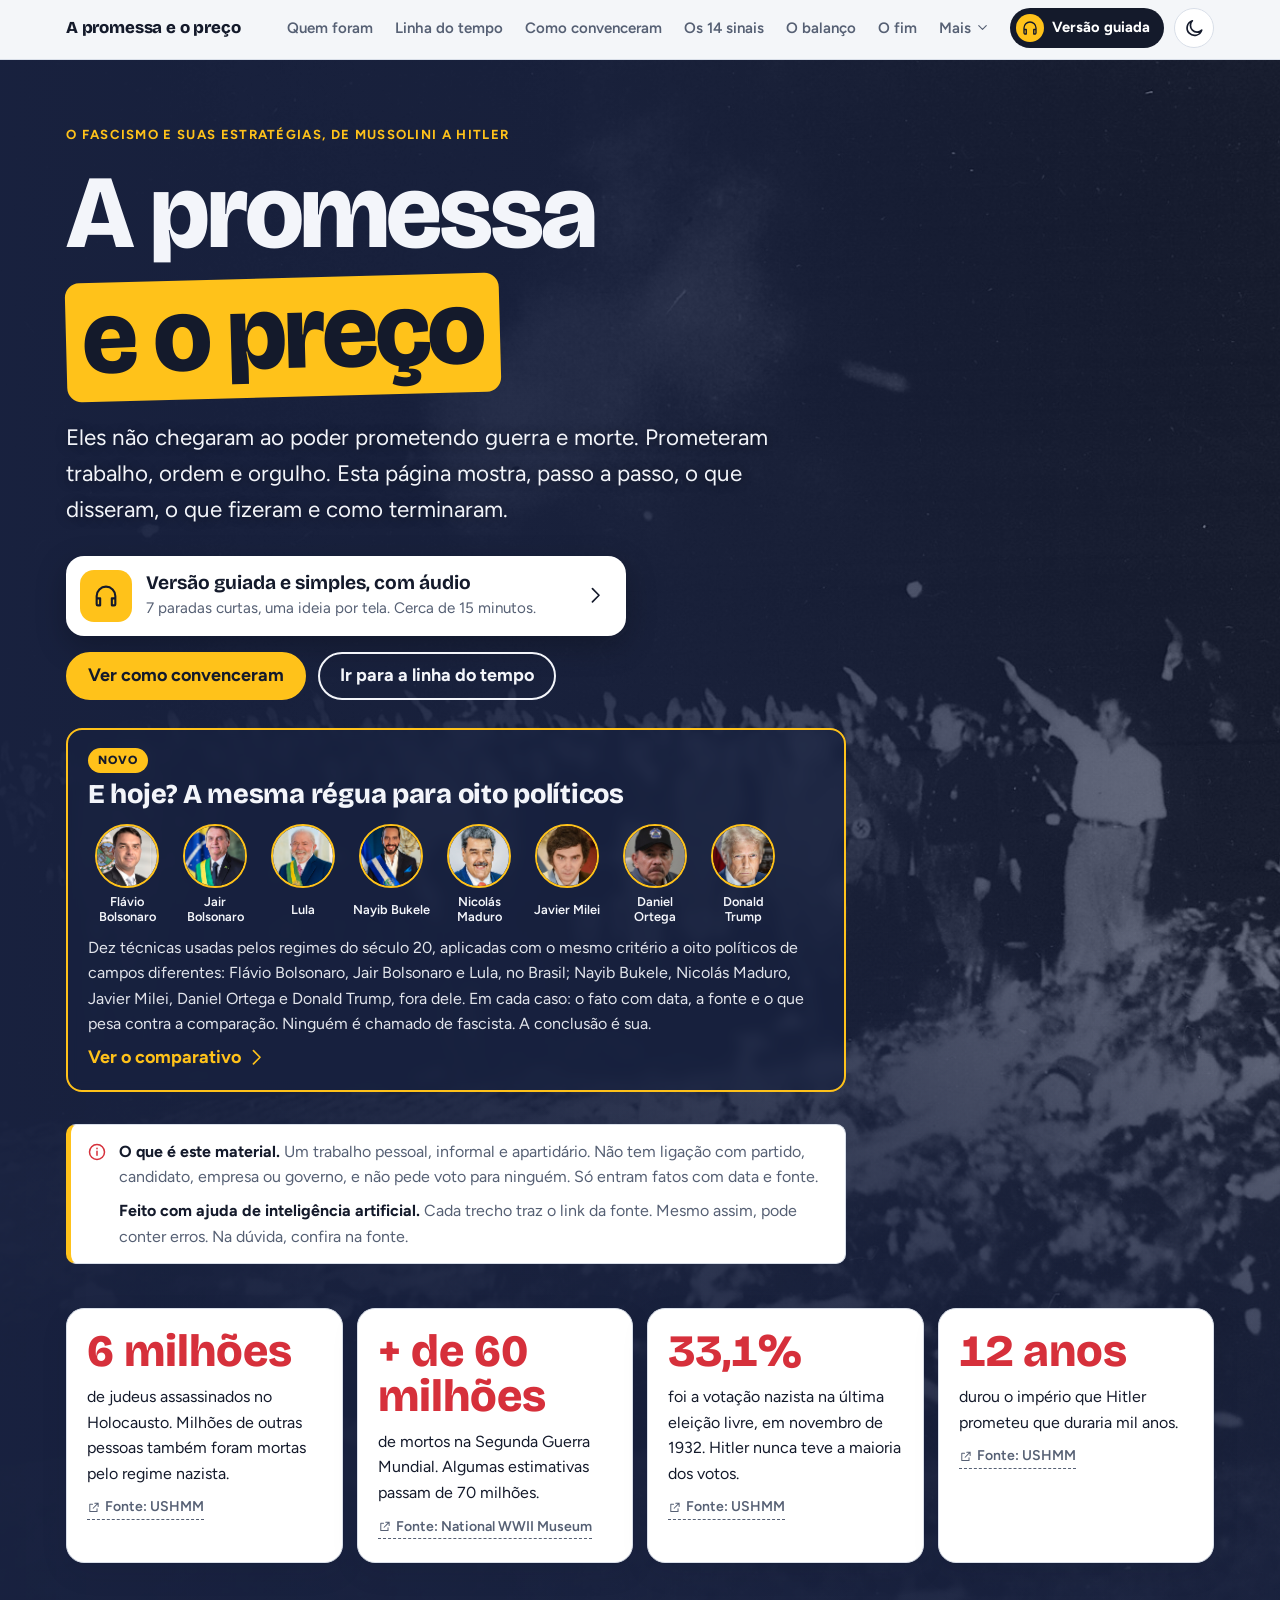
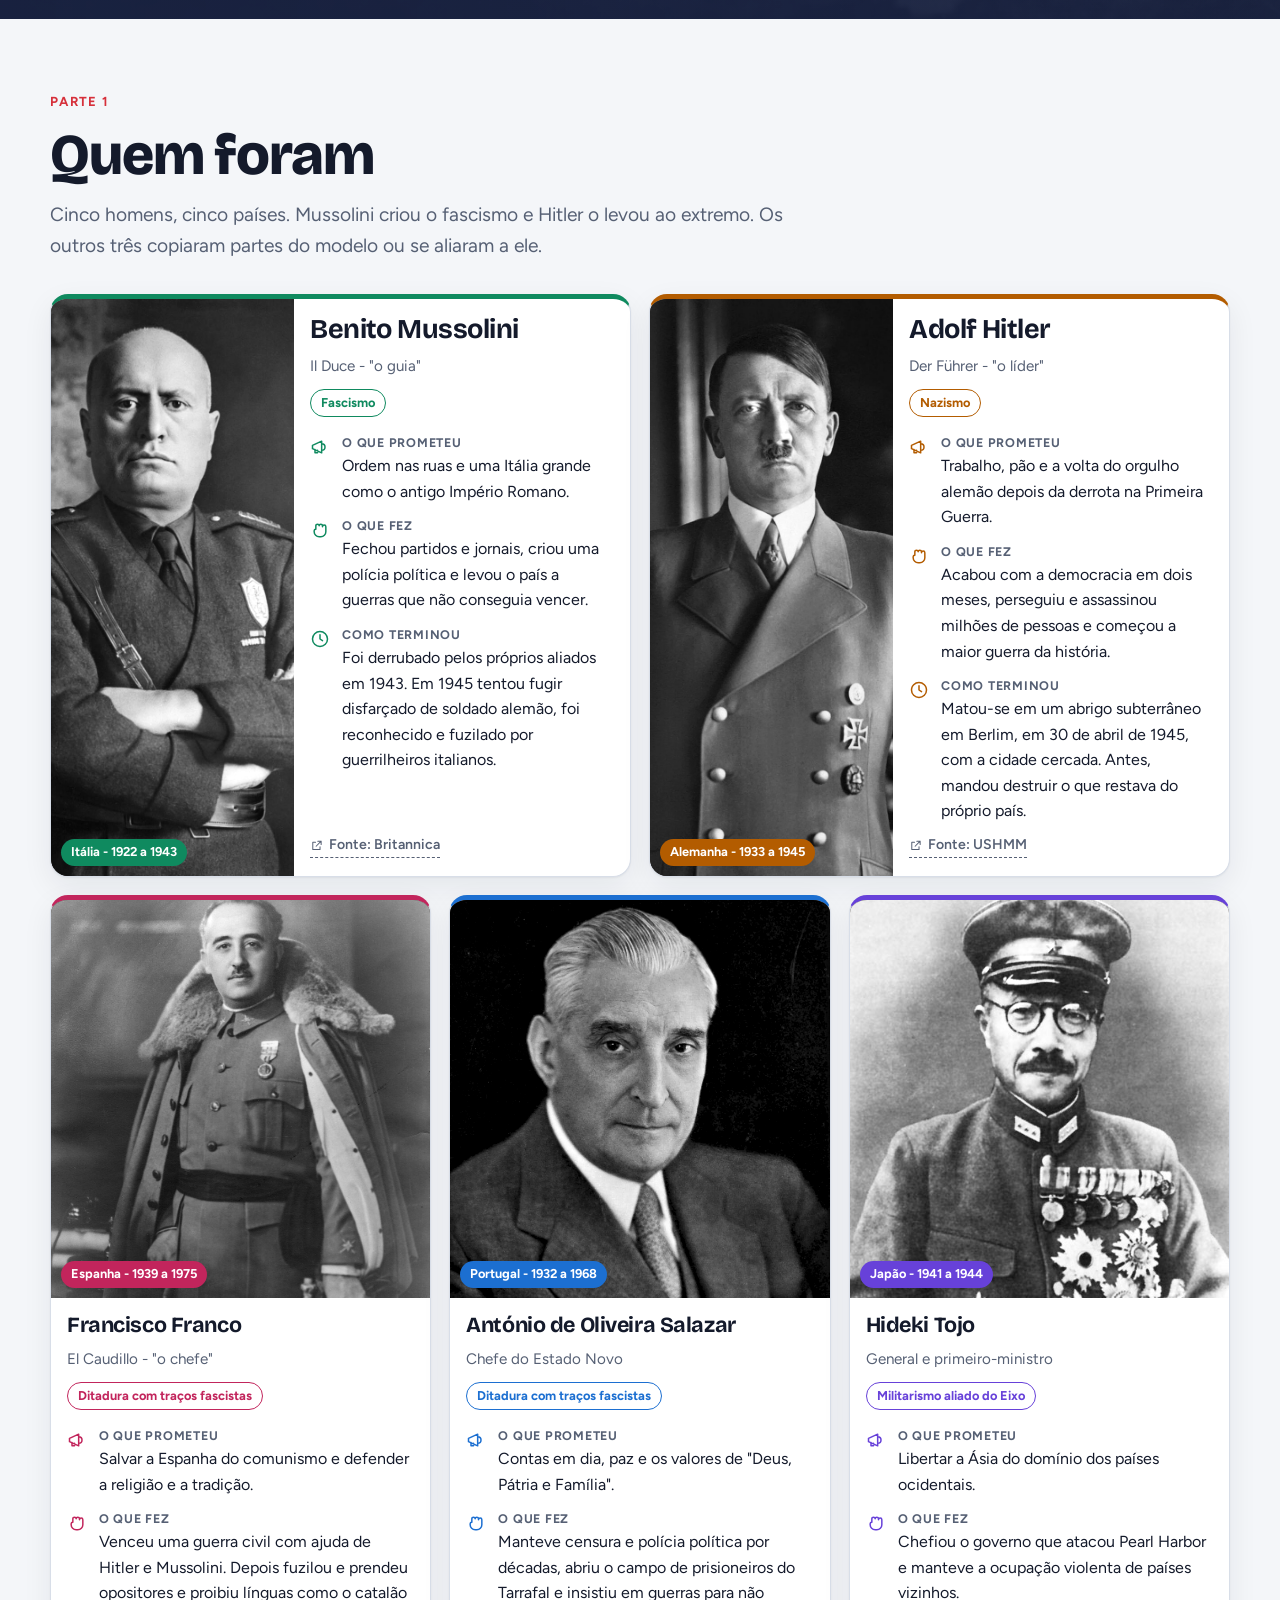
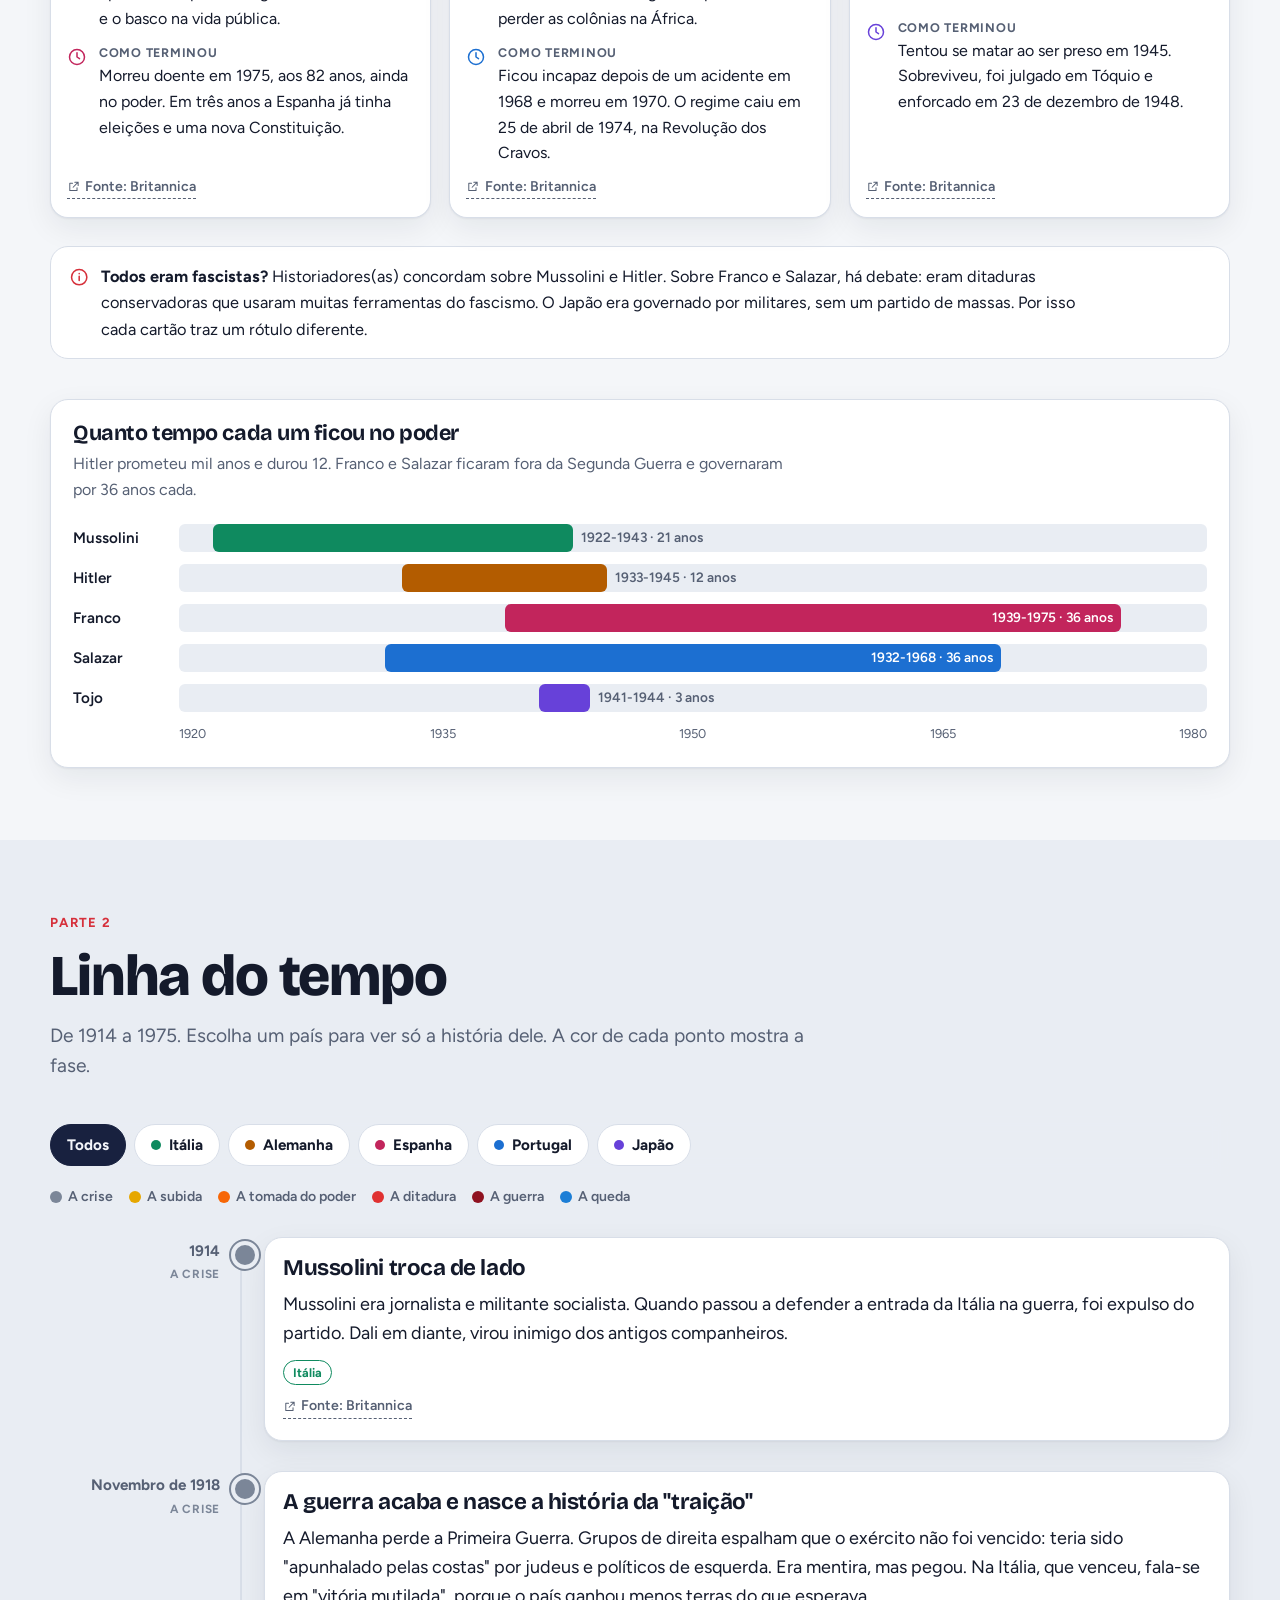
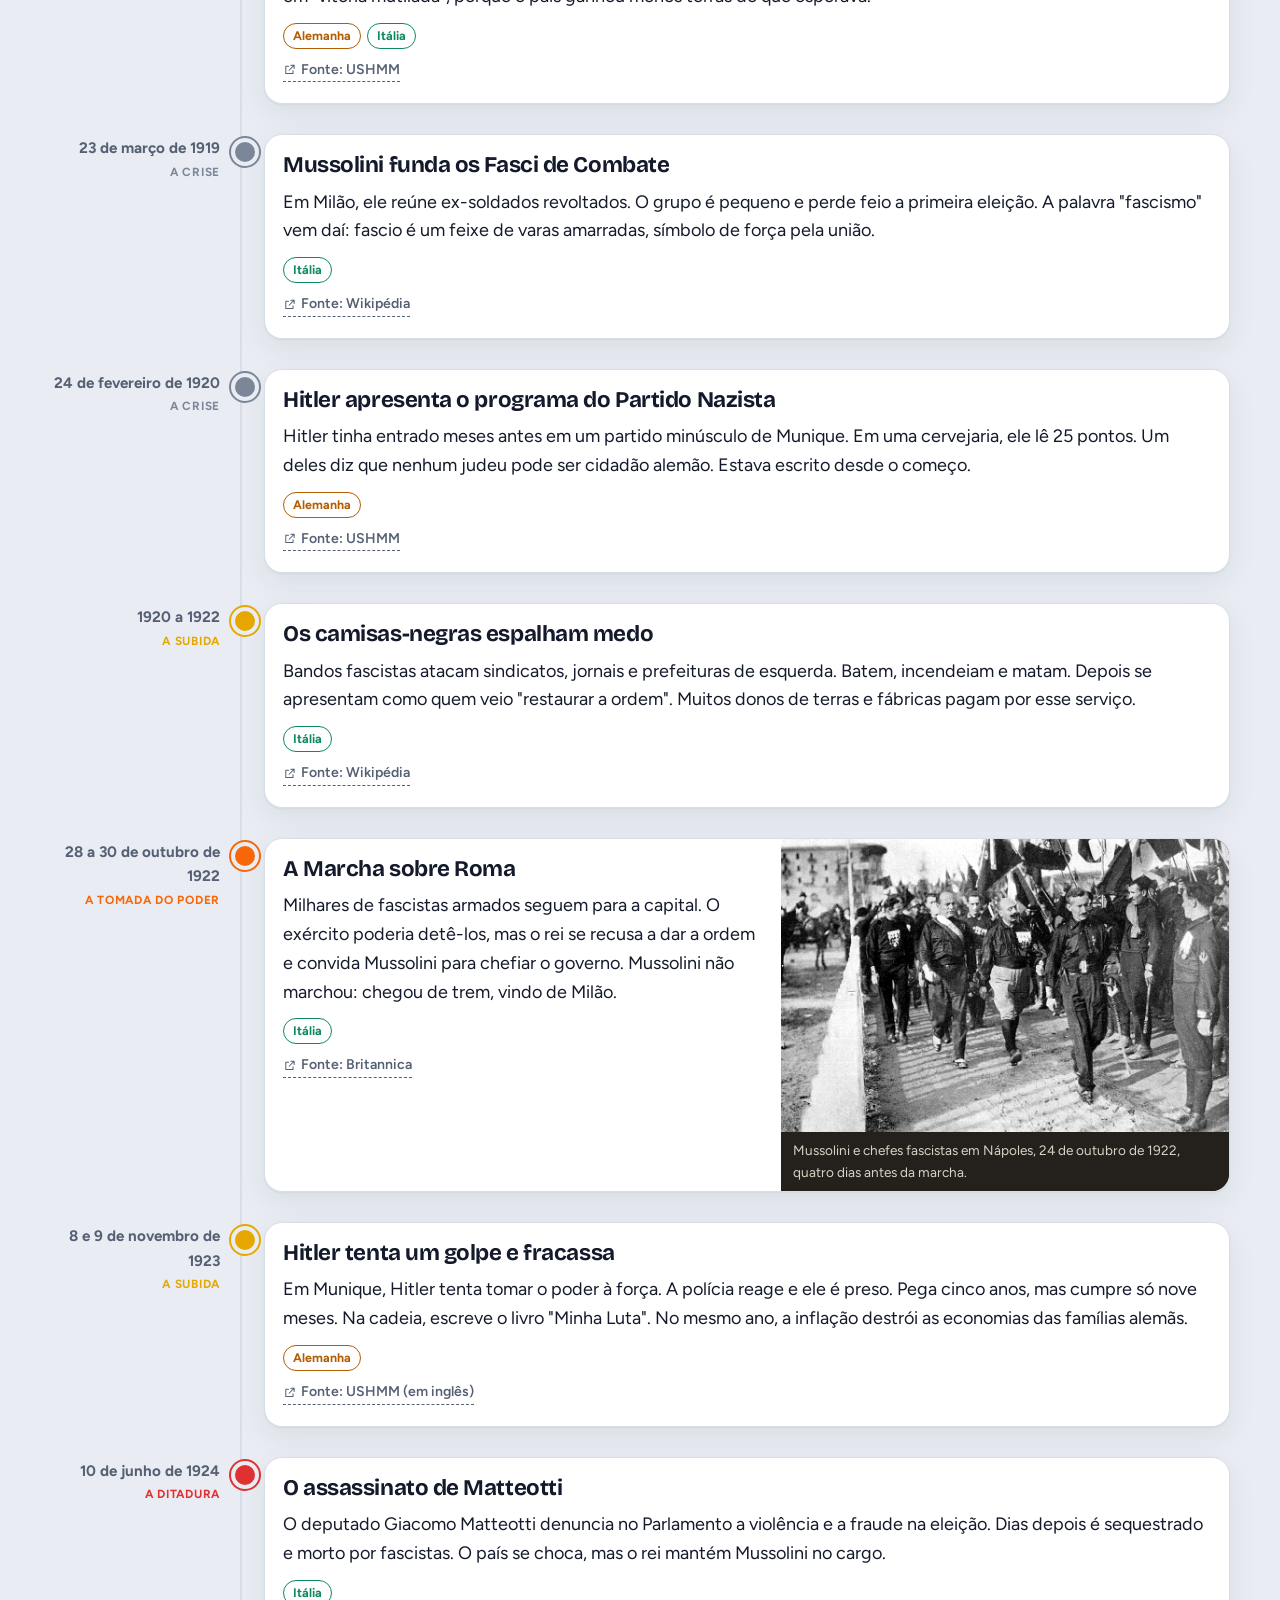
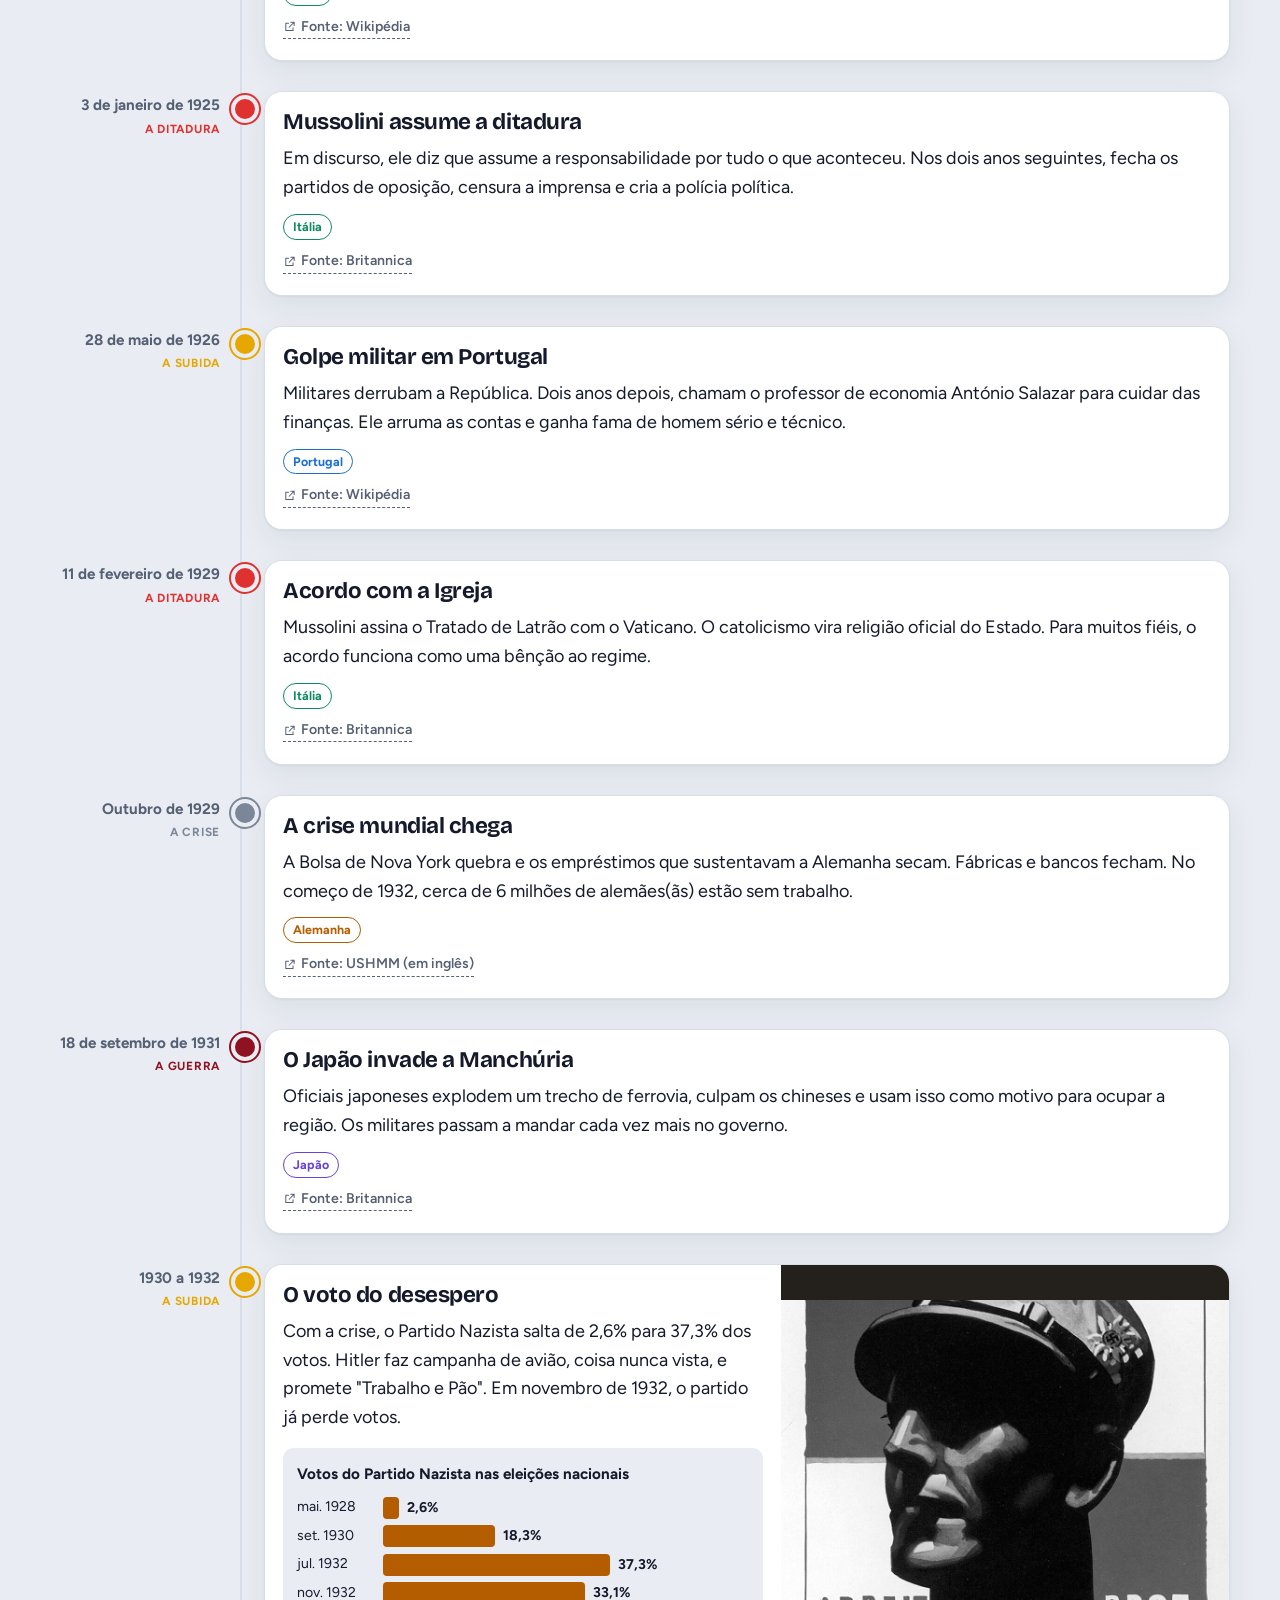
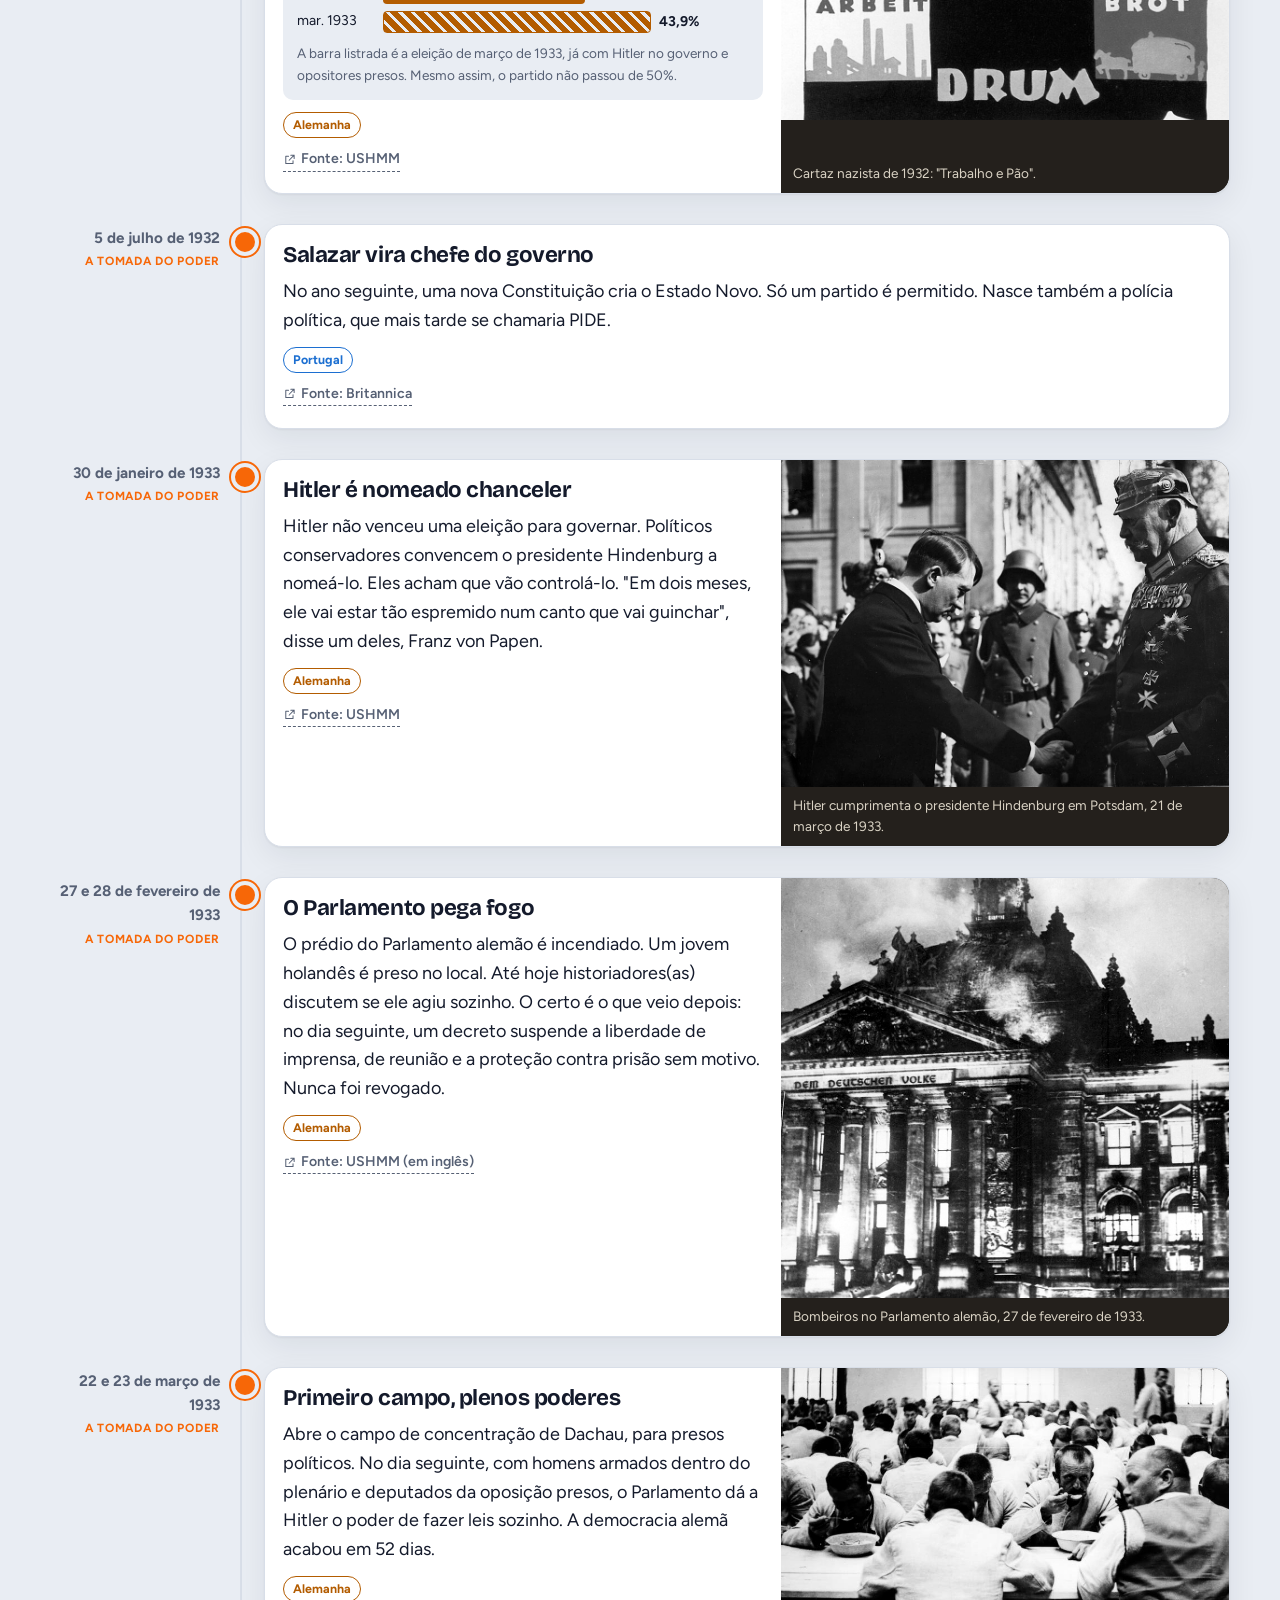
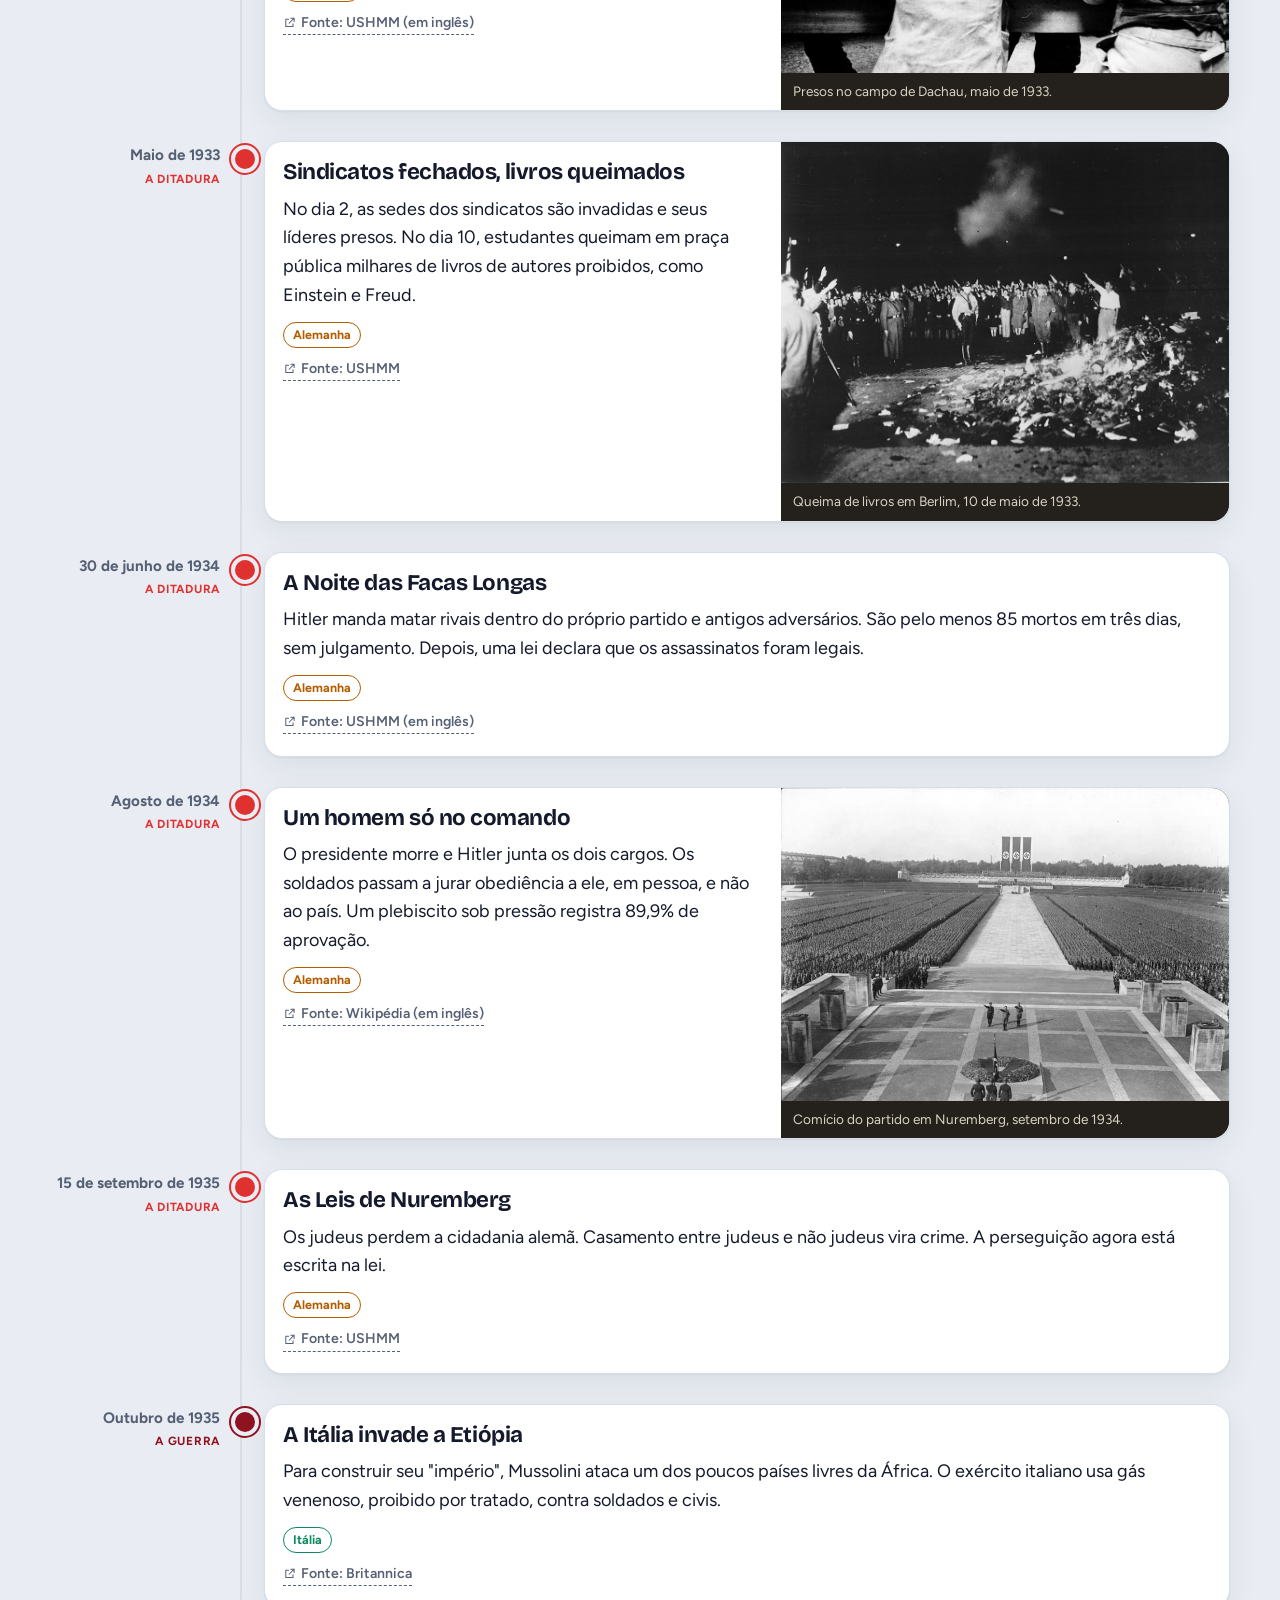
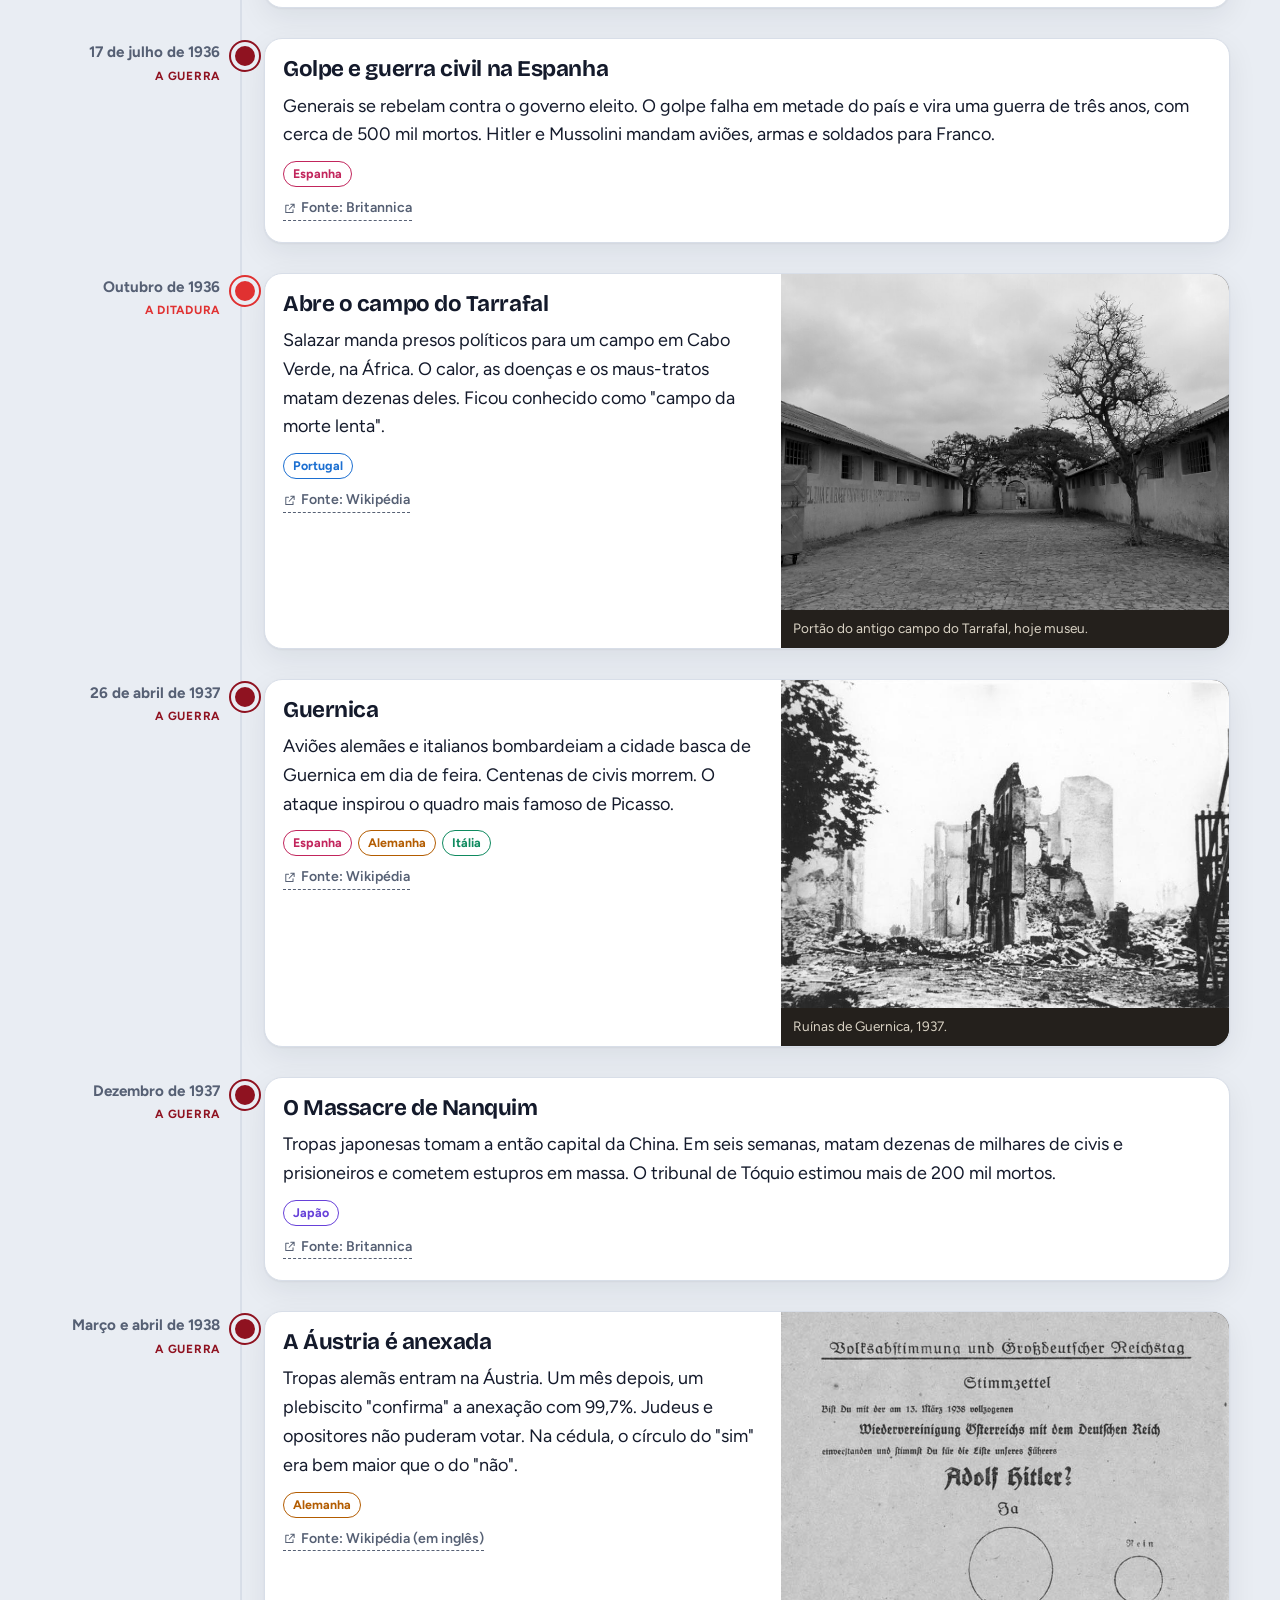
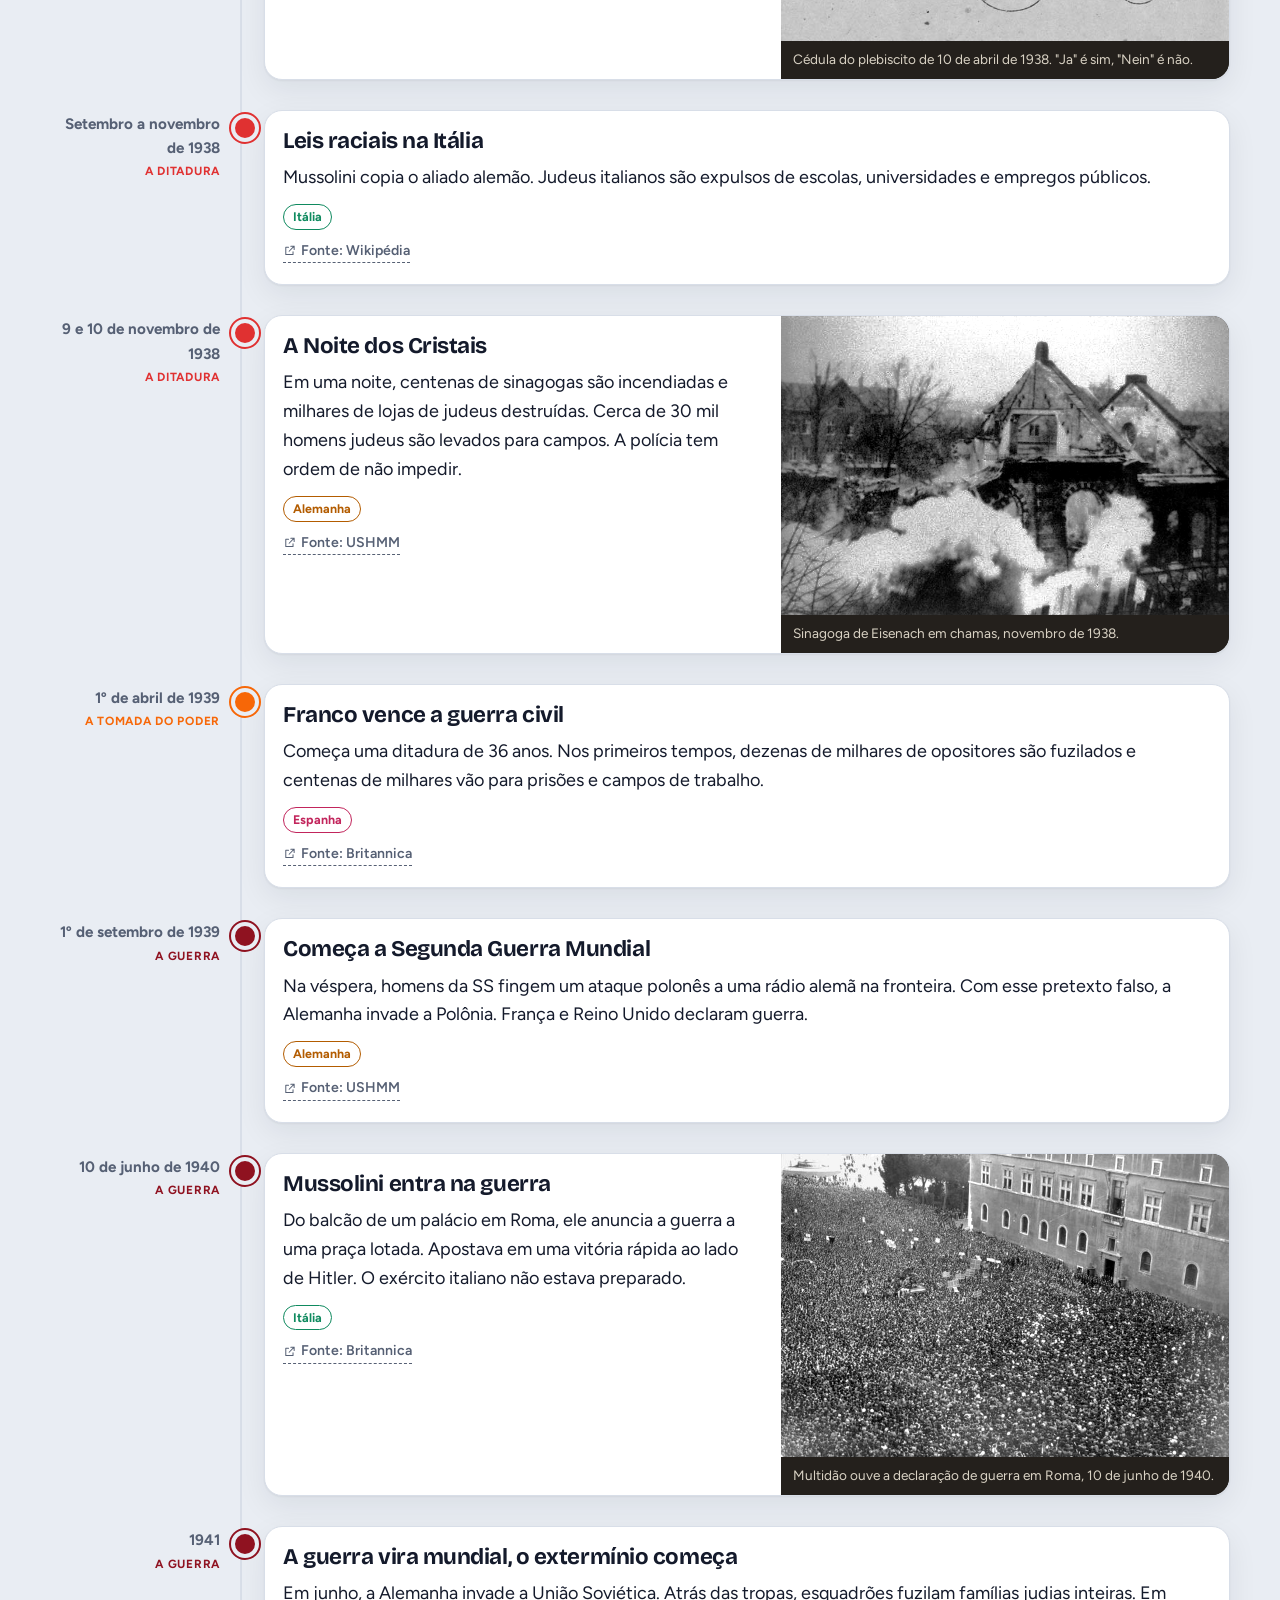
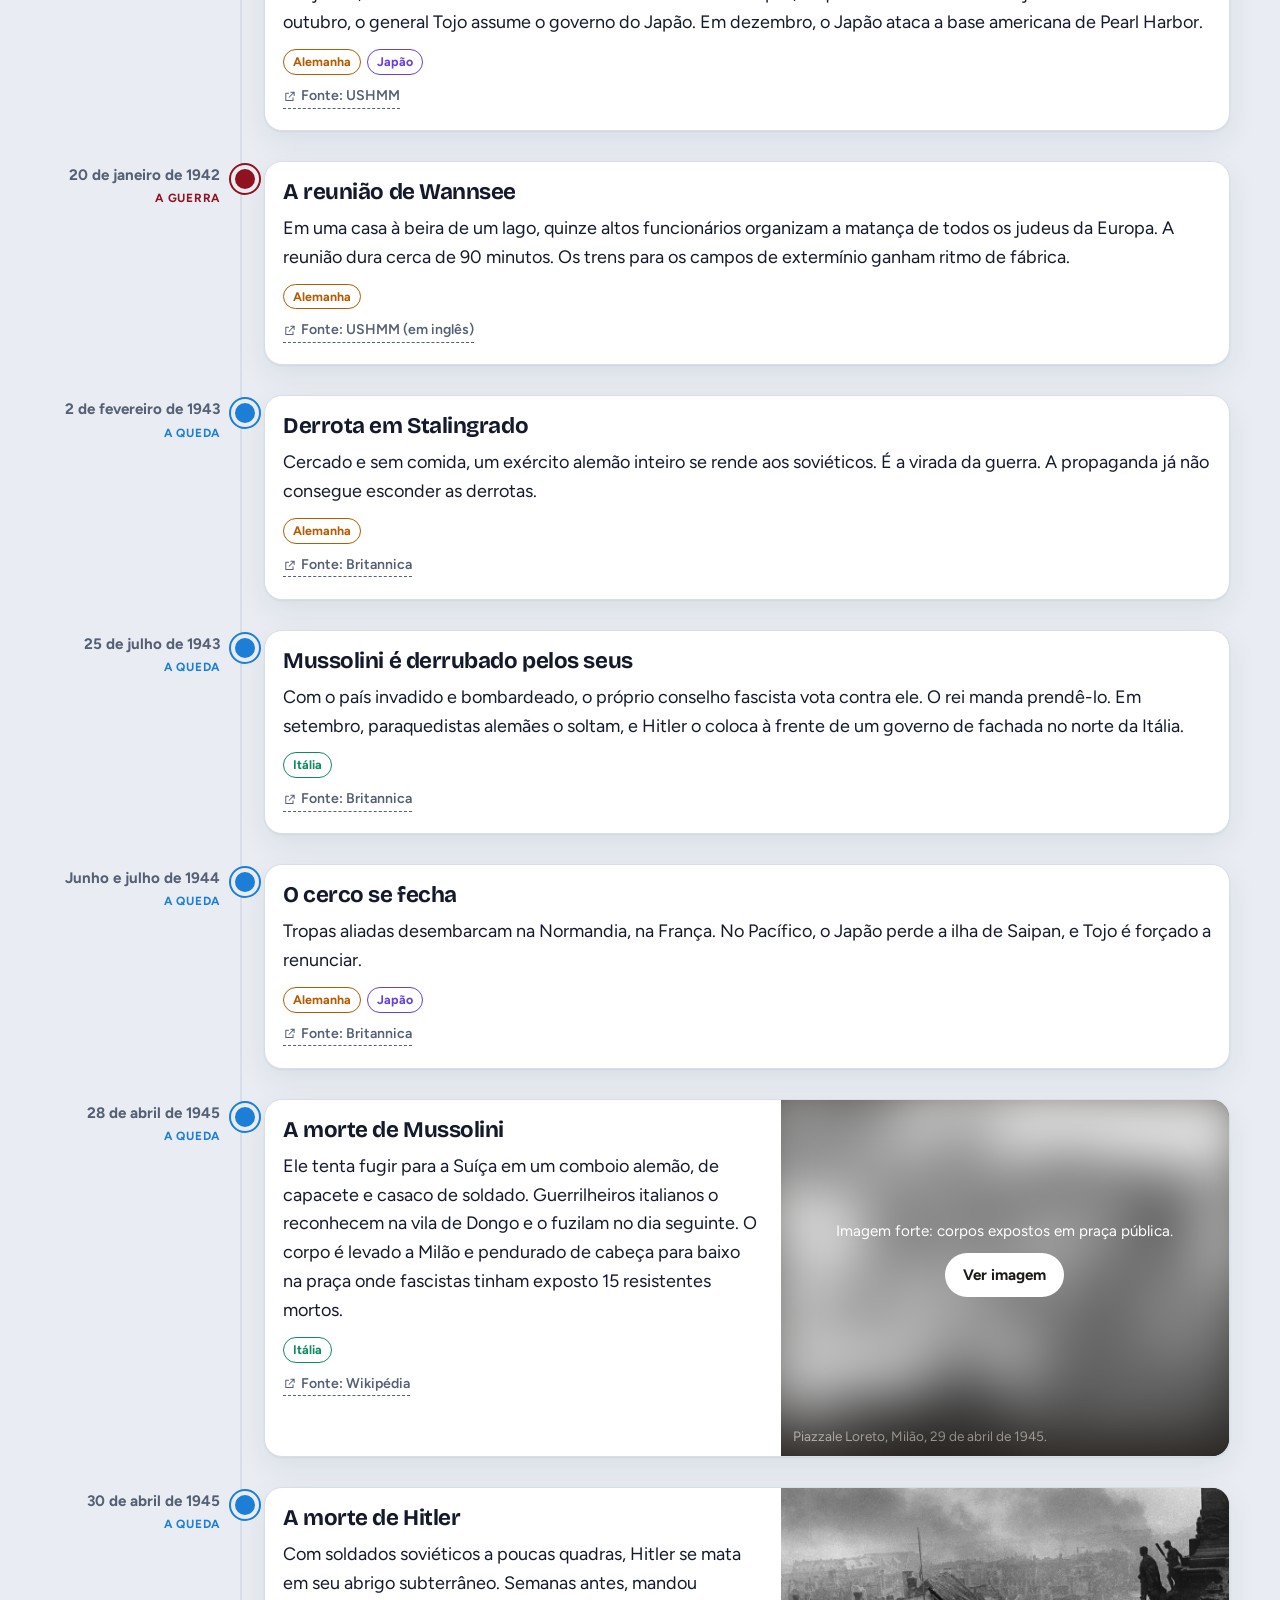
==== index.html @ 8c1db2a9 "Criterios em lista tambem no contraponto; Flavio e Queiroz com dados do Coaf Co-Authored-By: Claude " ====
<!doctype html>
<html lang="pt-BR">
<head>
<meta charset="utf-8">
<meta name="viewport" content="width=device-width, initial-scale=1">
<title>A promessa e o preço - O fascismo e suas estratégias</title>
<meta name="description" content="Como Mussolini, Hitler e outros ditadores convenceram milhões de pessoas, o que fizeram no poder e como terminaram. Linha do tempo com fontes, em linguagem simples.">
<meta property="og:type" content="website">
<meta property="og:locale" content="pt_BR">
<meta property="og:url" content="https://fascismo.vercel.app/">
<meta property="og:title" content="A promessa e o preço - O fascismo e suas estratégias">
<meta property="og:description" content="Como Mussolini, Hitler e outros ditadores convenceram milhões de pessoas, o que fizeram no poder e como terminaram. Linha do tempo com fontes, em linguagem simples.">
<meta property="og:image" content="https://fascismo.vercel.app/assets/og-capa.jpg">
<meta property="og:image:width" content="1200">
<meta property="og:image:height" content="630">
<meta property="og:image:alt" content="Capa com o título A promessa e o preço sobre foto da queima de livros de 1933">
<meta name="twitter:card" content="summary_large_image">
<link rel="icon" href="favicon.ico" sizes="any">
<link rel="icon" type="image/png" sizes="32x32" href="assets/icones/favicon-32.png">
<link rel="icon" type="image/png" sizes="192x192" href="assets/icones/favicon-192.png">
<link rel="apple-touch-icon" href="assets/icones/apple-touch-icon.png">
<meta name="theme-color" content="#18213f">
<link rel="preconnect" href="https://fonts.googleapis.com">
<link rel="preconnect" href="https://fonts.gstatic.com" crossorigin>
<link href="https://fonts.googleapis.com/css2?family=Bricolage+Grotesque:opsz,wght@12..96,500;12..96,700;12..96,800&family=Figtree:wght@400;500;600;700&display=swap" rel="stylesheet">
<link rel="stylesheet" href="css/estilo.css?v=20261015p">
</head>
<body>
<a class="pular" href="#conteudo">Pular para o conteúdo</a>

<header class="topo" id="topo">
  <div class="topo-in">
    <a class="marca" href="#inicio">A promessa e o preço</a>
    <nav class="menu" aria-label="Seções da página">
      <ul class="menu-lista" id="menu-lista">
        <li><a href="#quem">Quem foram</a></li>
        <li><a href="#linha">Linha do tempo</a></li>
        <li><a href="#como">Como convenceram</a></li>
        <li><a href="#sinais">Os 14 sinais</a></li>
        <li><a href="#balanco">O balanço</a></li>
        <li><a href="#fim">O fim</a></li>
        <li><a href="hoje.html">E hoje?</a></li>
        <li><a href="#fontes">Fontes</a></li>
      </ul>
      <div class="menu-mais" id="menu-mais" hidden>
        <button class="menu-mais-btn" id="menu-mais-btn" type="button" aria-expanded="false" aria-controls="menu-mais-lista">Mais <svg class="ic" viewBox="0 0 24 24" aria-hidden="true"><path d="M6 9l6 6 6-6"/></svg></button>
        <ul class="menu-mais-lista" id="menu-mais-lista" hidden></ul>
      </div>
    </nav>
    <a class="menu-guia" href="jornada.html" aria-label="Versão guiada e simples, com áudio"><svg class="ic" viewBox="0 0 24 24" aria-hidden="true"><path d="M4 14v-2a8 8 0 0 1 16 0v2 M4 14h3v6H5a1 1 0 0 1-1-1z M20 14h-3v6h2a1 1 0 0 0 1-1z"/></svg><span class="t-longo">Versão guiada</span><span class="t-curto">Guiada</span></a>
    <button class="menu-abrir" id="menu-abrir" type="button" aria-expanded="false" aria-controls="gaveta"><svg class="ic" viewBox="0 0 24 24" aria-hidden="true"><path d="M4 7h16 M4 12h16 M4 17h16"/></svg><span>Menu</span></button>
    <button class="tema" id="btn-tema" type="button" aria-label="Trocar entre tema claro e escuro"></button>
  </div>
  <div class="progresso" aria-hidden="true"><span id="barra"></span></div>
</header>

<div class="gaveta" id="gaveta">
  <div class="gaveta-fundo" id="gaveta-fundo"></div>
  <nav class="gaveta-painel" aria-label="Menu">
    <div class="gaveta-cab">
      <b>Menu</b>
      <button class="gaveta-fechar" id="gaveta-fechar" type="button" aria-label="Fechar o menu"><svg class="ic" viewBox="0 0 24 24" aria-hidden="true"><path d="M6 6l12 12 M18 6L6 18"/></svg></button>
    </div>
    <a class="gaveta-guia" href="jornada.html"><span class="guia-ic"><svg class="ic" viewBox="0 0 24 24" aria-hidden="true"><path d="M4 14v-2a8 8 0 0 1 16 0v2 M4 14h3v6H5a1 1 0 0 1-1-1z M20 14h-3v6h2a1 1 0 0 0 1-1z"/></svg></span><span><b>Versão guiada e simples</b><small>7 paradas, uma ideia por tela, com áudio</small></span></a>
    <p class="gaveta-tit">Nesta página</p>
    <ol class="gaveta-lista" id="gaveta-lista"></ol>
    <p class="gaveta-tit">Outras páginas</p>
    <ul class="gaveta-outras">
      <li><a href="hoje.html">E hoje? A mesma régua para oito políticos</a></li>
      <li><a href="jornada.html">Versão guiada</a></li>
    </ul>
    <button class="gaveta-tema" id="gaveta-tema" type="button">Trocar tema claro ou escuro</button>
  </nav>
</div>

<main id="conteudo">

<section class="hero" id="inicio">
  <div class="hero-in">
    <p class="olho">O fascismo e suas estratégias, de Mussolini a Hitler</p>
    <h1>A promessa <span>e o preço</span></h1>
    <p class="lead">Eles não chegaram ao poder prometendo guerra e morte. Prometeram trabalho, ordem e orgulho. Esta página mostra, passo a passo, o que disseram, o que fizeram e como terminaram.</p>
    <a class="guia-btn" href="jornada.html">
      <span class="guia-ic"><svg class="ic" viewBox="0 0 24 24" aria-hidden="true"><path d="M4 14v-2a8 8 0 0 1 16 0v2 M4 14h3v6H5a1 1 0 0 1-1-1z M20 14h-3v6h2a1 1 0 0 0 1-1z"/></svg></span>
      <span class="guia-txt"><b>Versão guiada e simples, com áudio</b><small>7 paradas curtas, uma ideia por tela. Cerca de 15 minutos.</small></span>
      <svg class="ic guia-seta" viewBox="0 0 24 24" aria-hidden="true"><path d="M9 5l7 7-7 7"/></svg>
    </a>
    <div class="hero-acoes">
      <a class="btn btn-cheio" href="#como">Ver como convenceram</a>
      <a class="btn" href="#linha">Ir para a linha do tempo</a>
    </div>
<a class="hoje-card" href="hoje.html">
      <span class="hoje-selo">Novo</span>
      <span class="hoje-tit">E hoje? A mesma régua para oito políticos</span>
      <span class="hoje-rostos">
        <span class="rosto"><img src="assets/p-flavio.jpg" alt="" loading="lazy"><span>Flávio Bolsonaro</span></span>
        <span class="rosto"><img src="assets/p-jair.jpg" alt="" loading="lazy"><span>Jair Bolsonaro</span></span>
        <span class="rosto"><img src="assets/p-lula.jpg" alt="" loading="lazy"><span>Lula</span></span>
        <span class="rosto"><img src="assets/p-bukele.jpg" alt="" loading="lazy"><span>Nayib Bukele</span></span>
        <span class="rosto"><img src="assets/p-maduro.jpg" alt="" loading="lazy"><span>Nicolás Maduro</span></span>
        <span class="rosto"><img src="assets/p-milei.jpg" alt="" loading="lazy"><span>Javier Milei</span></span>
        <span class="rosto"><img src="assets/p-ortega.jpg" alt="" loading="lazy"><span>Daniel Ortega</span></span>
        <span class="rosto"><img src="assets/p-trump.jpg" alt="" loading="lazy"><span>Donald Trump</span></span>
      </span>
      <span class="hoje-txt">Dez técnicas usadas pelos regimes do século 20, aplicadas com o mesmo critério a oito políticos de campos diferentes: Flávio Bolsonaro, Jair Bolsonaro e Lula, no Brasil; Nayib Bukele, Nicolás Maduro, Javier Milei, Daniel Ortega e Donald Trump, fora dele. Em cada caso: o fato com data, a fonte e o que pesa contra a comparação. Ninguém é chamado de fascista. A conclusão é sua.</span>
      <span class="hoje-ir">Ver o comparativo <svg class="ic" viewBox="0 0 24 24" aria-hidden="true"><path d="M9 5l7 7-7 7"/></svg></span>
    </a>
    <aside class="aviso" aria-label="O que é este material">
      <span class="aviso-ic" data-ic="info"></span>
      <div>
        <p><strong>O que é este material.</strong> Um trabalho pessoal, informal e apartidário. Não tem ligação com partido, candidato, empresa ou governo, e não pede voto para ninguém. Só entram fatos com data e fonte.</p>
        <p><strong>Feito com ajuda de inteligência artificial.</strong> Cada trecho traz o link da fonte. Mesmo assim, pode conter erros. Na dúvida, confira na fonte.</p>
      </div>
    </aside>
  </div>
  <div class="numeros" id="numeros"></div>
</section>

<section class="sec" id="quem">
  <div class="sec-cab">
    <p class="olho">Parte 1</p>
    <h2>Quem foram</h2>
    <p class="sec-lead">Cinco homens, cinco países. Mussolini criou o fascismo e Hitler o levou ao extremo. Os outros três copiaram partes do modelo ou se aliaram a ele.</p>
  </div>
  <div class="lideres" id="lideres"></div>

  <div class="nota">
    <span data-ic="info"></span>
    <p><strong>Todos eram fascistas?</strong> Historiadores(as) concordam sobre Mussolini e Hitler. Sobre Franco e Salazar, há debate: eram ditaduras conservadoras que usaram muitas ferramentas do fascismo. O Japão era governado por militares, sem um partido de massas. Por isso cada cartão traz um rótulo diferente.</p>
  </div>

  <figure class="grafico">
    <figcaption>
      <h3>Quanto tempo cada um ficou no poder</h3>
      <p>Hitler prometeu mil anos e durou 12. Franco e Salazar ficaram fora da Segunda Guerra e governaram por 36 anos cada.</p>
    </figcaption>
    <div class="regua" id="regua"></div>
  </figure>
</section>

<section class="sec sec-alt" id="linha">
  <div class="sec-cab">
    <p class="olho">Parte 2</p>
    <h2>Linha do tempo</h2>
    <p class="sec-lead">De 1914 a 1975. Escolha um país para ver só a história dele. A cor de cada ponto mostra a fase.</p>
  </div>
  <div class="filtros" id="filtros" role="group" aria-label="Filtrar por país"></div>
  <ul class="legenda" id="legenda" aria-label="Fases"></ul>
  <ol class="tl" id="tl"></ol>
</section>

<section class="sec" id="como">
  <div class="sec-cab">
    <p class="olho">Parte 3 - seção especial</p>
    <h2>Como convenceram</h2>
    <p class="sec-lead">Catorze técnicas usadas para ganhar apoio. Em cada cartão: uma frase real da época, o que acontecia na prática e a que sinal de alerta ela corresponde.</p>
  </div>
  <div class="dupla" aria-hidden="true">
    <span class="chave chave-diz">O que diziam</span>
    <span class="chave chave-faz">O que faziam</span>
  </div>
  <div class="tecnicas" id="tecnicas"></div>
</section>

<section class="sec sec-alt" id="sinais">
  <div class="sec-cab">
    <p class="olho">Parte 4</p>
    <h2>Os 14 sinais de alerta</h2>
    <p class="sec-lead">Em 2003, o escritor americano Laurence W. Britt comparou sete ditaduras e listou 14 pontos que todas tinham em comum. A lista ficou famosa no mundo todo.</p>
  </div>
  <div class="nota">
    <span data-ic="info"></span>
    <p><strong>Quem é Britt.</strong> Na internet ele aparece como "Dr. Britt, cientista político". Isso é falso: ele é um empresário aposentado que escreveu o artigo para uma revista. A lista não é um estudo acadêmico, mas resume bem o que historiadores(as) descrevem. Aqui, cada sinal vem com um exemplo documentado.</p>
  </div>
  <div class="sinais" id="lista-sinais"></div>

  <div class="sub-cab">
    <h3>Outros estudos que chegam a conclusões parecidas</h3>
  </div>
  <div class="estudos" id="estudos"></div>
</section>

<section class="sec" id="balanco">
  <div class="sec-cab">
    <p class="olho">Parte 5</p>
    <h2>O balanço</h2>
    <p class="sec-lead">O que cada regime prometeu, o que entregou e quanto custou em vidas. Escolha um regime.</p>
  </div>
  <div class="nota">
    <span data-ic="info"></span>
    <p><strong>Sobre os números.</strong> Mortes em guerras e ditaduras são estimadas por historiadores(as), e as estimativas variam. Onde há divergência, a página mostra a faixa, do menor ao maior valor. Os números servem para dar a dimensão, e não para comparar o sofrimento de um povo com o de outro.</p>
  </div>
  <div class="bal-abas" id="bal-abas" role="group" aria-label="Regimes"></div>
  <div class="bal" id="bal"></div>
</section>

<section class="sec sec-alt" id="fim">
  <div class="sec-cab">
    <p class="olho">Parte 6</p>
    <h2>Como cada um terminou</h2>
    <p class="sec-lead">A propaganda mostrava líderes fortes e invencíveis. Os registros do fim mostram outra coisa.</p>
  </div>
  <div class="fins" id="fins"></div>
  <div class="resumo">
    <h3>O que as cinco histórias têm em comum</h3>
    <ol>
      <li><strong>Ninguém chegou sozinho.</strong> Reis, presidentes, generais e empresários abriram a porta, achando que controlariam o líder.</li>
      <li><strong>Começou com um grupo, terminou com todos.</strong> Primeiro perderam direitos os opositores e as minorias. Depois, qualquer pessoa que discordasse.</li>
      <li><strong>A conta veio para o povo.</strong> A promessa era ordem e grandeza. O resultado foi guerra, prisão, censura e pobreza.</li>
    </ol>
  </div>
</section>

<section class="sec" id="fontes">
  <div class="sec-cab">
    <p class="olho">Para conferir</p>
    <h2>Fontes</h2>
    <p class="sec-lead">Cada fato da página tem um link ao lado. Abaixo, as fontes principais e os créditos das fotos.</p>
  </div>
  <div class="fontes-grade">
    <div>
      <h3>Estudos e acervos</h3>
      <ul class="lista-fontes" id="lista-fontes"></ul>
    </div>
    <div>
      <h3>Fotos</h3>
      <p class="pequeno">Todas as fotos são reais, de época ou de museus, e vêm do Wikimedia Commons.</p>
      <ul class="lista-creditos" id="lista-creditos"></ul>
    </div>
  </div>
  <aside class="aviso aviso-final">
    <span class="aviso-ic" data-ic="info"></span>
    <div>
      <p><strong>Sobre este material.</strong> É um trabalho pessoal, informal e apartidário, sem ligação com partido, candidato, empresa ou governo. Busca ser imparcial: usa só fatos com data e fonte e avisa onde historiadores(as) discordam.</p>
      <p>A pesquisa, os textos e a página foram produzidos com ajuda de inteligência artificial e revisados contra as fontes listadas. Se encontrar um erro, confie na fonte original.</p>
    </div>
  </aside>
</section>

</main>

<footer class="rodape">
  <p>A promessa e o preço. Material pessoal, informal e apartidário, sem ligação com partido, candidato, empresa ou governo.</p>
  <a href="#inicio">Voltar ao topo</a>
</footer>

<dialog class="luz" id="luz" aria-label="Imagem ampliada">
  <button class="luz-x" id="luz-x" type="button" aria-label="Fechar">×</button>
  <img id="luz-img" alt="">
  <p id="luz-leg"></p>
</dialog>

<script src="js/creditos.js?v=20261015p"></script>
<script src="js/dados.js?v=20261015p"></script>
<script src="js/balanco.js?v=20261015p"></script>
<script src="js/app.js?v=20261015p"></script>
<script src="js/menu.js?v=20261015p"></script>
</body>
</html>
---- css/estilo.css ----
:root {
  --bg: #f4f6f9;
  --bg-alt: #e9edf3;
  --surface: #ffffff;
  --ink: #141a2b;
  --muted: #566074;
  --line: #d8dee8;
  --accent: #d6303b;
  --accent-ink: #fff;
  --sol: #ffc21a;
  --hero-bg: #18213f;
  --hero-ink: #f3f5fa;
  --diz: #8a5a00;
  --diz-bg: #fff1c2;
  --faz: #b3202a;
  --faz-bg: #ffe1e1;
  --c-it: #0f8a5f;
  --c-de: #b35c00;
  --c-es: #c2255c;
  --c-pt: #1c6fd1;
  --c-jp: #6741d9;
  --f-crise: #7b8698;
  --f-subida: #e6a700;
  --f-poder: #f76707;
  --f-ditadura: #e03131;
  --f-guerra: #8f1220;
  --f-queda: #1c7ed6;
  --sombra: 0 1px 2px rgba(20, 26, 43, .05), 0 10px 30px rgba(20, 26, 43, .07);
  --raio: 18px;
  --serif: 'Bricolage Grotesque', 'Figtree', system-ui, sans-serif;
  --sans: 'Figtree', system-ui, -apple-system, 'Segoe UI', Roboto, sans-serif;
}

@media (prefers-color-scheme: dark) {
  :root:not([data-theme="light"]) {
    --bg: #0f131b; --bg-alt: #151a25; --surface: #1b2230; --ink: #eef1f6; --muted: #9aa5b5;
    --line: #2c3546; --accent: #ff7a7a; --accent-ink: #12161c; --sol: #ffc93c; --hero-bg: #171f3a; --hero-ink: #f3f5fa;
    --diz: #ffd24d; --diz-bg: #33290a; --faz: #ff8f8f; --faz-bg: #3a1a1d;
    --c-it: #4fd1a1; --c-de: #ffb84d; --c-es: #f783ac; --c-pt: #74b0ff; --c-jp: #b197fc;
    --f-crise: #9aa5b5; --f-subida: #ffc93c; --f-poder: #ff922b; --f-ditadura: #ff6b6b; --f-guerra: #e03131; --f-queda: #4dabf7;
    --sombra: 0 1px 2px rgba(0, 0, 0, .35), 0 10px 30px rgba(0, 0, 0, .3);
  }
}
:root[data-theme="dark"] {
  --bg: #0f131b; --bg-alt: #151a25; --surface: #1b2230; --ink: #eef1f6; --muted: #9aa5b5;
  --line: #2c3546; --accent: #ff7a7a; --accent-ink: #12161c; --sol: #ffc93c; --hero-bg: #171f3a; --hero-ink: #f3f5fa;
  --diz: #ffd24d; --diz-bg: #33290a; --faz: #ff8f8f; --faz-bg: #3a1a1d;
  --c-it: #4fd1a1; --c-de: #ffb84d; --c-es: #f783ac; --c-pt: #74b0ff; --c-jp: #b197fc;
  --f-crise: #9aa5b5; --f-subida: #ffc93c; --f-poder: #ff922b; --f-ditadura: #ff6b6b; --f-guerra: #e03131; --f-queda: #4dabf7;
  --sombra: 0 1px 2px rgba(0, 0, 0, .35), 0 10px 30px rgba(0, 0, 0, .3);
}

* { box-sizing: border-box; }
html { scroll-behavior: smooth; scroll-padding-top: 76px; -webkit-text-size-adjust: 100%; }
body {
  margin: 0; background: var(--bg); color: var(--ink);
  font-family: var(--sans); font-size: 1.125rem; line-height: 1.6;
  overflow-x: hidden;
}
img { max-width: 100%; display: block; }
a { color: var(--accent); text-underline-offset: 3px; }
h1, h2, h3 { font-family: var(--serif); line-height: 1.08; margin: 0; text-wrap: balance; letter-spacing: -.02em; }
p { margin: 0; }
button { font: inherit; color: inherit; cursor: pointer; }
:focus-visible { outline: 3px solid var(--accent); outline-offset: 3px; border-radius: 4px; }
svg.ic { width: 1.25em; height: 1.25em; fill: none; stroke: currentColor; stroke-width: 1.8; stroke-linecap: round; stroke-linejoin: round; flex: none; }

.pular { position: absolute; left: -999px; top: 0; background: var(--accent); color: var(--accent-ink); padding: 10px 14px; z-index: 100; }
.pular:focus { left: 8px; top: 8px; }

/* Topo */
.topo { position: sticky; top: 0; z-index: 50; background: color-mix(in srgb, var(--bg) 88%, transparent); backdrop-filter: blur(10px); border-bottom: 1px solid var(--line); }
.topo-in { max-width: 1180px; margin: 0 auto; padding: 0 16px; display: flex; align-items: center; gap: 12px; height: 56px; }
.marca { font-family: var(--serif); font-weight: 800; letter-spacing: -.01em; font-size: 1.05rem; color: var(--ink); text-decoration: none; white-space: nowrap; }
.tema { border: 1px solid var(--line); background: var(--surface); width: 40px; height: 40px; border-radius: 50%; display: grid; place-items: center; flex: none; }
.progresso { height: 3px; background: transparent; }
.progresso span { display: block; height: 100%; width: 0; background: linear-gradient(90deg, var(--sol), var(--accent)); }

/* Hero */
.hero { padding: 64px 16px 56px; max-width: 1180px; margin: 0 auto; position: relative; color: var(--hero-ink); }
.hero::before { content: ''; position: absolute; top: 0; bottom: 0; left: 50%; width: 100vw; transform: translateX(-50%); z-index: -2; background: var(--hero-bg) url('../assets/topo.jpg') 50% 62% / cover no-repeat; filter: grayscale(1) contrast(1.1); }
.hero::after { content: ''; position: absolute; top: 0; bottom: 0; left: 50%; width: 100vw; transform: translateX(-50%); z-index: -1; background: linear-gradient(90deg, color-mix(in srgb, var(--hero-bg) 97%, transparent) 0%, color-mix(in srgb, var(--hero-bg) 90%, transparent) 42%, color-mix(in srgb, var(--hero-bg) 58%, transparent) 100%), linear-gradient(0deg, color-mix(in srgb, var(--hero-bg) 85%, transparent), transparent 45%); }
@media (max-width: 760px) { .hero::after { background: color-mix(in srgb, var(--hero-bg) 88%, transparent); } }
.hero .lead { text-shadow: 0 1px 12px rgba(0, 0, 0, .45); }
.aviso div { display: grid; gap: 8px; }
.topo-cred { font-size: .78rem; opacity: .7; margin-top: 14px; }
.hero .olho { color: var(--sol); }
.hero .btn { border-color: currentColor; color: inherit; }
.hero .btn-cheio { border-color: var(--sol); color: #141a2b; }
.hero-in { max-width: 780px; }
.olho { font-size: .82rem; font-weight: 700; letter-spacing: .1em; text-transform: uppercase; color: var(--accent); margin-bottom: 12px; }
h1 { font-size: clamp(3rem, 11vw, 6.5rem); font-weight: 800; letter-spacing: -.03em; }
h1 span { display: inline-block; margin-top: .08em; padding: 0 .16em .06em; background: var(--sol); color: #141a2b; border-radius: .14em; transform: rotate(-1.5deg); }
.lead { font-size: clamp(1.15rem, 2.4vw, 1.4rem); margin-top: 24px; max-width: 34em; }
.hero-acoes { display: flex; flex-wrap: wrap; gap: 12px; margin-top: 28px; }
.btn { display: inline-flex; align-items: center; min-height: 48px; padding: 0 20px; border-radius: 999px; border: 2px solid var(--ink); color: var(--ink); font-weight: 700; text-decoration: none; transition: transform .2s, background .2s; }
.btn:hover { transform: translateY(-2px); }
.btn-cheio { background: var(--sol); border-color: var(--sol); color: #141a2b; }
.aviso { display: flex; gap: 12px; margin-top: 32px; padding: 14px 16px; background: var(--surface); border: 1px solid var(--line); border-left: 5px solid var(--sol); border-radius: 10px; font-size: 1rem; color: var(--muted); }
.aviso strong { color: var(--ink); }
.aviso-ic { color: var(--accent); margin-top: 3px; }
.aviso-final { margin-top: 40px; }

.numeros { display: grid; grid-template-columns: repeat(auto-fit, minmax(230px, 1fr)); gap: 14px; margin-top: 44px; }
.num { color: var(--ink); background: var(--surface); border: 1px solid var(--line); border-radius: var(--raio); padding: 20px; box-shadow: var(--sombra); }
.num b { display: block; font-family: var(--serif); font-size: clamp(2rem, 5vw, 2.8rem); font-weight: 800; line-height: 1; color: var(--accent); font-variant-numeric: tabular-nums; }
.num p { margin-top: 10px; font-size: 1rem; }
.fonte { display: inline-flex; align-items: center; gap: 5px; margin-top: 10px; font-size: .88rem; font-weight: 600; color: var(--muted); text-decoration: none; border-bottom: 1px dashed currentColor; }
.fonte:hover { color: var(--accent); }
.fonte svg { width: .95em; height: .95em; }

/* Secoes */
.sec { padding: 72px 16px; }
.sec > * { max-width: 1180px; margin-left: auto; margin-right: auto; }
.sec-alt { background: var(--bg-alt); }
.sec-cab { margin-bottom: 32px; }
.sec-cab h2 { font-size: clamp(2.2rem, 6vw, 3.6rem); font-weight: 800; letter-spacing: -.02em; }
.sec-lead { margin-top: 14px; max-width: 40em; font-size: 1.2rem; color: var(--muted); }
.sub-cab { margin-top: 56px; margin-bottom: 20px; }
.sub-cab h3 { font-size: 1.6rem; }
.pequeno { font-size: .95rem; color: var(--muted); }

.nota { display: flex; gap: 12px; margin-top: 28px; margin-bottom: 28px; padding: 16px 18px; background: var(--surface); border: 1px solid var(--line); border-radius: var(--raio); font-size: 1.02rem; }
.nota p { max-width: 62em; }
.nota svg { color: var(--accent); margin-top: 4px; }

/* Lideres */
.lideres { display: grid; grid-template-columns: repeat(auto-fit, minmax(250px, 1fr)); gap: 18px; }
@media (min-width: 980px) {
  .lideres { grid-template-columns: repeat(6, 1fr); }
  .lider { grid-column: span 2; }
  .lider:nth-child(-n+2) { grid-column: span 3; flex-direction: row; }
  .lider:nth-child(-n+2) .lider-foto { width: 42%; aspect-ratio: auto; flex: none; }
  .lider:nth-child(-n+2) h3 { font-size: 1.7rem; }
}
.lider { background: var(--surface); border: 1px solid var(--line); border-radius: var(--raio); overflow: hidden; box-shadow: var(--sombra); display: flex; flex-direction: column; border-top: 5px solid var(--cor); }
.lider-foto { position: relative; aspect-ratio: 4 / 4.2; overflow: hidden; background: #2a2622; border: 0; padding: 0; width: 100%; }
.lider-foto img { width: 100%; height: 100%; object-fit: cover; object-position: 50% 18%; filter: grayscale(1) contrast(1.05); transition: transform .6s ease; }
.lider:hover .lider-foto img { transform: scale(1.04); }
.lider-pais { position: absolute; left: 10px; bottom: 10px; background: var(--cor); color: #fff; font-size: .8rem; font-weight: 700; padding: 3px 10px; border-radius: 999px; }
:root[data-theme="dark"] .lider-pais { color: #12161c; }
.lider-txt { padding: 16px 16px 18px; display: flex; flex-direction: column; gap: 10px; flex: 1; }
.lider h3 { font-size: 1.35rem; }
.lider-ap { font-size: .95rem; color: var(--muted); }
.rotulo { align-self: flex-start; font-size: .8rem; font-weight: 700; padding: 3px 10px; border-radius: 999px; border: 1.5px solid var(--cor); color: var(--cor); }
.tres { list-style: none; margin: 6px 0 0; padding: 0; display: grid; gap: 12px; font-size: 1rem; }
.tres li { display: grid; grid-template-columns: 22px 1fr; gap: 10px; }
.tres svg { margin-top: 4px; color: var(--cor); }
.tres b { display: block; font-size: .78rem; letter-spacing: .06em; text-transform: uppercase; color: var(--muted); }
.lider .fonte { align-self: flex-start; margin-top: auto; }

/* Regua */
.grafico { margin: 40px auto 0; padding: 22px; background: var(--surface); border: 1px solid var(--line); border-radius: var(--raio); box-shadow: var(--sombra); }
.grafico h3 { font-size: 1.35rem; }
.grafico figcaption p { margin-top: 6px; color: var(--muted); font-size: 1rem; max-width: 46em; }
.regua { margin-top: 22px; display: grid; gap: 12px; }
.regua-l { display: grid; grid-template-columns: 96px 1fr; align-items: center; gap: 10px; font-size: .95rem; font-weight: 600; }
.regua-t { position: relative; height: 28px; background: var(--bg-alt); border-radius: 6px; }
.regua-b { position: absolute; top: 0; bottom: 0; left: var(--l); width: var(--w); background: var(--cor); border-radius: 6px; transform-origin: left; display: flex; align-items: center; }
.regua-b span { position: absolute; left: calc(100% + 8px); white-space: nowrap; font-size: .85rem; color: var(--muted); font-weight: 600; }
.regua-b.dentro span { left: auto; right: 8px; color: #fff; }
:root[data-theme="dark"] .regua-b.dentro span { color: #14110e; }
.regua-eixo { display: grid; grid-template-columns: 96px 1fr; gap: 10px; font-size: .8rem; color: var(--muted); }
.regua-eixo div { display: flex; justify-content: space-between; }

/* Linha do tempo */
.filtros { display: flex; flex-wrap: wrap; gap: 8px; position: sticky; top: 60px; z-index: 20; padding: 10px 0; background: color-mix(in srgb, var(--bg-alt) 92%, transparent); backdrop-filter: blur(8px); }
.chip { min-height: 42px; padding: 0 16px; border-radius: 999px; border: 1.5px solid var(--line); background: var(--surface); font-weight: 700; font-size: .95rem; display: inline-flex; align-items: center; gap: 8px; transition: background .2s, border-color .2s, color .2s; }
.chip i { width: 10px; height: 10px; border-radius: 50%; background: var(--cor, var(--muted)); }
.chip[aria-pressed="true"] { background: var(--hero-bg); color: var(--hero-ink); border-color: var(--hero-bg); }
.legenda { list-style: none; display: flex; flex-wrap: wrap; gap: 6px 16px; padding: 0; margin: 10px auto 28px; font-size: .88rem; color: var(--muted); font-weight: 600; }
.legenda li { display: inline-flex; align-items: center; gap: 6px; }
.legenda i { width: 12px; height: 12px; border-radius: 50%; }

.tl { list-style: none; margin: 0 auto; padding: 0; position: relative; }
.tl::before { content: ''; position: absolute; left: 9px; top: 6px; bottom: 6px; width: 2px; background: var(--line); }
.ev { position: relative; padding: 0 0 30px 36px; }
.ev[hidden] { display: none; }
.ev::before { content: ''; position: absolute; left: 0; top: 4px; width: 20px; height: 20px; border-radius: 50%; background: var(--fase); border: 4px solid var(--bg-alt); box-shadow: 0 0 0 2px var(--fase); }
.ev-data { font-weight: 700; font-size: .95rem; color: var(--muted); display: flex; flex-wrap: wrap; align-items: center; gap: 8px; }
.ev-fase { font-size: .74rem; text-transform: uppercase; letter-spacing: .06em; color: var(--fase); }
.ev-card { margin-top: 8px; background: var(--surface); border: 1px solid var(--line); border-radius: var(--raio); box-shadow: var(--sombra); overflow: hidden; display: grid; }
.ev-txt { padding: 18px; }
.ev h3 { font-size: 1.4rem; }
.ev-txt > p { margin-top: 10px; }
.tags { display: flex; flex-wrap: wrap; gap: 6px; margin-top: 12px; }
.tag { font-size: .78rem; font-weight: 700; padding: 2px 9px; border-radius: 999px; border: 1.5px solid var(--cor); color: var(--cor); }
.ev-img { margin: 0; position: relative; background: #24201c; }
.ev-img button { display: block; width: 100%; border: 0; padding: 0; background: none; }
.ev-img img { width: 100%; max-height: 380px; object-fit: cover; filter: grayscale(1) contrast(1.05); }
.ev-img figcaption { font-size: .85rem; color: #d9d2c4; padding: 8px 12px; background: #24201c; }
.ev-img.sensivel img { filter: blur(26px) grayscale(1); transform: scale(1.1); }
.ev-img.sensivel.visto img { filter: grayscale(.9); transform: none; }
.ev-img { overflow: hidden; }
.ver { position: absolute; inset: 0 0 auto 0; height: calc(100% - 40px); display: grid; place-content: center; justify-items: center; gap: 10px; text-align: center; padding: 16px; color: #fff; font-size: .95rem; }
.ver button { width: auto; min-height: 44px; padding: 0 18px; border-radius: 999px; background: #fff; color: #1c1a17; font-weight: 700; }
.visto .ver { display: none; }

@media (min-width: 860px) {
  .tl::before { left: 190px; }
  .ev { display: grid; grid-template-columns: 170px 1fr; gap: 0 44px; padding-left: 0; }
  .ev::before { left: 181px; }
  .ev-data { flex-direction: column; align-items: flex-end; text-align: right; gap: 2px; padding-top: 2px; }
  .ev-card { margin-top: 0; }
  .ev-card.com-img { grid-template-columns: 1.15fr 1fr; }
  .ev-card.com-img .ev-img { order: 2; display: flex; flex-direction: column; }
  .ev-card.com-img .ev-img > button { flex: 1; }
  .ev-card.com-img .ev-img img { height: 100%; max-height: 420px; }
}

/* Grafico de votos */
.votos { margin-top: 16px; padding: 14px; background: var(--bg-alt); border-radius: 10px; }
.votos h4 { margin: 0 0 10px; font-size: .95rem; font-family: var(--sans); }
.voto { display: grid; grid-template-columns: 78px 1fr; gap: 8px; align-items: center; font-size: .88rem; margin-top: 6px; }
.voto-t { height: 22px; position: relative; }
.voto-b { height: 100%; width: var(--w); background: var(--c-de); border-radius: 4px; transform-origin: left; }
.voto-b.ult { background: repeating-linear-gradient(45deg, var(--c-de) 0 6px, transparent 6px 9px); border: 1.5px solid var(--c-de); }
.voto-t span { position: absolute; left: calc(var(--w) + 8px); top: 0; line-height: 22px; font-weight: 700; white-space: nowrap; }
.voto-t small { font-weight: 400; color: var(--muted); }
.votos > p { font-size: .85rem; color: var(--muted); margin-top: 10px; }

/* Tecnicas */
.dupla { display: flex; gap: 10px; flex-wrap: wrap; margin-bottom: 22px; }
.chave { font-size: .85rem; font-weight: 700; padding: 4px 12px; border-radius: 6px; }
.chave-diz { background: var(--diz-bg); color: var(--diz); }
.chave-faz { background: var(--faz-bg); color: var(--faz); }
.tecnicas { display: grid; grid-template-columns: repeat(auto-fill, minmax(min(100%, 340px), 1fr)); gap: 18px; counter-reset: tec; }
.tec { background: var(--surface); border: 1px solid var(--line); border-radius: var(--raio); box-shadow: var(--sombra); padding: 20px; display: flex; flex-direction: column; gap: 14px; counter-increment: tec; transition: transform .25s ease; }
.tec:hover { transform: translateY(-3px); }
.tec-cab { display: flex; gap: 12px; align-items: flex-start; }
.tec-ic { width: 48px; height: 48px; border-radius: 14px; background: var(--hero-bg); display: grid; place-items: center; color: var(--sol); flex: none; }
.tec-ic svg { width: 26px; height: 26px; }
.tec h3 { font-size: 1.25rem; }
.tec h3::before { content: counter(tec) '. '; color: var(--muted); font-weight: 500; }
.bloco { padding: 12px 14px; border-radius: 10px; font-size: 1rem; }
.bloco b { display: block; font-size: .74rem; letter-spacing: .07em; text-transform: uppercase; margin-bottom: 4px; }
.diz { background: var(--diz-bg); border-left: 4px solid var(--sol); font-weight: 600; font-size: 1.05rem; }
.diz b { color: var(--diz); font-family: var(--sans); }
.faz { background: var(--faz-bg); border-left: 4px solid var(--accent); }
.faz b { color: var(--faz); }
.tec-img { margin: 0; border-radius: 10px; overflow: hidden; }
.tec-img img { width: 100%; aspect-ratio: 16 / 9; object-fit: cover; filter: grayscale(.9); }
.tec-img figcaption { font-size: .82rem; color: var(--muted); padding-top: 6px; }
.tec-pe { margin-top: auto; display: grid; gap: 8px; font-size: .9rem; color: var(--muted); }
.liga { display: flex; flex-wrap: wrap; gap: 6px; align-items: center; }
.liga a { display: inline-flex; align-items: center; min-height: 32px; padding: 0 10px; border-radius: 999px; background: var(--bg-alt); color: var(--ink); font-weight: 700; font-size: .82rem; text-decoration: none; border: 1px solid var(--line); }
.liga a:hover { border-color: var(--accent); color: var(--accent); }

/* Sinais */
.sinais { display: grid; grid-template-columns: repeat(auto-fill, minmax(min(100%, 420px), 1fr)); gap: 12px; align-items: start; }
.sinal { background: var(--surface); border: 1px solid var(--line); border-radius: var(--raio); overflow: hidden; scroll-margin-top: 130px; }
.sinal.alvo { box-shadow: 0 0 0 3px var(--accent); }
.sinal summary { list-style: none; display: grid; grid-template-columns: 44px 1fr 24px; gap: 12px; align-items: center; padding: 14px 16px; cursor: pointer; min-height: 64px; }
.sinal summary::-webkit-details-marker { display: none; }
.sinal-n { font-family: var(--serif); font-weight: 800; font-size: 1.25rem; color: #141a2b; background: var(--sol); width: 40px; height: 40px; border-radius: 12px; display: grid; place-items: center; line-height: 1; }
.sinal h3 { font-size: 1.15rem; font-family: var(--sans); font-weight: 700; line-height: 1.25; }
.sinal summary > svg { transition: transform .25s; color: var(--muted); }
.sinal[open] summary > svg { transform: rotate(180deg); }
.sinal-corpo { padding: 0 16px 18px; display: grid; gap: 12px; font-size: 1.02rem; }
.exemplo { padding: 12px 14px; border-radius: 10px; background: var(--bg-alt); font-size: .98rem; }
.exemplo b { display: block; font-size: .74rem; letter-spacing: .07em; text-transform: uppercase; color: var(--muted); margin-bottom: 4px; }

.estudos { display: grid; grid-template-columns: repeat(auto-fit, minmax(240px, 1fr)); gap: 16px; }
.estudo { background: var(--surface); border: 1px solid var(--line); border-radius: var(--raio); padding: 18px; display: flex; flex-direction: column; gap: 8px; }
.estudo h4 { margin: 0; font-family: var(--serif); font-size: 1.25rem; }
.estudo em { font-size: .92rem; color: var(--muted); }
.estudo p { font-size: 1rem; }
.estudo .fonte { align-self: flex-start; margin-top: auto; }

/* Balanco */
.btn-jornada { border-style: dashed; }
.bal-abas { display: flex; gap: 8px; flex-wrap: wrap; margin-bottom: 18px; }
.bal { display: grid; gap: 18px; }
.bal-topo { display: grid; gap: 6px; padding: 26px; border-radius: var(--raio); background: var(--hero-bg); color: var(--hero-ink); border-left: 8px solid var(--sol); }
.bal-topo b { color: var(--sol); }
.bal-topo h3 { font-size: 1.5rem; }
.bal-topo small { font-size: .9rem; opacity: .75; font-weight: 600; }
.bal-topo b { font-family: var(--serif); font-weight: 800; font-size: clamp(2.4rem, 8vw, 4rem); line-height: 1; margin-top: 8px; }
.bal-grade { display: grid; gap: 18px; }
@media (min-width: 900px) { .bal-grade { grid-template-columns: 1fr 1fr; } }
.bal-bloco { background: var(--surface); border: 1px solid var(--line); border-radius: var(--raio); padding: 20px; box-shadow: var(--sombra); display: grid; gap: 14px; align-content: start; }
.bal-bloco h4 { margin: 0; font-family: var(--serif); font-size: 1.25rem; display: flex; align-items: center; gap: 10px; }
.bal-bloco h4 svg { color: var(--accent); }
.bal-lista { list-style: none; margin: 0; padding: 0; display: grid; gap: 12px; }
.bal-lista li { display: grid; gap: 2px; padding-left: 14px; border-left: 4px solid var(--cor); }
.bal-lista b { font-family: var(--serif); font-size: 1.45rem; font-weight: 800; line-height: 1.1; }
.bal .fonte { margin-top: 4px; justify-self: start; }
.alvos { list-style: none; margin: 0; padding: 0; display: grid; gap: 0; }
.alvos li { display: grid; grid-template-columns: 1fr auto; gap: 10px; align-items: baseline; padding: 9px 0; border-bottom: 1px dashed var(--line); font-size: 1rem; }
.alvos b { text-align: right; font-size: .95rem; color: var(--accent); max-width: 11em; }
.pe-li { display: grid; gap: 8px; padding: 14px; border-radius: 12px; background: var(--bg-alt); }
.pe-p { font-family: var(--serif); font-size: 1.15rem; font-weight: 700; }
.selo { justify-self: start; display: inline-flex; align-items: center; gap: 6px; font-size: .78rem; font-weight: 700; letter-spacing: .05em; text-transform: uppercase; padding: 3px 10px; border-radius: 999px; }
.selo-nao { background: var(--faz-bg); color: var(--faz); }
.selo-parcial { background: var(--diz-bg); color: var(--diz); }
.selo-sim { background: color-mix(in srgb, var(--c-it) 20%, var(--surface)); color: var(--c-it); }
.ind { display: grid; grid-template-columns: 40px 1fr; gap: 12px; font-size: 1rem; }
.ind > span { width: 40px; height: 40px; border-radius: 10px; background: var(--bg-alt); display: grid; place-items: center; color: var(--accent); }
.ind small { display: block; font-size: .74rem; font-weight: 700; letter-spacing: .07em; text-transform: uppercase; color: var(--muted); }

/* Fim */
.fins { display: grid; gap: 12px; }
.fim { display: grid; grid-template-columns: 64px 1fr; gap: 14px; align-items: start; background: var(--surface); border: 1px solid var(--line); border-left: 5px solid var(--cor); border-radius: var(--raio); padding: 16px; box-shadow: var(--sombra); }
.fim img { width: 64px; height: 64px; border-radius: 50%; object-fit: cover; object-position: 50% 15%; filter: grayscale(1); }
.fim h3 { font-size: 1.2rem; }
.fim-data { font-weight: 700; color: var(--cor); font-size: .95rem; margin-top: 2px; }
.fim p.fim-x { margin-top: 6px; font-size: 1.02rem; }
@media (min-width: 760px) { .fim { grid-template-columns: 64px 240px 1fr; align-items: center; } .fim p.fim-x { margin-top: 0; } }
.resumo { margin-top: 36px; padding: 28px; background: var(--hero-bg); color: var(--hero-ink); border-radius: var(--raio); }
.resumo li::marker { color: var(--sol); }
.resumo h3 { font-size: 1.6rem; }
.resumo ol { margin: 16px 0 0; padding-left: 1.3em; display: grid; gap: 12px; }
.resumo li::marker { font-family: var(--serif); font-weight: 800; }

/* Fontes */
.fontes-grade { display: grid; gap: 32px; }
@media (min-width: 860px) { .fontes-grade { grid-template-columns: 1fr 1fr; } }
.fontes-grade h3 { font-size: 1.3rem; margin-bottom: 12px; }
.lista-fontes, .lista-creditos { list-style: none; padding: 0; margin: 0; display: grid; gap: 10px; font-size: .98rem; }
.lista-creditos { font-size: .9rem; gap: 6px; margin-top: 10px; }
.lista-creditos li, .lista-fontes li { overflow-wrap: anywhere; }
.lista-creditos span { color: var(--muted); }

.rodape { padding: 28px 16px 40px; display: flex; flex-wrap: wrap; gap: 12px; justify-content: space-between; max-width: 1180px; margin: 0 auto; font-size: .92rem; color: var(--muted); }

/* Lightbox */
.luz { border: 0; padding: 0; background: #14110e; color: #e9e2d4; max-width: min(96vw, 1100px); border-radius: 12px; }
.luz::backdrop { background: rgba(0, 0, 0, .8); }
.luz img { max-height: 80vh; width: auto; max-width: 100%; margin: 0 auto; }
.luz p { padding: 12px 16px; font-size: .92rem; }
.luz-x { position: absolute; right: 8px; top: 8px; width: 44px; height: 44px; border-radius: 50%; border: 0; background: rgba(0, 0, 0, .6); color: #fff; font-size: 1.6rem; line-height: 1; }

/* Animacoes */
.js .rev { opacity: 0; transform: translateY(22px); transition: opacity .7s ease, transform .7s cubic-bezier(.2, .7, .2, 1); transition-delay: var(--d, 0ms); }
.rev.on { opacity: 1; transform: none; }
.js .cresce { transform: scaleX(0); transition: transform 1s cubic-bezier(.2, .7, .2, 1); transition-delay: var(--d, 0ms); }
.on .cresce, .cresce.on { transform: scaleX(1); }

@media (prefers-reduced-motion: reduce) {
  html { scroll-behavior: auto; }
  .rev, .cresce { opacity: 1 !important; transform: none !important; transition: none !important; }
  * { transition-duration: .01ms !important; }
}

@media (max-width: 560px) {
  body { font-size: 1.0625rem; }
  .marca { font-size: .95rem; }
  .sec { padding: 52px 16px; }
  .regua-l, .regua-eixo { grid-template-columns: 74px 1fr; }
  .filtros { top: 58px; flex-wrap: nowrap; overflow-x: auto; margin: 0 -16px; padding: 10px 16px; scrollbar-width: none; }
  .filtros::-webkit-scrollbar { display: none; }
  .chip { flex: none; }
}

@media print {
  .topo, .filtros, .hero-acoes, .luz { display: none; }
  .rev, .cresce { opacity: 1; transform: none; }
  .sinal-corpo { display: grid !important; }
}

/* E hoje? */
.regua-nota { display: grid; gap: 14px; grid-template-columns: repeat(auto-fit, minmax(240px, 1fr)); margin-bottom: 28px; }
.regua-nota div { background: var(--surface); border: 1px solid var(--line); border-radius: var(--raio); padding: 18px; display: grid; gap: 6px; align-content: start; }
.regua-nota b { font-family: var(--serif); font-size: 1.15rem; }
.leg-st { display: flex; flex-wrap: wrap; gap: 8px 18px; margin: 0 auto 22px; padding: 0; list-style: none; font-size: .92rem; font-weight: 600; }
.st { display: inline-flex; align-items: center; gap: 7px; font-size: .78rem; font-weight: 700; letter-spacing: .04em; text-transform: uppercase; padding: 4px 11px; border-radius: 999px; justify-self: start; }
.st i { width: 10px; height: 10px; border-radius: 50%; background: currentColor; }
.st-ha { background: var(--faz-bg); color: var(--faz); }
.st-parte { background: var(--diz-bg); color: var(--diz); }
.st-nao { background: var(--bg-alt); color: var(--muted); }
.quadro { width: 100%; border-collapse: separate; border-spacing: 0; background: var(--surface); border: 1px solid var(--line); border-radius: var(--raio); overflow: hidden; font-size: .95rem; margin-bottom: 36px; }
.quadro th, .quadro td { padding: 12px 14px; text-align: left; border-bottom: 1px solid var(--line); vertical-align: middle; }
.quadro tr:last-child td, .quadro tr:last-child th { border-bottom: 0; }
.quadro thead th { background: var(--hero-bg); color: var(--hero-ink); font-family: var(--serif); font-size: 1rem; }
.quadro tbody th { font-weight: 600; }
.quadro tbody th a { color: inherit; text-decoration: none; border-bottom: 1px dashed currentColor; }
.quadro-rol { position: relative; overflow-x: auto; margin-left: auto; margin-right: auto; }
.crit { background: var(--surface); border: 1px solid var(--line); border-radius: var(--raio); box-shadow: var(--sombra); margin-bottom: 20px; overflow: hidden; scroll-margin-top: 80px; }
.crit-cab { display: grid; grid-template-columns: 48px 1fr; gap: 14px; align-items: center; padding: 20px; background: var(--hero-bg); color: var(--hero-ink); }
.crit-cab .tec-ic { background: var(--sol); color: #141a2b; }
.crit-cab h3 { font-size: 1.4rem; }
.crit-cab p { grid-column: 1 / -1; font-size: 1rem; opacity: .9; }
.crit-cab p b { color: var(--sol); font-size: .76rem; letter-spacing: .07em; text-transform: uppercase; display: block; }
.crit-col { display: grid; }
@media (min-width: 900px) { .crit-col { grid-template-columns: repeat(3, 1fr); } .crit-p + .crit-p { border-left: 1px solid var(--line); border-top: 0; } }
.crit-p { padding: 18px 20px; display: grid; gap: 10px; align-content: start; border-top: 1px solid var(--line); }
.crit-p h4 { margin: 0; font-family: var(--serif); font-size: 1.15rem; display: flex; align-items: center; gap: 10px; }
.sig { width: 34px; height: 34px; border-radius: 10px; background: var(--bg-alt); display: grid; place-items: center; font-size: .78rem; font-weight: 800; color: var(--muted); flex: none; }
.crit-p p { font-size: 1rem; }
.mas { padding: 10px 12px; border-radius: 10px; background: var(--bg-alt); font-size: .95rem; }
.mas b { display: block; font-size: .72rem; letter-spacing: .07em; text-transform: uppercase; color: var(--muted); }
.crit-p .fonte { margin-top: 0; justify-self: start; }

.st-parte i { background: linear-gradient(90deg, currentColor 50%, transparent 50%); box-shadow: inset 0 0 0 2px currentColor; }
.st-nao i { background: transparent; box-shadow: inset 0 0 0 2px currentColor; }
/* Oito colunas: no quadro o selo mostra so o simbolo (a legenda fica acima; o texto segue para leitor de tela) */
.quadro td { text-align: center; }
.quadro .st { padding: 7px; }
.quadro .st i { width: 14px; height: 14px; }
.quadro .st-t { position: absolute; width: 1px; height: 1px; overflow: hidden; clip-path: inset(50%); white-space: nowrap; }
.quadro th, .quadro td { padding: 12px 10px; }
@media (max-width: 760px) {
  .quadro { font-size: .88rem; }
  .quadro th, .quadro td { padding: 10px 8px; }
  .quadro td { text-align: center; }
  .quadro .st { padding: 7px; }
  .quadro .st i { width: 14px; height: 14px; }
  .quadro .st-t { position: absolute; width: 1px; height: 1px; overflow: hidden; clip-path: inset(50%); white-space: nowrap; }
  .quadro thead th { font-size: .82rem; }
}

.volta { grid-template-columns: repeat(auto-fit, minmax(min(100%, 420px), 1fr)); }
.volta div { gap: 12px; }
.volta .mas b { margin-bottom: 2px; }
.volta .fonte { justify-self: start; margin-top: 0; }

.volta-foto { margin: 0; border-radius: 12px; overflow: hidden; background: #111; }
.volta-foto img { width: 100%; height: auto; aspect-ratio: 458 / 417; object-fit: cover; filter: grayscale(1) contrast(1.05); }
.volta-foto figcaption { font-size: .82rem; color: var(--muted); padding: 8px 10px; background: var(--bg-alt); }
.volta-foto a { color: inherit; }

.hoje-card { display: grid; gap: 6px; margin-top: 28px; max-width: 780px; padding: 18px 20px; border-radius: 16px; text-decoration: none; color: var(--hero-ink); background: color-mix(in srgb, var(--hero-bg) 70%, transparent); border: 2px solid var(--sol); backdrop-filter: blur(6px); transition: transform .2s, background .2s; }
.hoje-card:hover { transform: translateY(-2px); background: color-mix(in srgb, var(--hero-bg) 85%, transparent); }
.hoje-selo { justify-self: start; font-size: .74rem; font-weight: 800; letter-spacing: .08em; text-transform: uppercase; background: var(--sol); color: #141a2b; padding: 3px 10px; border-radius: 999px; }
.hoje-tit { font-family: var(--serif); font-weight: 800; font-size: clamp(1.3rem, 3.4vw, 1.7rem); line-height: 1.15; letter-spacing: -.01em; }
.hoje-txt { font-size: 1rem; opacity: .92; }
.hoje-ir { display: inline-flex; align-items: center; gap: 4px; font-weight: 700; color: var(--sol); }
.volta { align-items: start; }

/* Versao guiada em destaque */
.guia-btn { display: grid; grid-template-columns: 52px 1fr 24px; gap: 14px; align-items: center; margin-top: 28px; max-width: 560px; padding: 14px 18px 14px 14px; border-radius: 18px; background: #fff; color: #141a2b; text-decoration: none; box-shadow: 0 10px 30px rgba(0, 0, 0, .25); transition: transform .2s; }
.guia-btn:hover { transform: translateY(-2px); }
.guia-ic { width: 52px; height: 52px; border-radius: 14px; background: var(--sol); display: grid; place-items: center; }
.guia-ic svg { width: 28px; height: 28px; }
.guia-txt b { display: block; font-family: var(--serif); font-size: 1.2rem; line-height: 1.2; }
.guia-txt small { display: block; font-size: .95rem; color: #566074; margin-top: 2px; }
.guia-seta { color: #141a2b; }
.hero .hero-acoes { margin-top: 16px; }

/* Rostos no destaque do E hoje? */
.hoje-rostos { display: flex; flex-wrap: wrap; gap: 14px 10px; margin: 8px 0 4px; }
.rosto { display: grid; justify-items: center; gap: 6px; width: 78px; text-align: center; font-size: .8rem; font-weight: 600; line-height: 1.2; }
.rosto img { width: 64px; height: 64px; border-radius: 50%; object-fit: cover; object-position: 50% 20%; border: 2px solid var(--sol); background: #222; }

/* Nome do sinal no mouse over */
.liga a { position: relative; }
.liga a::after { content: attr(data-nome); position: absolute; bottom: calc(100% + 8px); left: 50%; transform: translate(-50%, 4px); background: var(--hero-bg); color: var(--hero-ink); padding: 6px 10px; border-radius: 8px; font-size: .8rem; font-weight: 600; white-space: nowrap; opacity: 0; pointer-events: none; transition: opacity .15s, transform .15s; z-index: 5; box-shadow: 0 6px 18px rgba(0, 0, 0, .25); }
.liga a:hover::after, .liga a:focus-visible::after { opacity: 1; transform: translate(-50%, 0); }
/* Fechado, o balao nao existe: assim nao alarga a pagina no celular */
.liga a:not(:hover):not(:focus-visible)::after { display: none; }

/* Quatro colunas no comparativo */
.crit-col { gap: 1px; background: var(--line); }
.crit-p, .crit-p + .crit-p { border: 0; background: var(--surface); }
@media (min-width: 760px) { .crit-col { display: flex; flex-wrap: wrap; } .crit-col > .crit-p { flex: 1 1 300px; } }
img.sig { width: 38px; height: 38px; border-radius: 50%; object-fit: cover; object-position: 50% 20%; padding: 0; }
.th-p { display: inline-flex; flex-direction: column; align-items: center; gap: 4px; text-align: center; }
.th-p img { width: 30px; height: 30px; border-radius: 50%; object-fit: cover; object-position: 50% 20%; border: 1.5px solid var(--sol); }

/* ===== Menu do topo ===== */
:root { --guia-bg: #141a2b; --guia-ink: #fff; }
:root[data-theme="dark"] { --guia-bg: #fff; --guia-ink: #141a2b; }
.topo-in { gap: 10px; }
.menu { flex: 1; min-width: 0; display: flex; align-items: center; justify-content: flex-end; gap: 2px; }
.menu-lista, .menu-mais-lista { list-style: none; margin: 0; padding: 0; }
.menu-lista { display: flex; gap: 2px; min-width: 0; overflow: hidden; white-space: nowrap; }
.menu-lista a, .menu-mais-btn { position: relative; display: inline-flex; align-items: center; gap: 4px; min-height: 40px; padding: 0 10px; border-radius: 8px; color: var(--muted); text-decoration: none; font-size: .94rem; font-weight: 600; white-space: nowrap; border: 0; background: none; transition: background .2s, color .2s; }
.menu-lista a:hover, .menu-mais-btn:hover { color: var(--ink); background: var(--bg-alt); }
.menu-lista a[aria-current], .menu-mais-btn.tem-atual { color: var(--ink); }
.menu-lista a[aria-current]::after, .menu-mais-btn.tem-atual::after { content: ''; position: absolute; left: 10px; right: 10px; bottom: 3px; height: 3px; border-radius: 3px; background: var(--sol); }
.menu-mais { position: relative; flex: none; }
.menu-mais-btn svg { width: 1em; height: 1em; transition: transform .2s; }
.menu-mais-btn[aria-expanded="true"] svg { transform: rotate(180deg); }
.menu-mais-lista { position: absolute; right: 0; top: calc(100% + 8px); min-width: 220px; padding: 6px; background: var(--surface); border: 1px solid var(--line); border-radius: 12px; box-shadow: var(--sombra); z-index: 60; }
.menu-mais-lista a { display: flex; align-items: center; min-height: 44px; padding: 0 12px; border-radius: 8px; color: var(--ink); text-decoration: none; font-weight: 600; font-size: .95rem; border-left: 3px solid transparent; }
.menu-mais-lista a:hover { background: var(--bg-alt); }
.menu-mais-lista a[aria-current] { border-left-color: var(--sol); background: var(--bg-alt); }

.menu-guia { flex: none; display: inline-flex; align-items: center; gap: 8px; min-height: 40px; padding: 0 14px 0 6px; border-radius: 999px; background: var(--guia-bg); color: var(--guia-ink); text-decoration: none; font-weight: 700; font-size: .92rem; white-space: nowrap; transition: transform .2s; }
.menu-guia:hover { transform: translateY(-1px); }
.menu-guia svg { width: 28px; height: 28px; padding: 5px; border-radius: 50%; background: var(--sol); color: #141a2b; }
.menu-guia .t-curto { display: none; }

.menu-abrir { display: none; flex: none; align-items: center; gap: 6px; min-height: 40px; padding: 0 12px; border-radius: 999px; border: 1px solid var(--line); background: var(--surface); color: var(--ink); font-weight: 700; font-size: .92rem; }

@media (max-width: 760px) {
  .menu { display: none; }
  .menu-abrir { display: inline-flex; margin-left: auto; }
  .menu-guia .t-longo { display: none; }
  .menu-guia .t-curto { display: inline; }
}
@media (max-width: 420px) {
  .topo-in > .tema { display: none; }
  .marca { font-size: .92rem; }
}

/* Gaveta */
.gaveta { position: fixed; inset: 0; z-index: 90; visibility: hidden; overflow: hidden; }
.gaveta.aberta { visibility: visible; }
.gaveta-fundo { position: absolute; inset: 0; background: rgba(8, 10, 18, .55); opacity: 0; transition: opacity .25s; }
.gaveta.aberta .gaveta-fundo { opacity: 1; }
.gaveta-painel { position: absolute; top: 0; right: 0; bottom: 0; width: min(100%, 380px); background: var(--surface); padding: 14px 16px 24px; overflow-y: auto; display: flex; flex-direction: column; gap: 10px; transform: translateX(100%); transition: transform .3s cubic-bezier(.2, .7, .2, 1); box-shadow: -10px 0 30px rgba(0, 0, 0, .25); }
.gaveta.aberta .gaveta-painel { transform: none; }
.gaveta-cab { display: flex; align-items: center; justify-content: space-between; }
.gaveta-cab b { font-family: var(--serif); font-size: 1.3rem; }
.gaveta-fechar { width: 44px; height: 44px; border-radius: 50%; border: 1px solid var(--line); background: var(--bg-alt); display: grid; place-items: center; }
.gaveta-guia { display: grid; grid-template-columns: 48px 1fr; gap: 12px; align-items: center; padding: 12px; border-radius: 16px; background: var(--guia-bg); color: var(--guia-ink); text-decoration: none; }
.gaveta-guia b { display: block; font-family: var(--serif); font-size: 1.05rem; }
.gaveta-guia small { opacity: .8; font-size: .85rem; }
.gaveta-guia .guia-ic { width: 48px; height: 48px; border-radius: 12px; background: var(--sol); color: #141a2b; display: grid; place-items: center; }
.gaveta-tit { margin-top: 8px; font-size: .75rem; font-weight: 700; letter-spacing: .08em; text-transform: uppercase; color: var(--muted); }
.gaveta-lista, .gaveta-outras { list-style: none; margin: 0; padding: 0; display: grid; gap: 2px; counter-reset: g; }
.gaveta-lista a, .gaveta-outras a { display: flex; align-items: center; gap: 12px; min-height: 48px; padding: 0 12px; border-radius: 10px; color: var(--ink); text-decoration: none; font-weight: 600; font-size: 1.02rem; border-left: 3px solid transparent; }
.gaveta-lista a::before { counter-increment: g; content: counter(g); width: 26px; height: 26px; border-radius: 8px; background: var(--bg-alt); display: grid; place-items: center; font-size: .8rem; color: var(--muted); flex: none; }
.gaveta-lista a:hover, .gaveta-outras a:hover { background: var(--bg-alt); }
.gaveta-lista a[aria-current] { border-left-color: var(--sol); background: var(--bg-alt); }
.gaveta-lista a[aria-current]::before { background: var(--sol); color: #141a2b; }
.gaveta-tema { margin-top: auto; min-height: 48px; border-radius: 12px; border: 1px solid var(--line); background: var(--bg-alt); font-weight: 600; }
@media (prefers-reduced-motion: reduce) { .gaveta-painel, .gaveta-fundo { transition: none; } }
@media (max-width: 420px) {
  .topo-in { padding: 0 12px; gap: 8px; }
  .marca { font-size: .86rem; }
}
@media (max-width: 400px) {
  .menu-guia { padding: 0 6px; }
  .menu-guia .t-curto { display: none; }
}

.crit-regra { margin-top: 10px; padding: 10px 12px; border-radius: 10px; background: rgba(255, 255, 255, .07); border-left: 3px solid var(--sol); font-size: .9rem !important; opacity: 1 !important; }
.peso { display: block; font-size: .8rem; font-weight: 700; color: var(--muted); }

/* Grupos do comparativo */
.grupo-tit { padding: 10px 20px; font-size: .78rem; font-weight: 800; letter-spacing: .1em; text-transform: uppercase; color: var(--muted); background: var(--bg-alt); }
@media (min-width: 1180px) { .crit-col { grid-template-columns: repeat(3, 1fr); } }
.quadro tr.grupos th { background: color-mix(in srgb, var(--hero-bg) 85%, #000); font-family: var(--sans); font-size: .74rem; letter-spacing: .1em; text-transform: uppercase; color: var(--sol); padding: 8px 14px; }
.quadro tr.grupos th + th + th { border-left: 2px solid var(--sol); }
.quadro thead tr:last-child th:nth-child(5), .quadro tbody td:nth-child(5) { border-left: 2px solid var(--line); }

/* Listas dentro dos cards de "Em volta" */
.volta-lista { margin: 0; padding-left: 1.1em; display: grid; gap: 10px; }
.volta-lista li { line-height: 1.5; }

/* Mapa "Quem se liga a quem" */
#conexoes { --r-familia: #c98500; --r-dinheiro: #12a37a; --r-poder: #2a78d6; --r-justica: #e8333a; --r-rompe: #8a8f9c; }
@media (prefers-color-scheme: dark) { :root:not([data-theme="light"]) #conexoes { --r-familia: #c08400; --r-dinheiro: #17a077; --r-poder: #4a90ee; --r-justica: #d9363e; } }
:root[data-theme="dark"] #conexoes { --r-familia: #c08400; --r-dinheiro: #17a077; --r-poder: #4a90ee; --r-justica: #d9363e; }
.rede-leg { list-style: none; padding: 0; margin-top: 0; margin-bottom: 14px; display: flex; flex-wrap: wrap; gap: 8px 18px; font-size: .9rem; font-weight: 600; }
.rede-leg li { display: inline-flex; align-items: center; gap: 8px; }
.rede-leg li::before { content: ''; width: 26px; height: 0; border-top: 3px solid var(--c); }
.rede-leg .r-rompe::before { border-top-style: dashed; }
.r-familia { --c: var(--r-familia); } .r-dinheiro { --c: var(--r-dinheiro); } .r-poder { --c: var(--r-poder); } .r-justica { --c: var(--r-justica); } .r-rompe { --c: var(--r-rompe); }
.rede-rol { overflow-x: auto; background: var(--surface); border: 1px solid var(--line); border-radius: var(--raio); position: relative; }
#rede-svg { display: block; width: 100%; min-width: 860px; height: auto; font-family: var(--sans); }
.r-l { stroke: var(--c); stroke-width: 2.2; opacity: .75; }
.r-l.r-rompe { stroke-dasharray: 7 6; }
.r-b circle { fill: var(--c); stroke: var(--surface); stroke-width: 2; }
.r-b text { fill: #fff; font-size: 11px; font-weight: 800; text-anchor: middle; }
.r-b.r-familia text { fill: #141a2b; }
.r-aro { fill: var(--surface); stroke: var(--sol); stroke-width: 3; }
.r-nome { fill: var(--ink); font-size: 13px; font-weight: 700; text-anchor: middle; paint-order: stroke; stroke: var(--surface); stroke-width: 4px; stroke-linejoin: round; }
.r-pilula { fill: var(--bg-alt); stroke: var(--line); }
.r-nome-p { font-size: 12.5px; font-weight: 600; stroke: none; }
#rede-svg.r-foco .r-l, #rede-svg.r-foco .r-b { opacity: .12; }
#rede-svg.r-foco .r-l.r-on { opacity: 1; stroke-width: 4; }
#rede-svg.r-foco .r-b.r-on { opacity: 1; }
.rede-lista { list-style: none; padding: 0; margin-top: 20px; margin-bottom: 0; display: grid; gap: 8px; }
@media (min-width: 900px) { .rede-lista { grid-template-columns: 1fr 1fr; gap: 8px 20px; } }
.rede-lista li { display: grid; grid-template-columns: 28px 1fr; gap: 10px; align-items: start; padding: 8px 10px; border-radius: 10px; border-left: 4px solid var(--c); background: var(--surface); line-height: 1.45; cursor: default; }
.rede-lista li:hover, .rede-lista li:focus { outline: 2px solid var(--c); outline-offset: 1px; }
.rede-lista em { font-style: normal; color: var(--muted); font-size: .85em; }
.r-num { width: 26px; height: 26px; border-radius: 50%; display: grid; place-items: center; background: var(--c); color: #fff; font-weight: 800; font-size: .8rem; }
.rede-lista .r-familia .r-num { color: #141a2b; }
.rede-baixar { margin-top: 12px; margin-bottom: 0; font-weight: 700; }
.rede-baixar a { color: inherit; }

/* Quadro no celular */
.quadro-m, .qm-dica { display: none; }
@media (max-width: 760px) {
  .quadro-rol { display: none; }
  .quadro-m { display: block; margin-bottom: 36px; }
  .qm-dica { display: block; font-size: .92rem; color: var(--muted); margin-top: 0; margin-bottom: 10px; }
  .qm-grade { display: grid; grid-template-columns: repeat(3, minmax(0, 1fr)) 8px repeat(5, minmax(0, 1fr)); align-items: center; }
  .qm-sep { align-self: stretch; border-left: 2px solid var(--sol); margin-left: 3px; }
  .qm-cab { position: sticky; top: 56px; z-index: 15; background: var(--hero-bg); color: var(--hero-ink); border-radius: var(--raio) var(--raio) 0 0; padding: 8px 4px 6px; box-shadow: 0 6px 14px rgba(0, 0, 0, .18); }
  .qm-gt { font-size: .68rem; font-weight: 800; letter-spacing: .08em; text-transform: uppercase; color: var(--sol); margin-bottom: 4px; text-align: center; }
  .qm-p { display: grid; justify-items: center; gap: 3px; background: none; border: 0; color: inherit; padding: 2px 0; font: inherit; font-size: .66rem; font-weight: 700; line-height: 1.1; cursor: pointer; min-width: 0; }
  .qm-p img { width: 32px; height: 32px; border-radius: 50%; object-fit: cover; object-position: 50% 20%; border: 2px solid transparent; }
  .qm-p span { max-width: 100%; overflow: hidden; text-overflow: ellipsis; white-space: nowrap; }
  .qm-p.on img { border-color: var(--sol); }
  .qm-p:focus-visible { outline: 2px solid var(--sol); outline-offset: 1px; border-radius: 8px; }
  .qm-lista { list-style: none; margin: 0; padding: 0; background: var(--surface); border: 1px solid var(--line); border-top: 0; border-radius: 0 0 var(--raio) var(--raio); }
  .qm-lista li { padding: 10px 4px 10px; border-top: 1px solid var(--line); }
  .qm-lista li:first-child { border-top: 0; }
  .qm-t { display: block; padding: 0 6px 8px; font-weight: 700; font-size: .98rem; color: var(--ink); text-decoration: none; line-height: 1.3; }
  .qm-t::after { content: ' ›'; color: var(--muted); }
  .qm-c { display: grid; place-items: center; min-height: 36px; text-decoration: none; border-radius: 8px; }
  .qm-c .st { padding: 6px; }
  .qm-c .st i { width: 16px; height: 16px; }
  .qm-c .st-t { position: absolute; width: 1px; height: 1px; overflow: hidden; clip-path: inset(50%); white-space: nowrap; }
  .qm-foco .qm-c { opacity: .25; }
  .qm-foco .qm-c.on { opacity: 1; background: color-mix(in srgb, var(--sol) 18%, transparent); }
  .qm-foco .qm-p:not(.on) { opacity: .55; }
}

/* "Em volta das campanhas" como indice: cada card abre e fecha */
.regua-nota.volta { grid-template-columns: repeat(auto-fill, minmax(300px, 1fr)); align-items: start; }
.volta-item { padding: 0; }
.volta-item[open] { grid-column: 1 / -1; }
.volta-item > summary { list-style: none; cursor: pointer; display: grid; grid-template-columns: 30px 1fr 22px; gap: 12px; align-items: center; padding: 14px 16px; min-height: 56px; font-weight: 700; font-size: 1.02rem; line-height: 1.3; }
.volta-item > summary::-webkit-details-marker { display: none; }
.volta-item > summary:focus-visible { outline: 2px solid var(--sol); outline-offset: 2px; border-radius: var(--raio); }
.volta-n { width: 28px; height: 28px; border-radius: 50%; display: grid; place-items: center; background: var(--hero-bg); color: var(--sol); font-size: .82rem; font-weight: 800; }
.volta-seta { width: 22px; height: 22px; transition: transform .2s; color: var(--muted); }
.volta-item[open] .volta-seta { transform: rotate(180deg); }
.volta-corpo { padding: 0 16px 16px; display: grid; gap: 10px; }
.volta-corpo > p { margin: 0; }
.volta-acoes { margin-top: 0; margin-bottom: 12px; }
.volta-todos { font: inherit; font-weight: 700; font-size: .92rem; padding: 8px 14px; border-radius: 999px; border: 1px solid var(--line); background: var(--surface); color: var(--ink); cursor: pointer; min-height: 40px; }
@media (prefers-reduced-motion: reduce) { .volta-seta { transition: none; } }
.volta-dica { color: var(--muted); font-size: .92rem; margin-left: 6px; }
.regua-nota .volta-item { background: var(--surface); border: 1px solid var(--line); border-radius: var(--raio); }
.regua-nota .volta-item .volta-corpo { background: none; border: 0; border-radius: 0; padding: 0 16px 16px; gap: 10px; }
@media (max-width: 640px) { .regua-nota.volta { grid-template-columns: 1fr; } }
.volta-mais { display: inline-flex; align-items: center; gap: 6px; justify-self: start; padding: 10px 14px; border-radius: 10px; background: var(--hero-bg); color: var(--sol); font-weight: 700; text-decoration: none; line-height: 1.3; }
.volta-mais::after { content: " ↗"; }
.volta-mais:focus-visible, .volta-mais:hover { outline: 2px solid var(--sol); outline-offset: 2px; }

/* Bloco de economia */
.eco-rol { overflow-x: auto; position: relative; }
.eco { width: 100%; border-collapse: separate; border-spacing: 0; background: var(--surface); border: 1px solid var(--line); border-radius: var(--raio); overflow: hidden; font-size: .98rem; }
.eco-cap { position: absolute; width: 1px; height: 1px; overflow: hidden; clip-path: inset(50%); white-space: nowrap; }
.eco th, .eco td { padding: 14px 16px; text-align: left; vertical-align: top; border-bottom: 1px solid var(--line); line-height: 1.55; }
.eco tr:last-child th, .eco tr:last-child td { border-bottom: 0; }
.eco thead th { background: var(--hero-bg); color: var(--hero-ink); font-family: var(--serif); }
.eco tbody th { font-weight: 700; width: 24%; }
.eco tbody th small { display: block; font-weight: 500; color: var(--muted); font-size: .82rem; margin-top: 2px; }
.eco td b { display: inline-block; margin-top: 4px; }
.eco-nota { margin-top: 18px; grid-template-columns: 1fr; }
.eco-fontes { display: flex; flex-wrap: wrap; gap: 6px 14px; margin-top: 8px; }
.eco-fontes .fonte { margin-top: 0; }
@media (max-width: 640px) { .eco { font-size: .9rem; } .eco th, .eco td { padding: 10px 10px; } .eco tbody th { width: 30%; } }
.eco-mais { display: flex; flex-wrap: wrap; gap: 10px; margin-top: 16px; margin-bottom: 4px; }

/* Economia: graficos (cores validadas: azul e laranja da paleta categorica, sem ligacao partidaria) */
#economia { --eco-jair: #2a78d6; --eco-lula: #eb6834; }
@media (prefers-color-scheme: dark) { :root:not([data-theme="light"]) #economia { --eco-jair: #3987e5; --eco-lula: #d95926; } }
:root[data-theme="dark"] #economia { --eco-jair: #3987e5; --eco-lula: #d95926; }
.eco-leg { list-style: none; padding: 0; margin-top: 0; margin-bottom: 6px; display: flex; flex-wrap: wrap; gap: 6px 18px; font-size: .92rem; font-weight: 600; }
.eco-leg li { display: inline-flex; align-items: center; gap: 8px; }
.eco-leg li::before { content: ''; width: 14px; height: 14px; border-radius: 4px; background: var(--c); }
.eco-leg-jair { --c: var(--eco-jair); }
.eco-leg-lula { --c: var(--eco-lula); }
.eco-leg-parcial::before { background: repeating-linear-gradient(45deg, var(--muted) 0 2px, transparent 2px 5px) !important; border: 1px solid var(--muted); }
.eco-dica { color: var(--muted); font-size: .9rem; margin-top: 0; margin-bottom: 14px; }
.eco-grid { display: grid; gap: 16px; grid-template-columns: 1fr; }
@media (min-width: 860px) { .eco-grid { grid-template-columns: 1fr 1fr; } }
.eco-card { margin: 0; background: var(--surface); border: 1px solid var(--line); border-radius: var(--raio); padding: 16px 16px 8px; display: grid; gap: 8px; min-width: 0; }
.eco-card figcaption { display: grid; gap: 2px; }
.eco-card figcaption b { font-family: var(--serif); font-size: 1.15rem; }
.eco-card figcaption small { color: var(--muted); font-size: .82rem; }
.eco-le { font-size: .95rem; line-height: 1.45; margin-top: 4px; }
.eco-graf svg { display: block; width: 100%; height: auto; font-family: var(--sans); }
.eco-faixa { fill: var(--ink); opacity: .03; }
.eco-faixa-lula { opacity: .06; }
.eco-faixa-t { fill: var(--muted); font-size: 13px; font-weight: 700; text-anchor: middle; }
.eco-grade { stroke: var(--line); stroke-width: 1; }
.eco-zero { stroke: var(--muted); stroke-width: 1.2; }
.eco-eixo { fill: var(--muted); font-size: 13px; }
.eco-rot { fill: var(--ink); font-size: 13.5px; font-weight: 700; paint-order: stroke; stroke: var(--surface); stroke-width: 3px; }
.eco-barra.eco-jair { fill: var(--eco-jair); }
.eco-barra.eco-lula { fill: var(--eco-lula); }
.eco-barra.eco-parcial { fill-opacity: .5; stroke: var(--eco-lula); stroke-width: 1.5; stroke-dasharray: 3 2; }
.eco-linha { stroke-width: 2.5; stroke-linecap: round; }
.eco-l-jair { stroke: var(--eco-jair); }
.eco-l-lula { stroke: var(--eco-lula); }
.eco-ponto { stroke: var(--surface); stroke-width: 2; }
.eco-p-jair { fill: var(--eco-jair); }
.eco-p-lula { fill: var(--eco-lula); }
.eco-p-antes { fill: var(--muted); }
.eco-hit { fill: transparent; cursor: pointer; outline: none; }
.eco-hit.on { fill: var(--ink); fill-opacity: .06; }
.eco-hit:focus-visible { stroke: var(--sol); stroke-width: 2; }
.eco-tip { position: fixed; z-index: 60; pointer-events: none; background: var(--hero-bg); color: var(--hero-ink); border-radius: 10px; padding: 8px 12px; display: grid; gap: 1px; font-size: .88rem; box-shadow: 0 8px 24px rgba(0, 0, 0, .25); max-width: 240px; }
.eco-tip[hidden] { display: none; }
.eco-tip b { font-size: .8rem; opacity: .85; }
.eco-tip span { font-size: 1.15rem; font-weight: 800; }
.eco-tip small { opacity: .8; }
.eco-tip em { font-style: normal; font-size: .78rem; font-weight: 700; }
.eco-tip-jair { color: #8fbaf0; }
.eco-tip-lula { color: #f6a27f; }
.eco-tabela { margin-top: 16px; }
.eco-tabela > summary { cursor: pointer; font-weight: 700; padding: 10px 0; }
.eco-tabela .eco td, .eco-tabela .eco th { padding: 10px 12px; }
.eco-tabela .eco tbody th { width: auto; white-space: nowrap; }

/* Celulas dos criterios: fatos em lista e fontes recolhiveis */
.fatos { margin: 0; padding: 0; list-style: none; display: grid; gap: 8px; }
.fatos li { position: relative; padding-left: 18px; font-size: 1rem; line-height: 1.5; }
.fatos li::before { content: ''; position: absolute; left: 2px; top: .62em; width: 7px; height: 7px; border-radius: 50%; background: var(--accent); }
.fatos li[hidden] { display: none; }
.fatos-btn { justify-self: start; font: inherit; font-size: .9rem; font-weight: 700; color: var(--ink); background: var(--bg-alt); border: 1px solid var(--line); border-radius: 999px; padding: 7px 14px; min-height: 38px; cursor: pointer; }
.fatos-btn:hover, .fatos-btn:focus-visible { border-color: var(--ink); }
.fontes-cel { display: flex; flex-wrap: wrap; gap: 4px 14px; }
.fontes-cel .fonte { margin-top: 0; }
.fontes-mais > summary { cursor: pointer; font-size: .88rem; font-weight: 700; color: var(--muted); padding: 4px 0; }
.fontes-mais[open] > summary { margin-bottom: 6px; }

/* Mapa: justica com linha mais grossa e numero em quadrado (segunda pista alem da cor) */
.r-l.r-justica { stroke-width: 3.6; opacity: .9; }
.rede-leg .r-justica::before { border-top-width: 5px; }
.r-b { cursor: pointer; outline: none; }
.r-b .r-b-alvo { fill: transparent; stroke: none; }
.r-b rect.r-b-q { fill: var(--c); stroke: var(--surface); stroke-width: 2; }
.r-b:focus-visible circle:not(.r-b-alvo), .r-b:focus-visible rect.r-b-q { stroke: var(--sol); stroke-width: 3; }
.r-no { cursor: pointer; outline: none; }
.r-no:focus-visible .r-pilula, .r-no:focus-visible .r-aro { stroke: var(--sol); stroke-width: 3; }
.r-no:hover .r-pilula { stroke: var(--ink); }
/* Filtro por tipo */
.rede-filtro { display: flex; flex-wrap: wrap; gap: 8px; margin-top: 0; margin-bottom: 14px; }
.rede-filtro button { font: inherit; font-size: .9rem; font-weight: 700; display: inline-flex; align-items: center; gap: 8px; min-height: 40px; padding: 8px 14px; border-radius: 999px; border: 1px solid var(--line); background: var(--surface); color: var(--ink); cursor: pointer; }
.rede-filtro button::before { content: ''; width: 18px; height: 0; border-top: 3px solid var(--c, var(--muted)); }
.rede-filtro button.r-justica::before { border-top-width: 5px; }
.rede-filtro button.r-rompe::before { border-top-style: dashed; }
.rede-filtro button[data-t=""]::before { display: none; }
.rede-filtro button[aria-pressed="true"] { background: var(--ink); color: var(--bg); border-color: var(--ink); }
#rede-svg.r-filtrado .r-l:not(.r-tipo), #rede-svg.r-filtrado .r-b:not(.r-tipo) { opacity: .08; }
#rede-svg.r-filtrado .r-l.r-tipo { opacity: 1; stroke-width: 3.4; }
.rede-lista li.r-fora { opacity: .3; }
/* Baloes do mapa */
.r-balao { position: fixed; z-index: 70; width: min(320px, calc(100vw - 16px)); background: var(--surface); color: var(--ink); border: 1px solid var(--line); border-radius: 14px; padding: 14px 16px 16px; box-shadow: 0 12px 32px rgba(0, 0, 0, .28); display: grid; gap: 8px; }
.r-balao[hidden] { display: none; }
.r-fecha { position: absolute; top: 6px; right: 6px; width: 34px; height: 34px; border-radius: 50%; border: 0; background: transparent; color: var(--muted); font-size: 1.4rem; line-height: 1; cursor: pointer; }
.r-fecha:hover, .r-fecha:focus-visible { background: var(--bg-alt); color: var(--ink); }
.r-b-tipo { margin: 0; font-size: .74rem; font-weight: 800; letter-spacing: .06em; text-transform: uppercase; color: var(--c); padding-right: 30px; }
.r-b-tit { margin: 0; font-family: var(--serif); font-weight: 800; font-size: 1.05rem; line-height: 1.25; padding-right: 30px; }
.r-b-res { margin: 0; font-size: .98rem; line-height: 1.45; }
.r-b-ir { justify-self: start; font-weight: 700; color: var(--ink); text-decoration: none; border-bottom: 2px solid var(--sol); padding-bottom: 1px; }
.r-b-ir::after { content: ' \2193'; }
.r-p-cab { display: grid; grid-template-columns: 56px 1fr; gap: 12px; align-items: center; padding-right: 26px; }
.r-p-cab img, .r-p-ini { width: 56px; height: 56px; border-radius: 50%; object-fit: cover; object-position: 50% 20%; border: 2px solid var(--sol); }
.r-p-ini { display: grid; place-items: center; background: var(--hero-bg); color: var(--sol); font-weight: 800; }
.r-p-papel { margin: 2px 0 0; color: var(--muted); font-size: .86rem; line-height: 1.3; }
.r-p-lista { list-style: none; margin: 0; padding: 0; display: grid; gap: 4px; max-height: 46vh; overflow-y: auto; }
.r-p-lista li { border-left: 4px solid var(--c); border-radius: 6px; background: var(--bg-alt); }
.r-p-lista li.r-justica { border-left-width: 6px; }
.r-item { width: 100%; text-align: left; font: inherit; font-size: .9rem; line-height: 1.4; color: var(--ink); background: none; border: 0; padding: 7px 10px; cursor: pointer; }
.r-item:hover, .r-item:focus-visible { background: color-mix(in srgb, var(--c) 14%, transparent); }

/* Para se aprofundar */
.ap-grupo { font-family: var(--sans); font-size: .82rem; font-weight: 800; letter-spacing: .08em; text-transform: uppercase; color: var(--muted); margin-top: 26px; margin-bottom: 10px; }
.ap-lista { list-style: none; padding: 0; margin-top: 0; margin-bottom: 0; display: grid; gap: 14px; grid-template-columns: repeat(auto-fill, minmax(min(100%, 300px), 1fr)); }
.ap-item { background: var(--surface); border: 1px solid var(--line); border-radius: var(--raio); padding: 16px 18px 18px; display: grid; gap: 8px; align-content: start; }
.ap-item h3 { margin: 0; font-size: 1.2rem; }
.ap-item p { margin: 0; font-size: .96rem; line-height: 1.45; }
.ap-item b { font-weight: 700; }
.ap-selo { justify-self: start; font-size: .72rem !important; font-weight: 800; letter-spacing: .05em; text-transform: uppercase; padding: 3px 9px; border-radius: 999px; background: var(--bg-alt); color: var(--muted); }
.ap-rep { background: color-mix(in srgb, var(--sol) 22%, transparent); color: var(--ink); }
.ap-nof { background: color-mix(in srgb, var(--accent) 18%, transparent); color: var(--ink); }
.ap-aviso { font-size: .86rem !important; color: var(--muted); border-left: 3px solid var(--accent); padding-left: 8px; }
.ap-ir { justify-self: start; margin-top: 4px; display: inline-flex; align-items: center; gap: 6px; min-height: 42px; padding: 9px 16px; border-radius: 10px; background: var(--hero-bg); color: var(--sol); font-weight: 700; text-decoration: none; }
.ap-ir::after { content: ' \2197'; }
.ap-ir:hover, .ap-ir:focus-visible { outline: 2px solid var(--sol); outline-offset: 2px; }
.ap-atalho::after { content: ' \2193' !important; }
.sr { position: absolute; width: 1px; height: 1px; overflow: hidden; clip-path: inset(50%); white-space: nowrap; }

/* Quadro: bolinhas clicaveis e janelinha de resumo */
.q-cel { font: inherit; background: none; border: 0; padding: 0; margin: 0; cursor: pointer; border-radius: 999px; color: inherit; }
.q-cel:hover .st, .q-cel.q-on .st { outline: 2px solid currentColor; outline-offset: 2px; }
.q-cel:focus-visible { outline: 3px solid var(--sol); outline-offset: 2px; }
.qm-c.q-cel { width: 100%; }
.q-balao .r-p-cab img { object-position: 50% 15%; }
.q-crit { margin: 0; font-weight: 800; font-size: .95rem; line-height: 1.3; }
.q-res { margin: 0; display: flex; flex-wrap: wrap; align-items: center; gap: 8px; font-size: .78rem; font-weight: 800; letter-spacing: .04em; text-transform: uppercase; justify-self: start; padding: 4px 12px 4px 4px; border-radius: 999px; }
.q-res .st { padding: 5px; background: transparent; }
.q-res .st i { width: 12px; height: 12px; }
.q-res small { flex-basis: 100%; padding-left: 4px; text-transform: none; letter-spacing: 0; font-weight: 600; font-size: .82rem; }

/* Cards de "Em volta": blocos com titulo, fatos em lista e nomes em etiquetas */
.volta-item[open] .volta-corpo { grid-template-columns: repeat(auto-fill, minmax(min(100%, 340px), 1fr)); align-items: start; }
.volta-corpo > :not(.vb) { grid-column: 1 / -1; }
.vb { display: grid; gap: 8px; padding: 12px 14px 14px; border-radius: 12px; background: var(--bg-alt); border: 1px solid var(--line); }
.vb-tit { margin: 0; font-family: var(--sans); font-size: .78rem; font-weight: 800; letter-spacing: .07em; text-transform: uppercase; color: var(--muted); }
.vb-lista { list-style: none; margin: 0; padding: 0; display: grid; gap: 8px; }
.vb-lista li { position: relative; padding-left: 16px; font-size: .98rem; line-height: 1.5; }
.vb-lista li::before { content: ''; position: absolute; left: 1px; top: .62em; width: 6px; height: 6px; border-radius: 50%; background: var(--accent); }
.vb-lista li.vb-com-chips { padding-left: 0; display: grid; gap: 6px; }
.vb-lista li.vb-com-chips::before { display: none; }
.vb-rot { font-weight: 700; font-size: .92rem; }
.vb-chips { display: flex; flex-wrap: wrap; gap: 6px; }
.vb-chip { display: inline-block; padding: 4px 10px; border-radius: 999px; background: var(--surface); border: 1px solid var(--line); font-size: .9rem; line-height: 1.35; }
.vb-chip small { color: var(--muted); font-size: .8rem; }
.vb:has(.vb-com-chips) { grid-column: 1 / -1; }
.volta-fontes { display: grid; gap: 6px; }
.mas-lista { list-style: none; margin: 4px 0 0; padding: 0; display: grid; gap: 6px; }
.mas-lista li { position: relative; padding-left: 14px; }
.mas-lista li::before { content: ''; position: absolute; left: 1px; top: .62em; width: 5px; height: 5px; border-radius: 50%; background: currentColor; opacity: .6; }
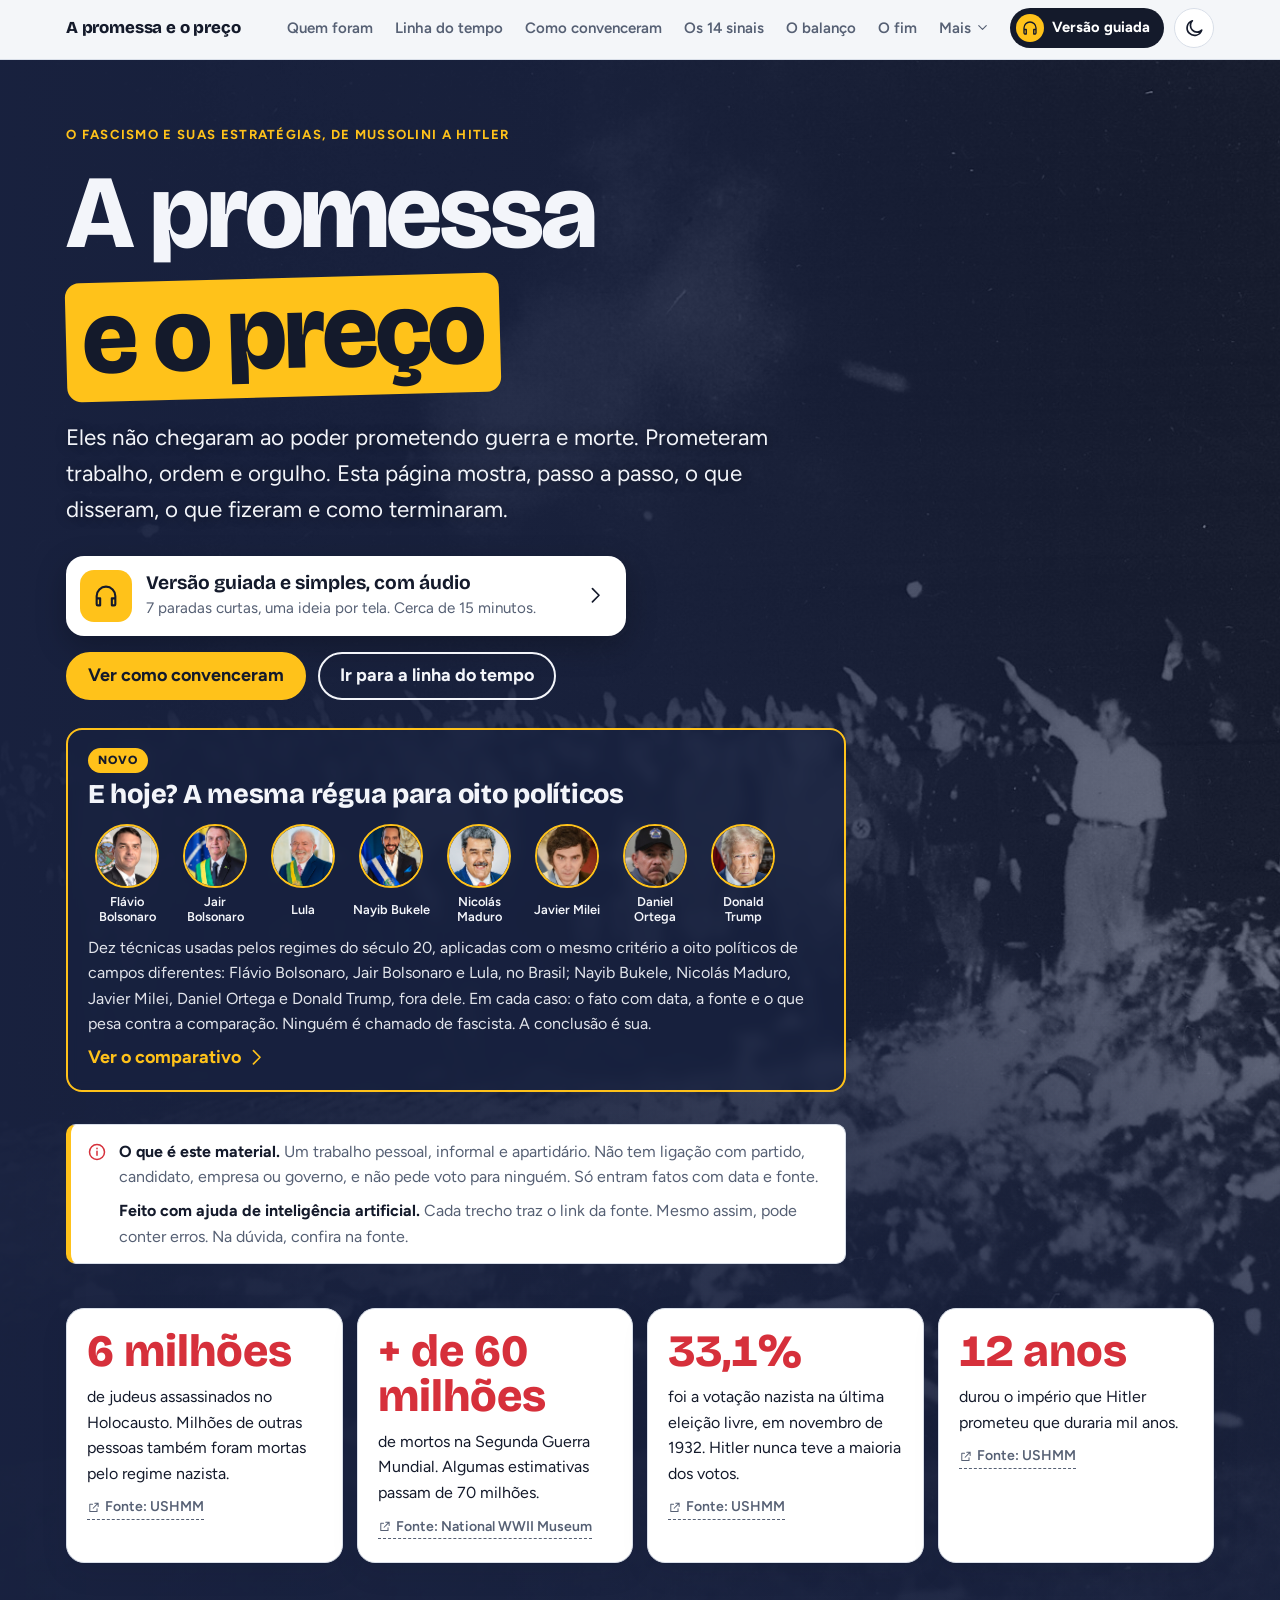
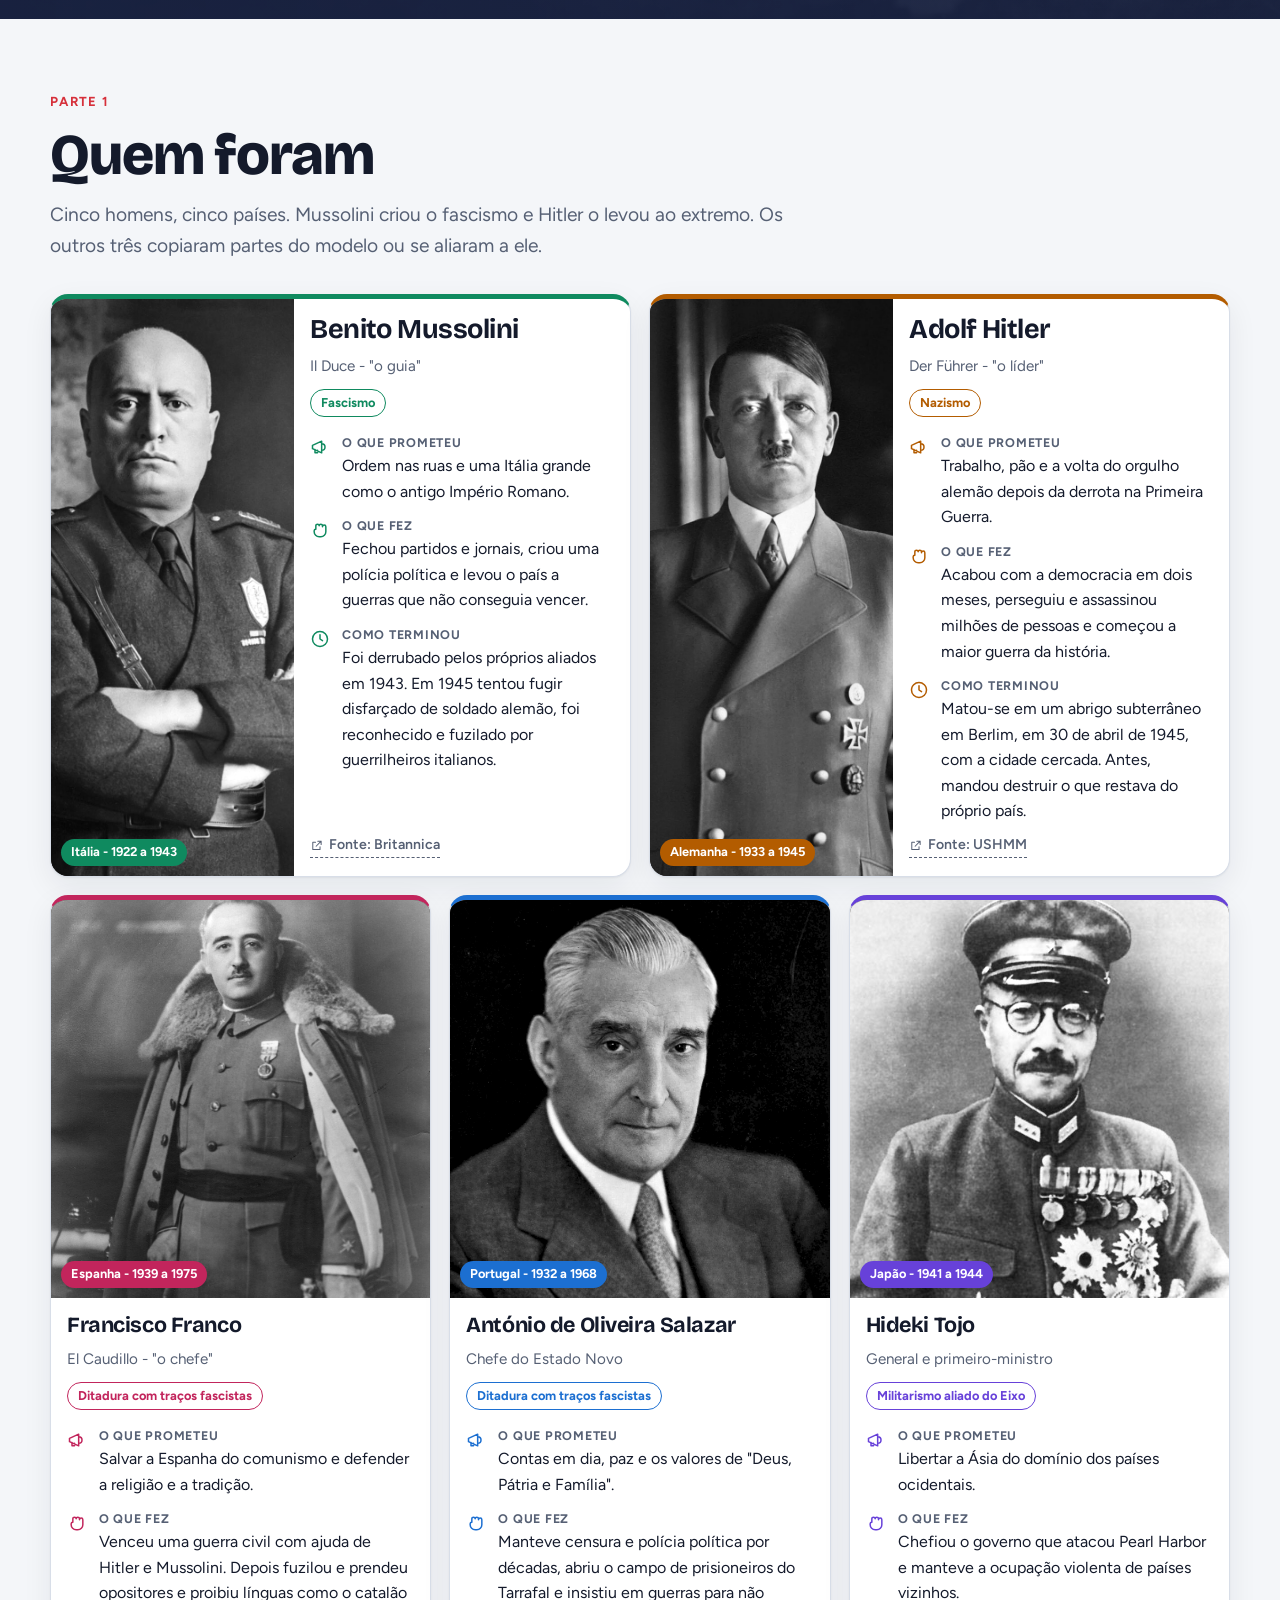
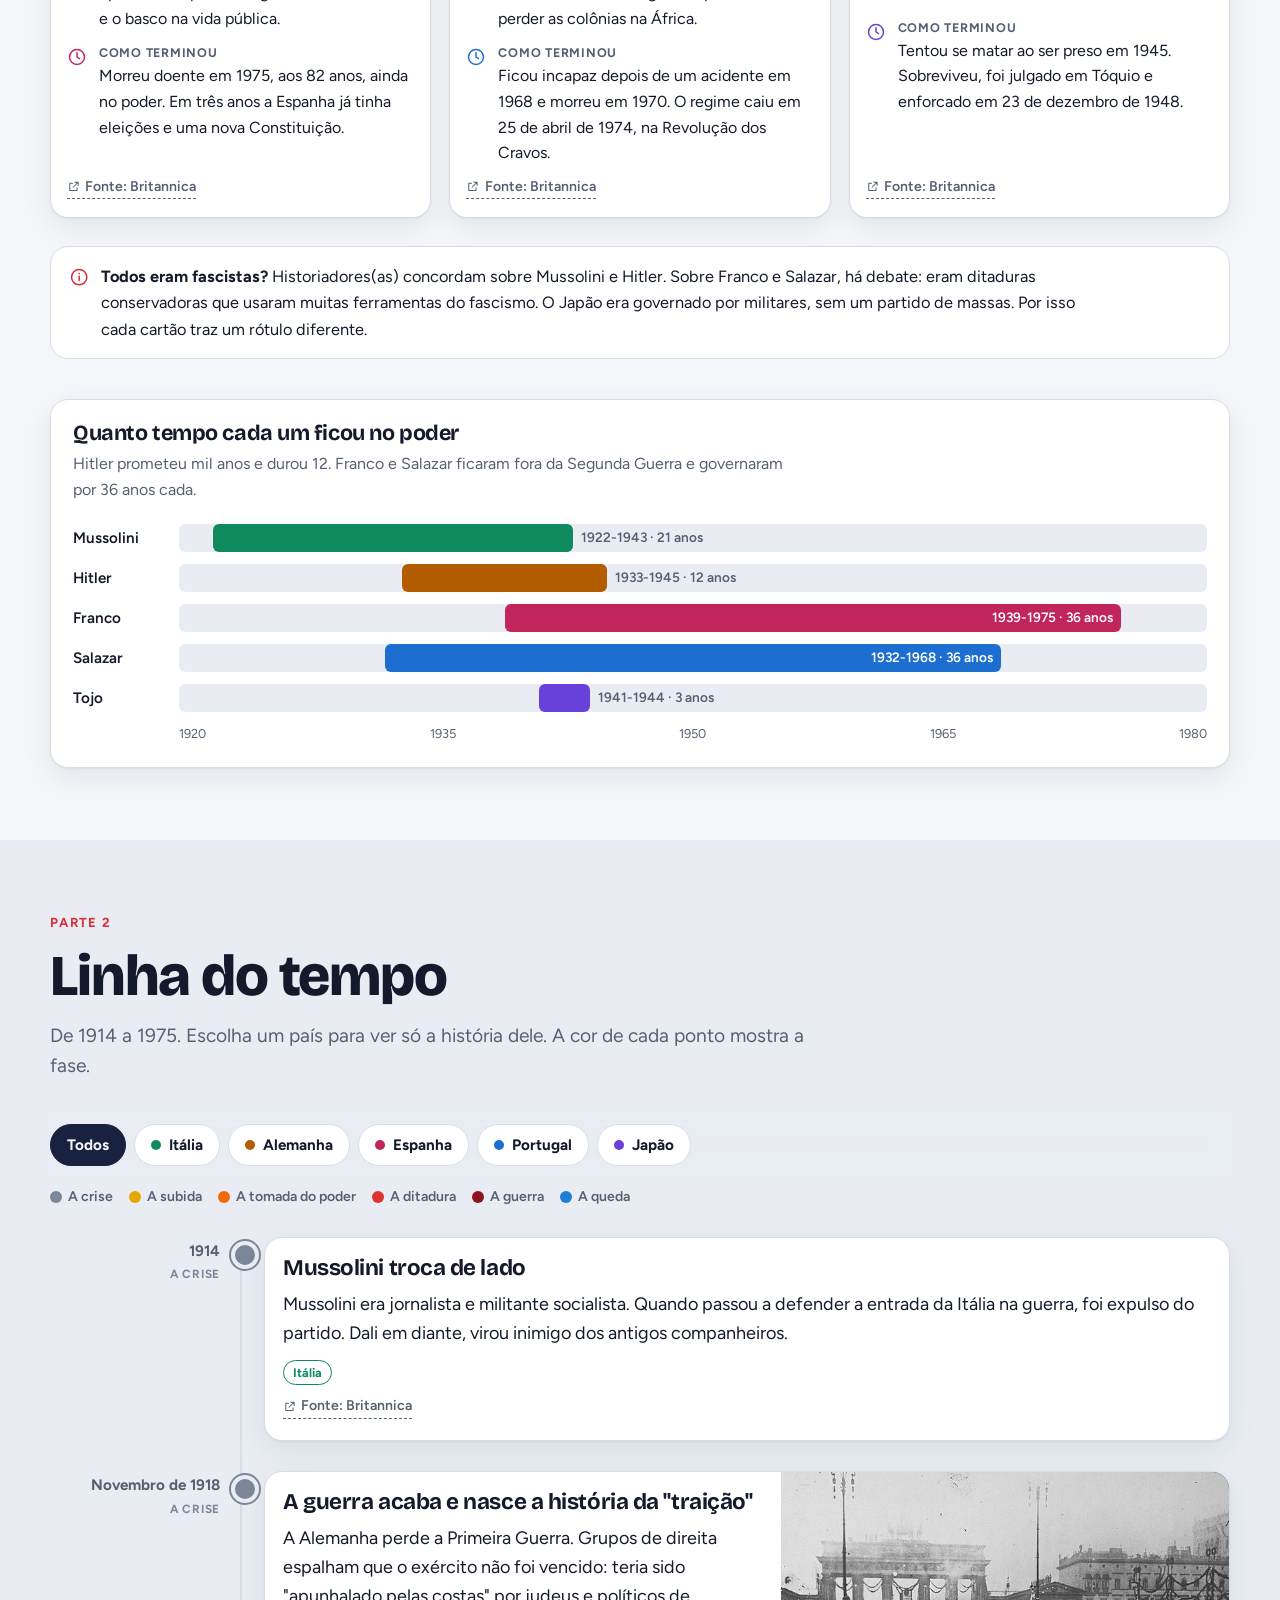
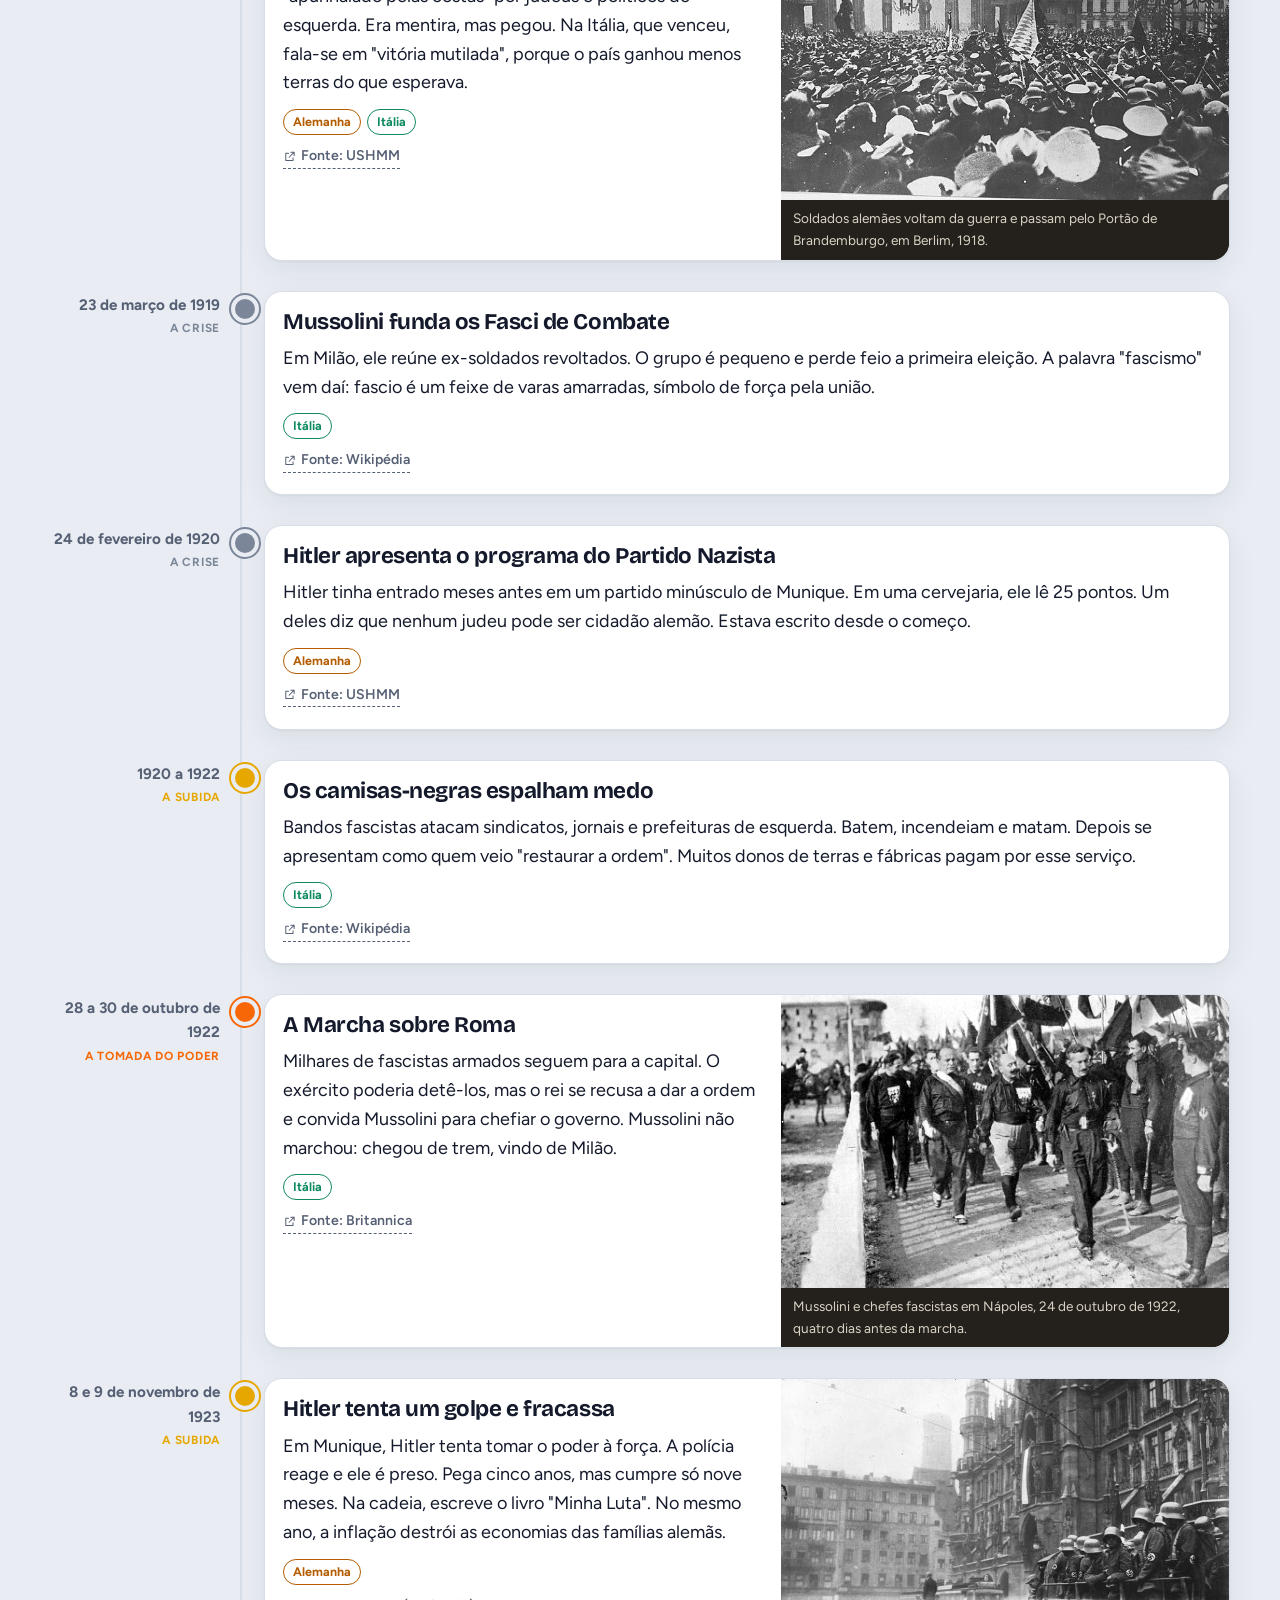
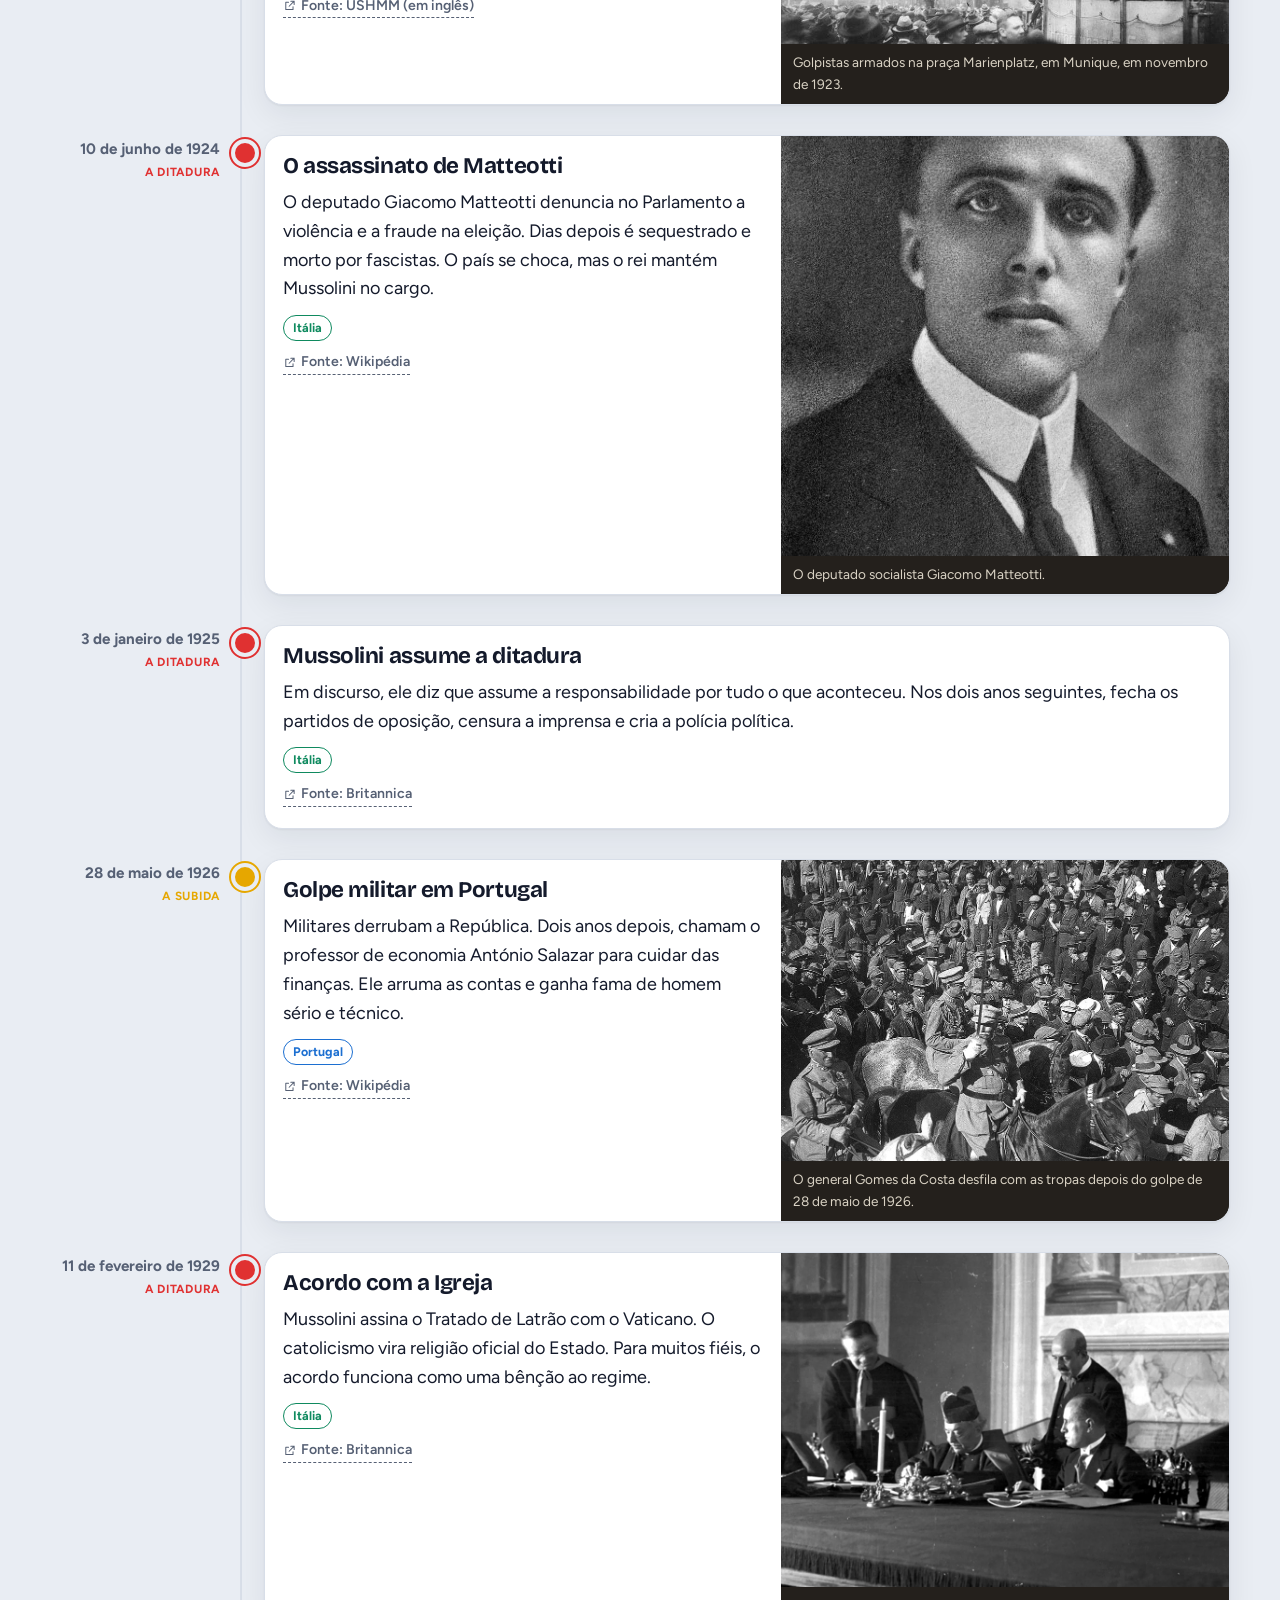
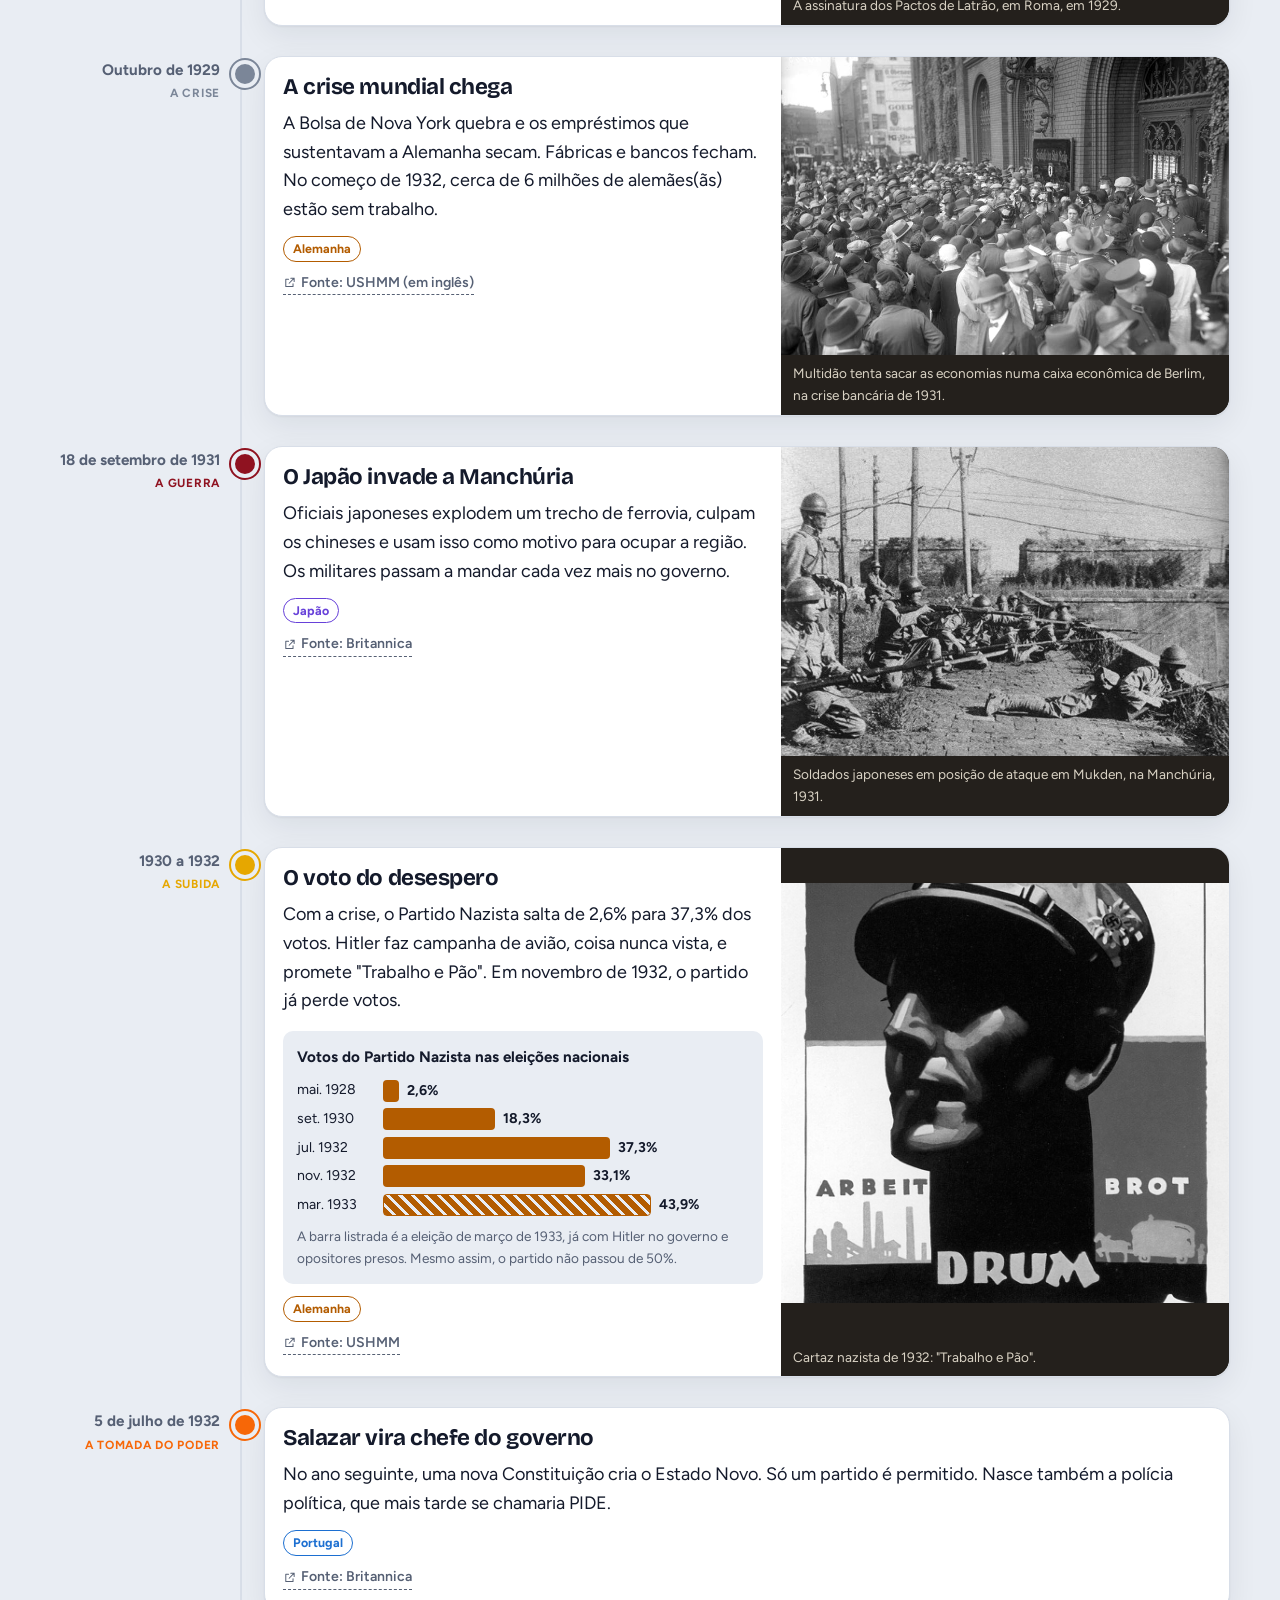
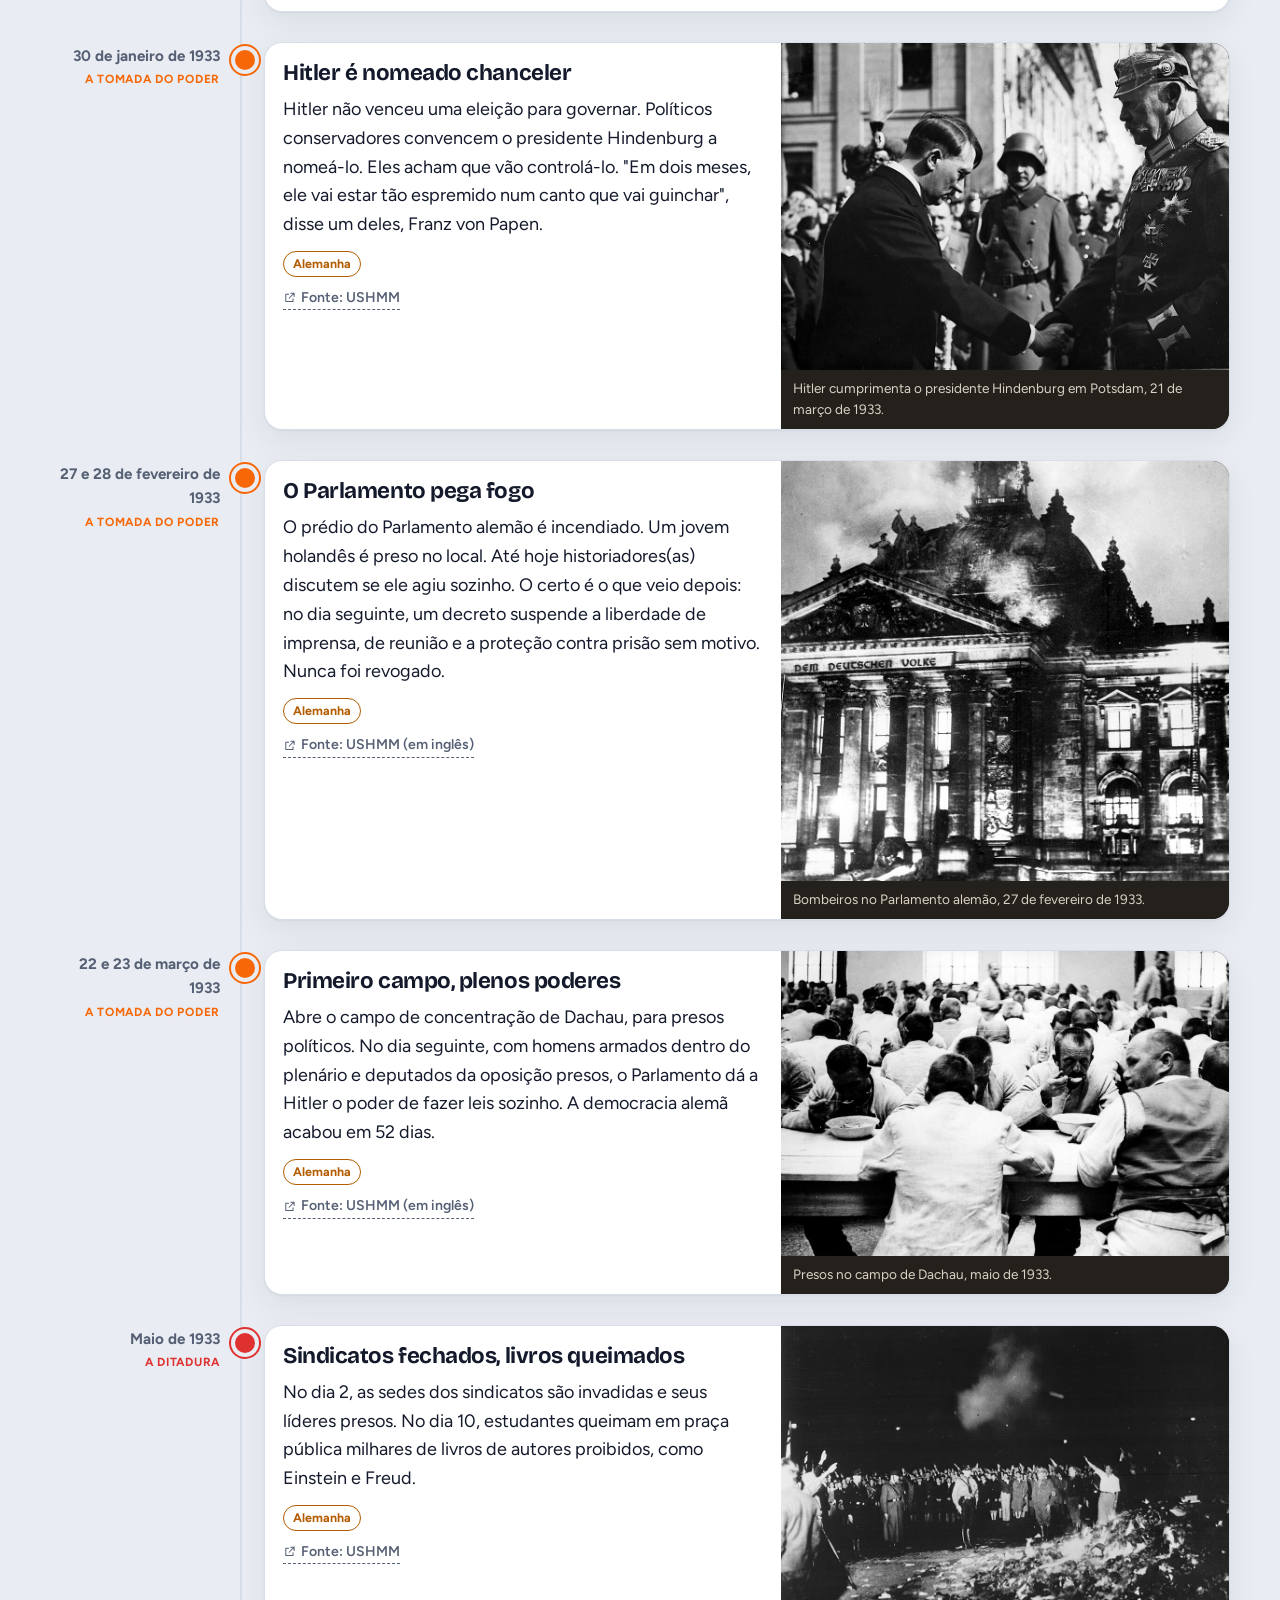
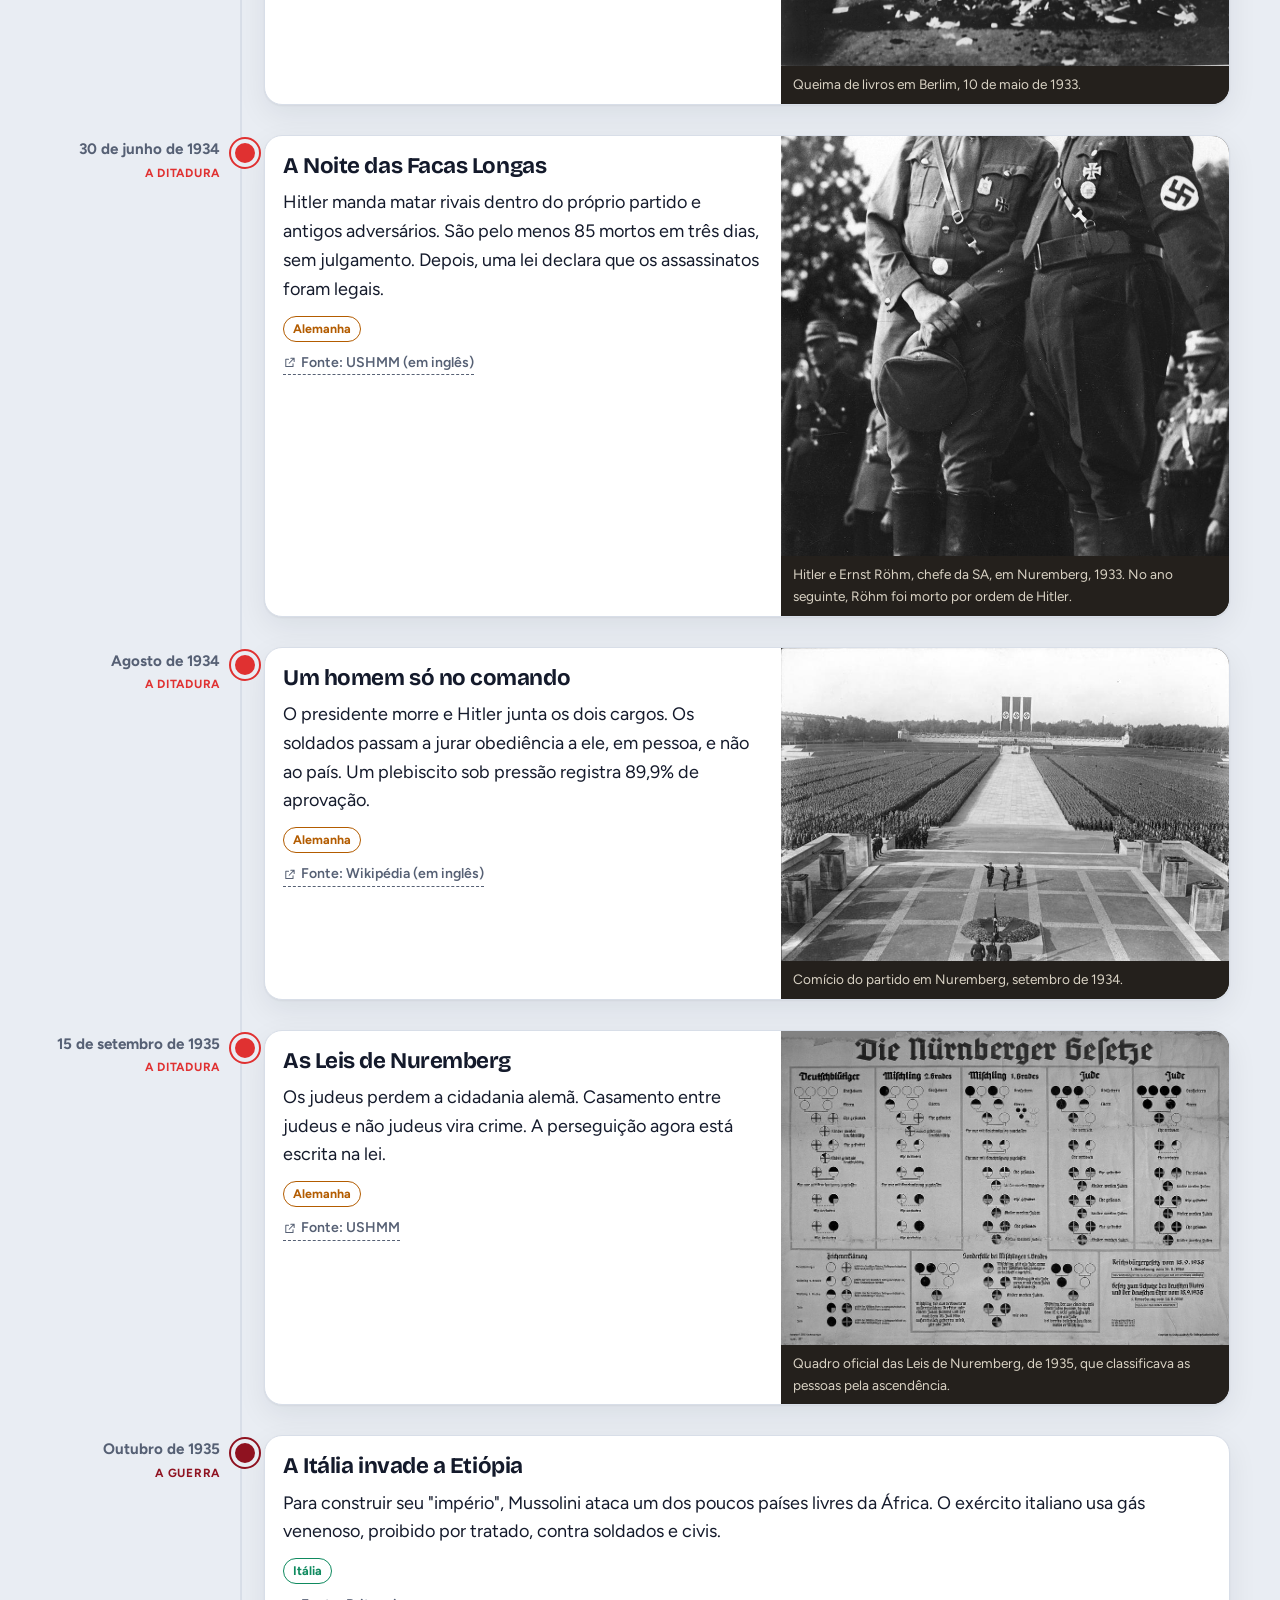
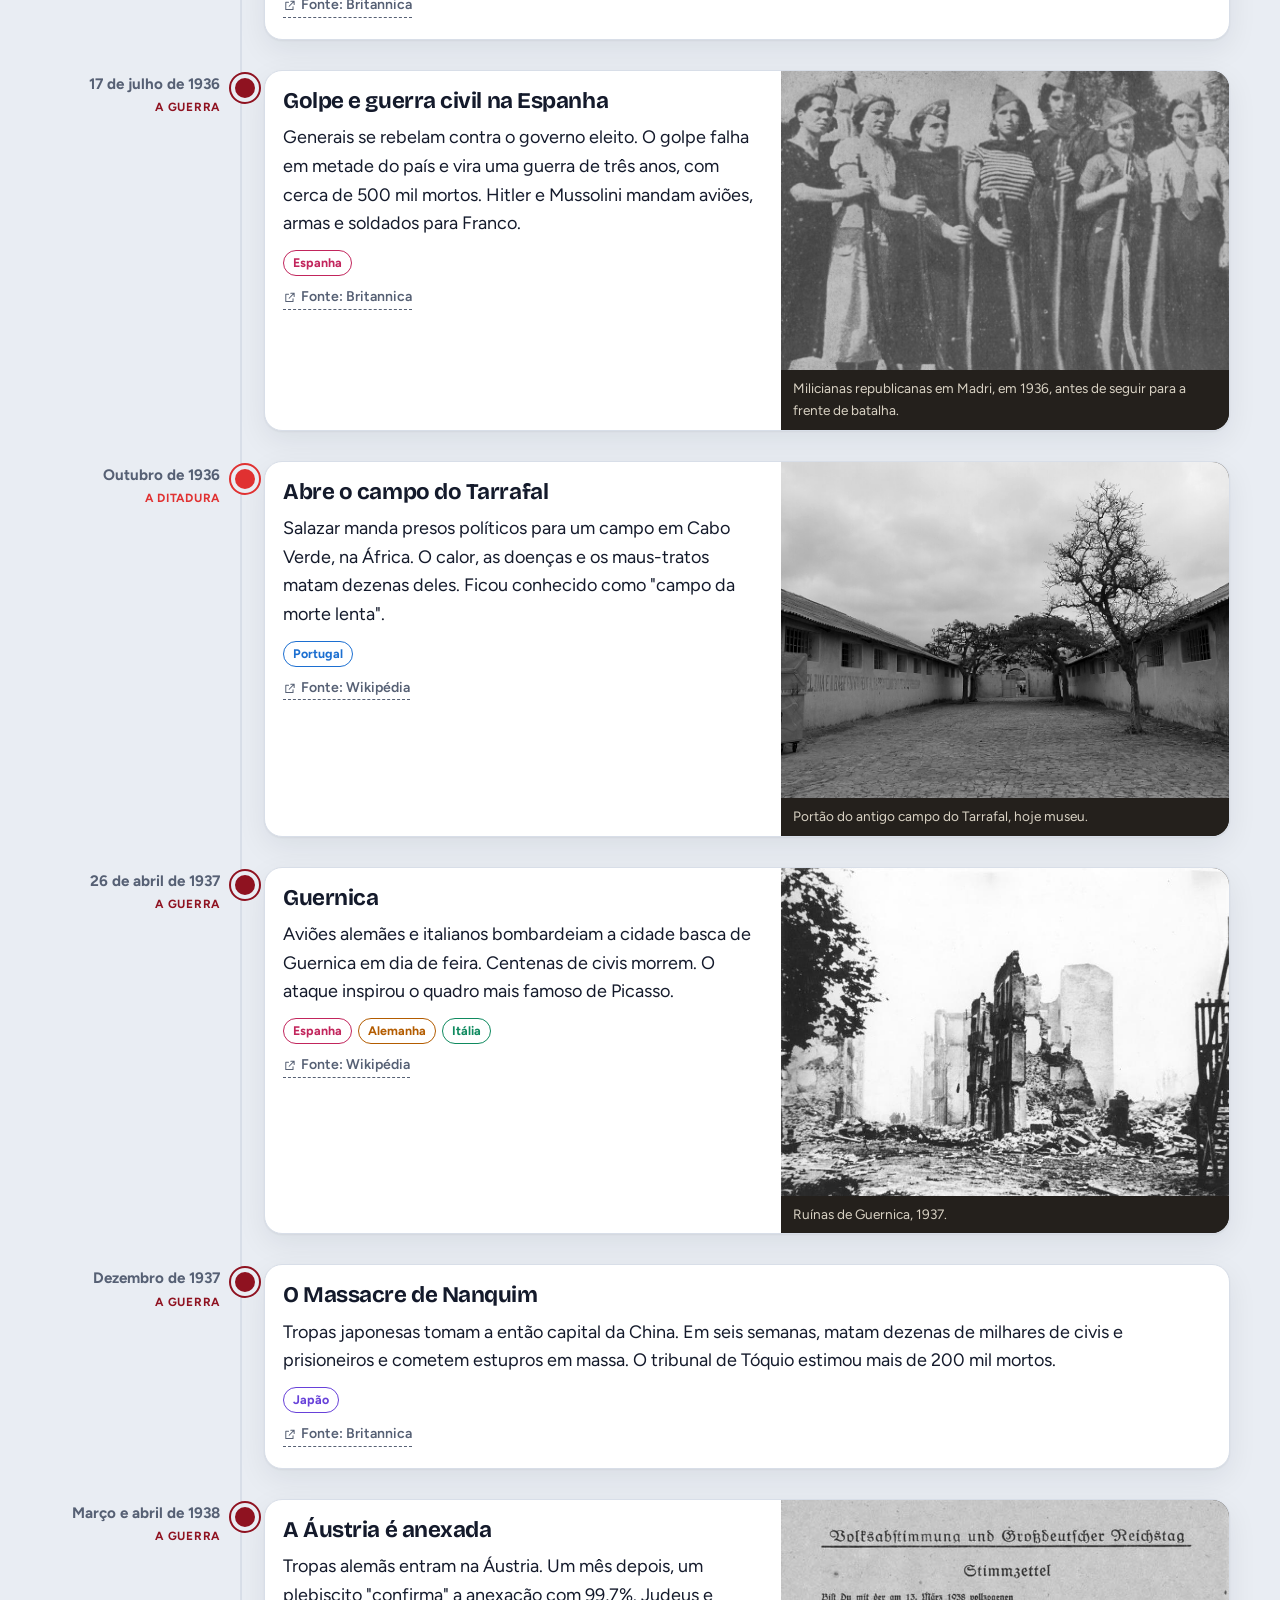
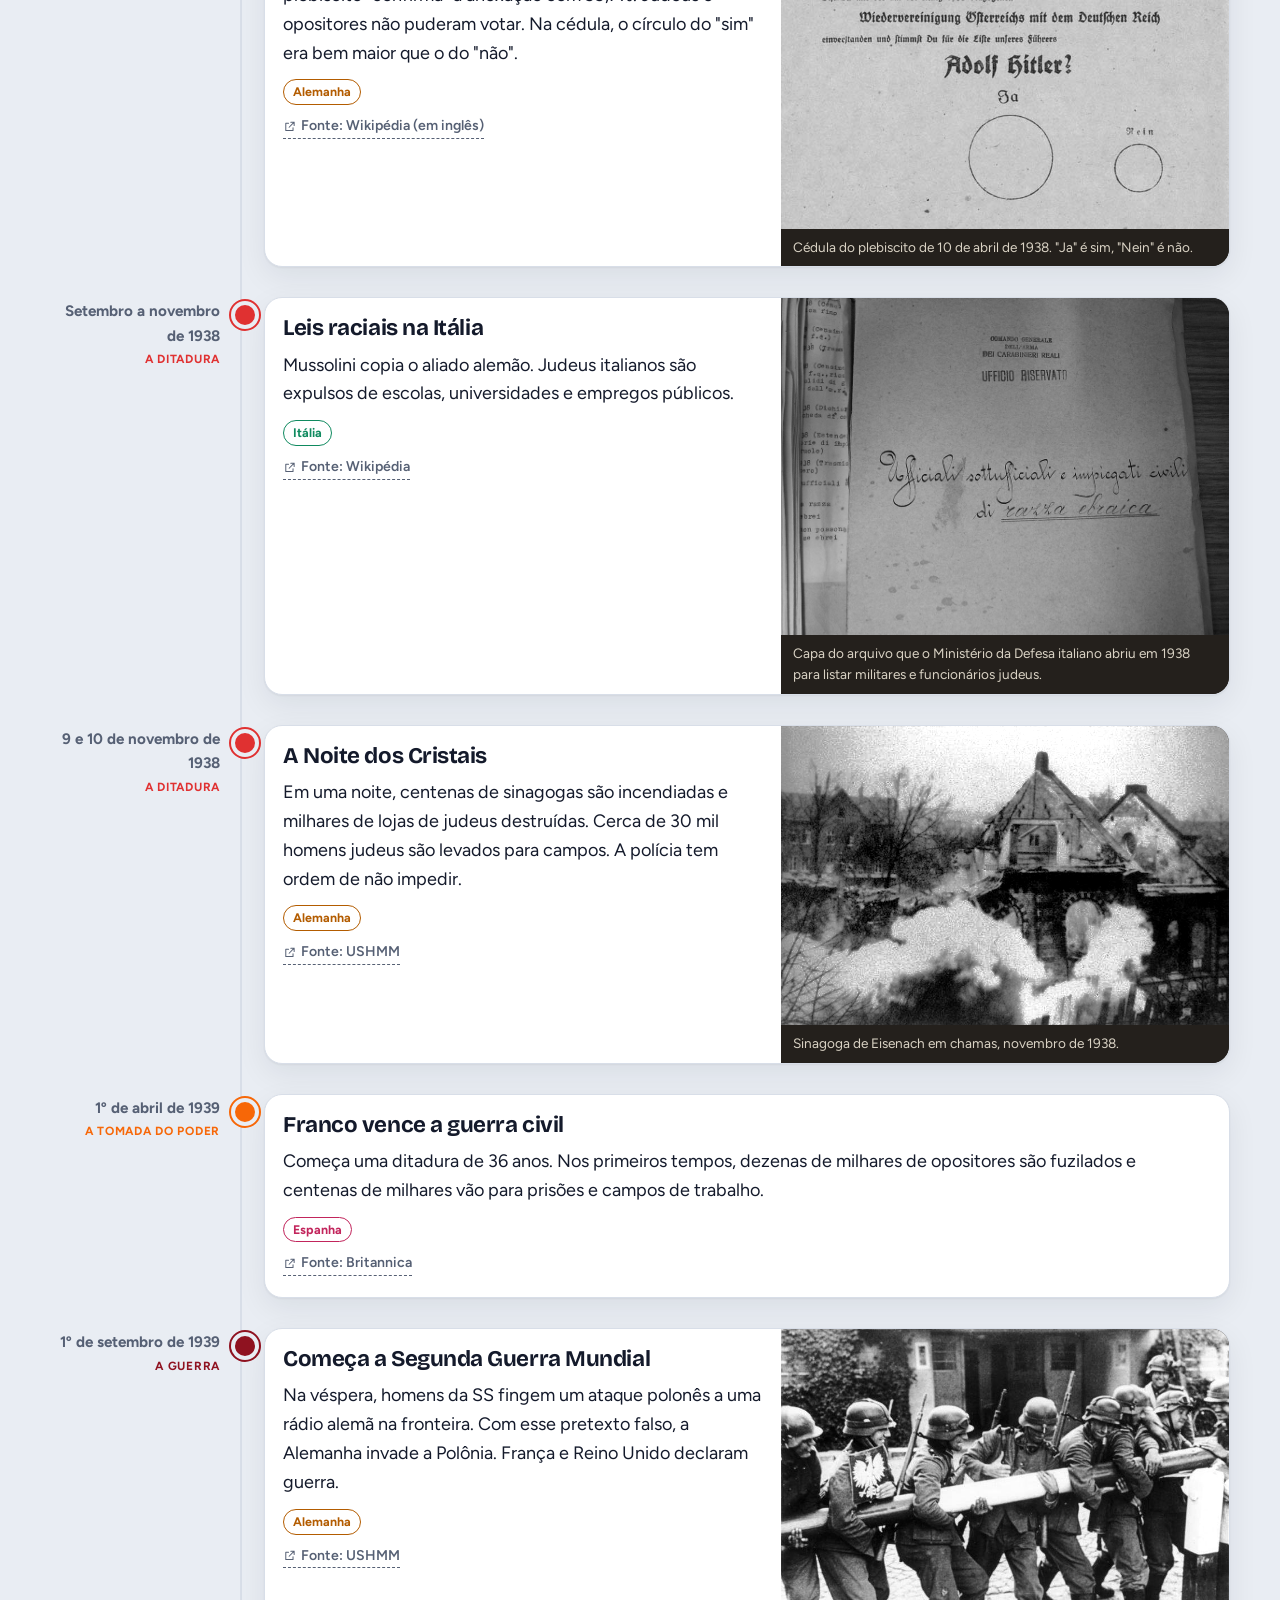
==== commit 9f9eabe1: "Linha do tempo: fotos em 15 momentos-chave que nao tinham imagem Co-Authored-By: Claude Opus 5.5 <no" ====
--- a/index.html
+++ b/index.html
@@ -23,7 +23,7 @@
 <link rel="preconnect" href="https://fonts.googleapis.com">
 <link rel="preconnect" href="https://fonts.gstatic.com" crossorigin>
 <link href="https://fonts.googleapis.com/css2?family=Bricolage+Grotesque:opsz,wght@12..96,500;12..96,700;12..96,800&family=Figtree:wght@400;500;600;700&display=swap" rel="stylesheet">
-<link rel="stylesheet" href="css/estilo.css?v=20261015p">
+<link rel="stylesheet" href="css/estilo.css?v=20261015v">
 </head>
 <body>
 <a class="pular" href="#conteudo">Pular para o conteúdo</a>
@@ -250,10 +250,10 @@
   <p id="luz-leg"></p>
 </dialog>
 
-<script src="js/creditos.js?v=20261015p"></script>
-<script src="js/dados.js?v=20261015p"></script>
-<script src="js/balanco.js?v=20261015p"></script>
-<script src="js/app.js?v=20261015p"></script>
-<script src="js/menu.js?v=20261015p"></script>
+<script src="js/creditos.js?v=20261015v"></script>
+<script src="js/dados.js?v=20261015v"></script>
+<script src="js/balanco.js?v=20261015v"></script>
+<script src="js/app.js?v=20261015v"></script>
+<script src="js/menu.js?v=20261015v"></script>
 </body>
 </html>
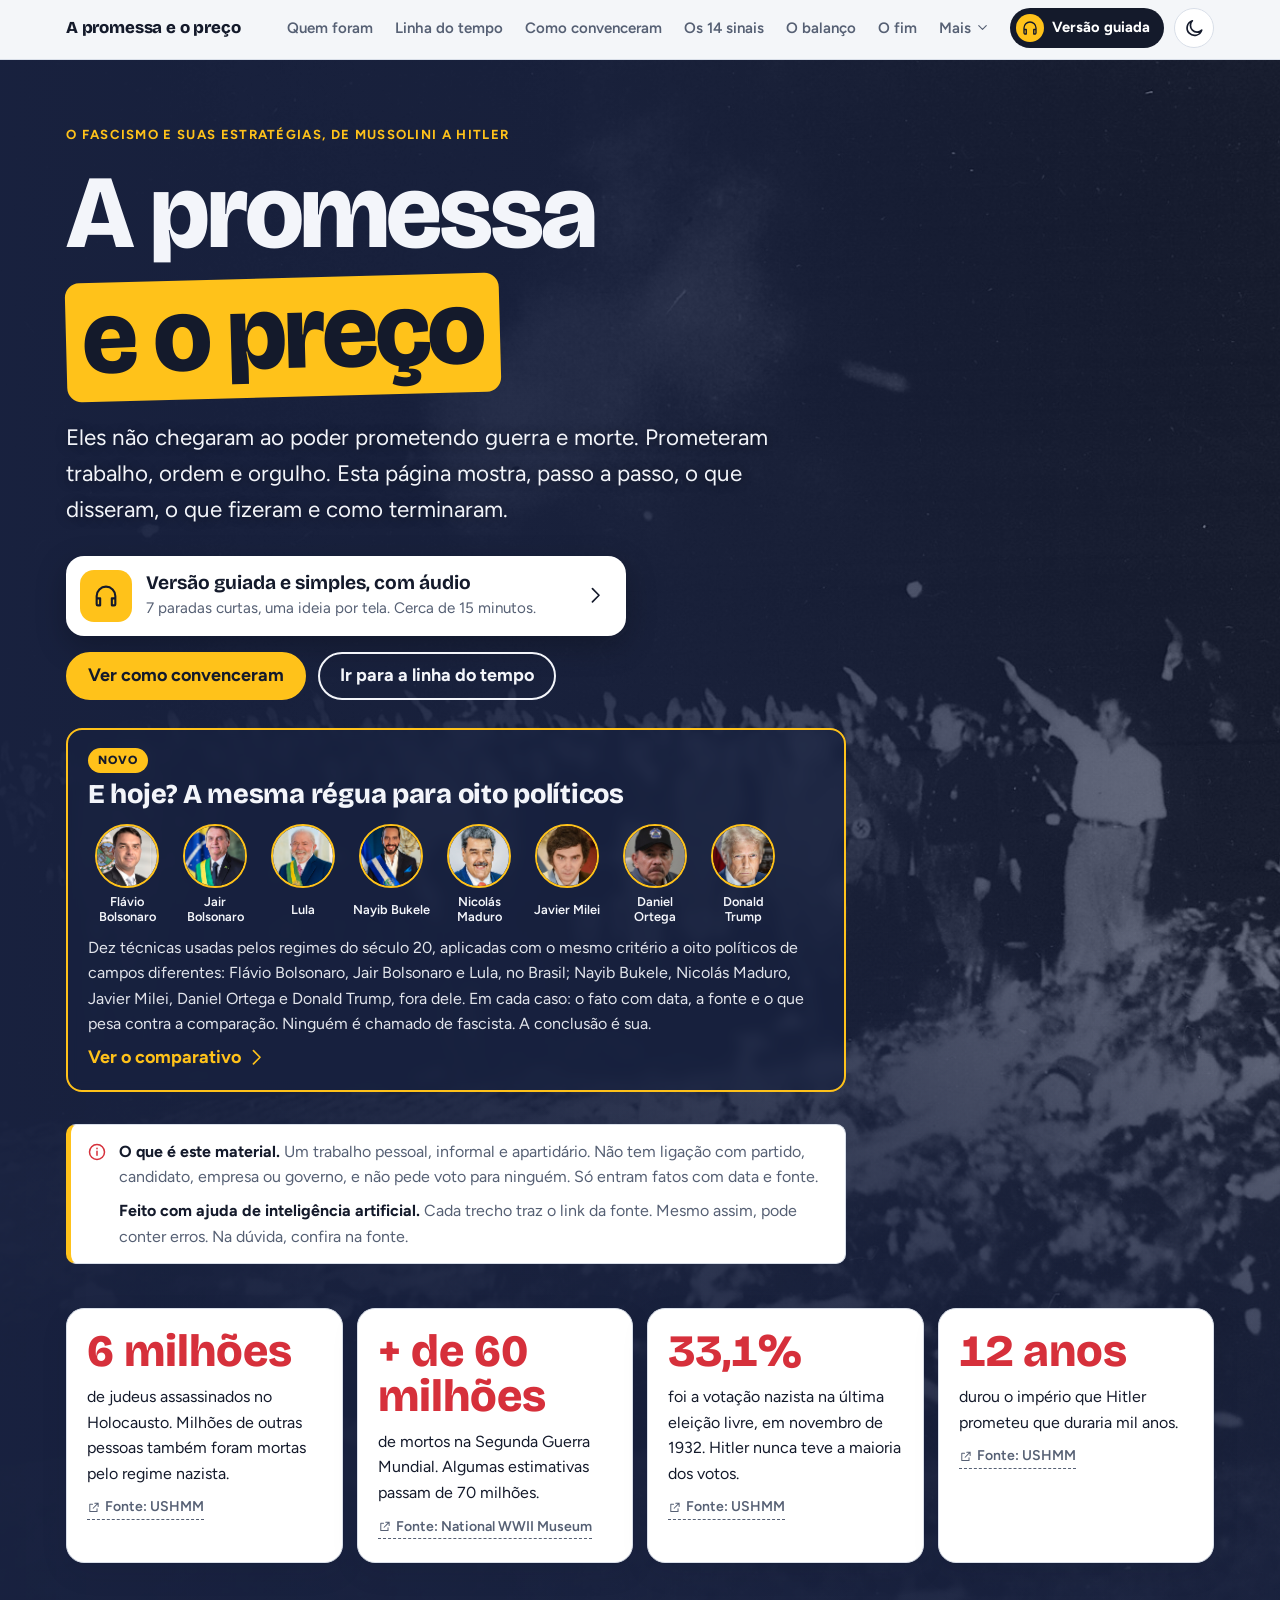
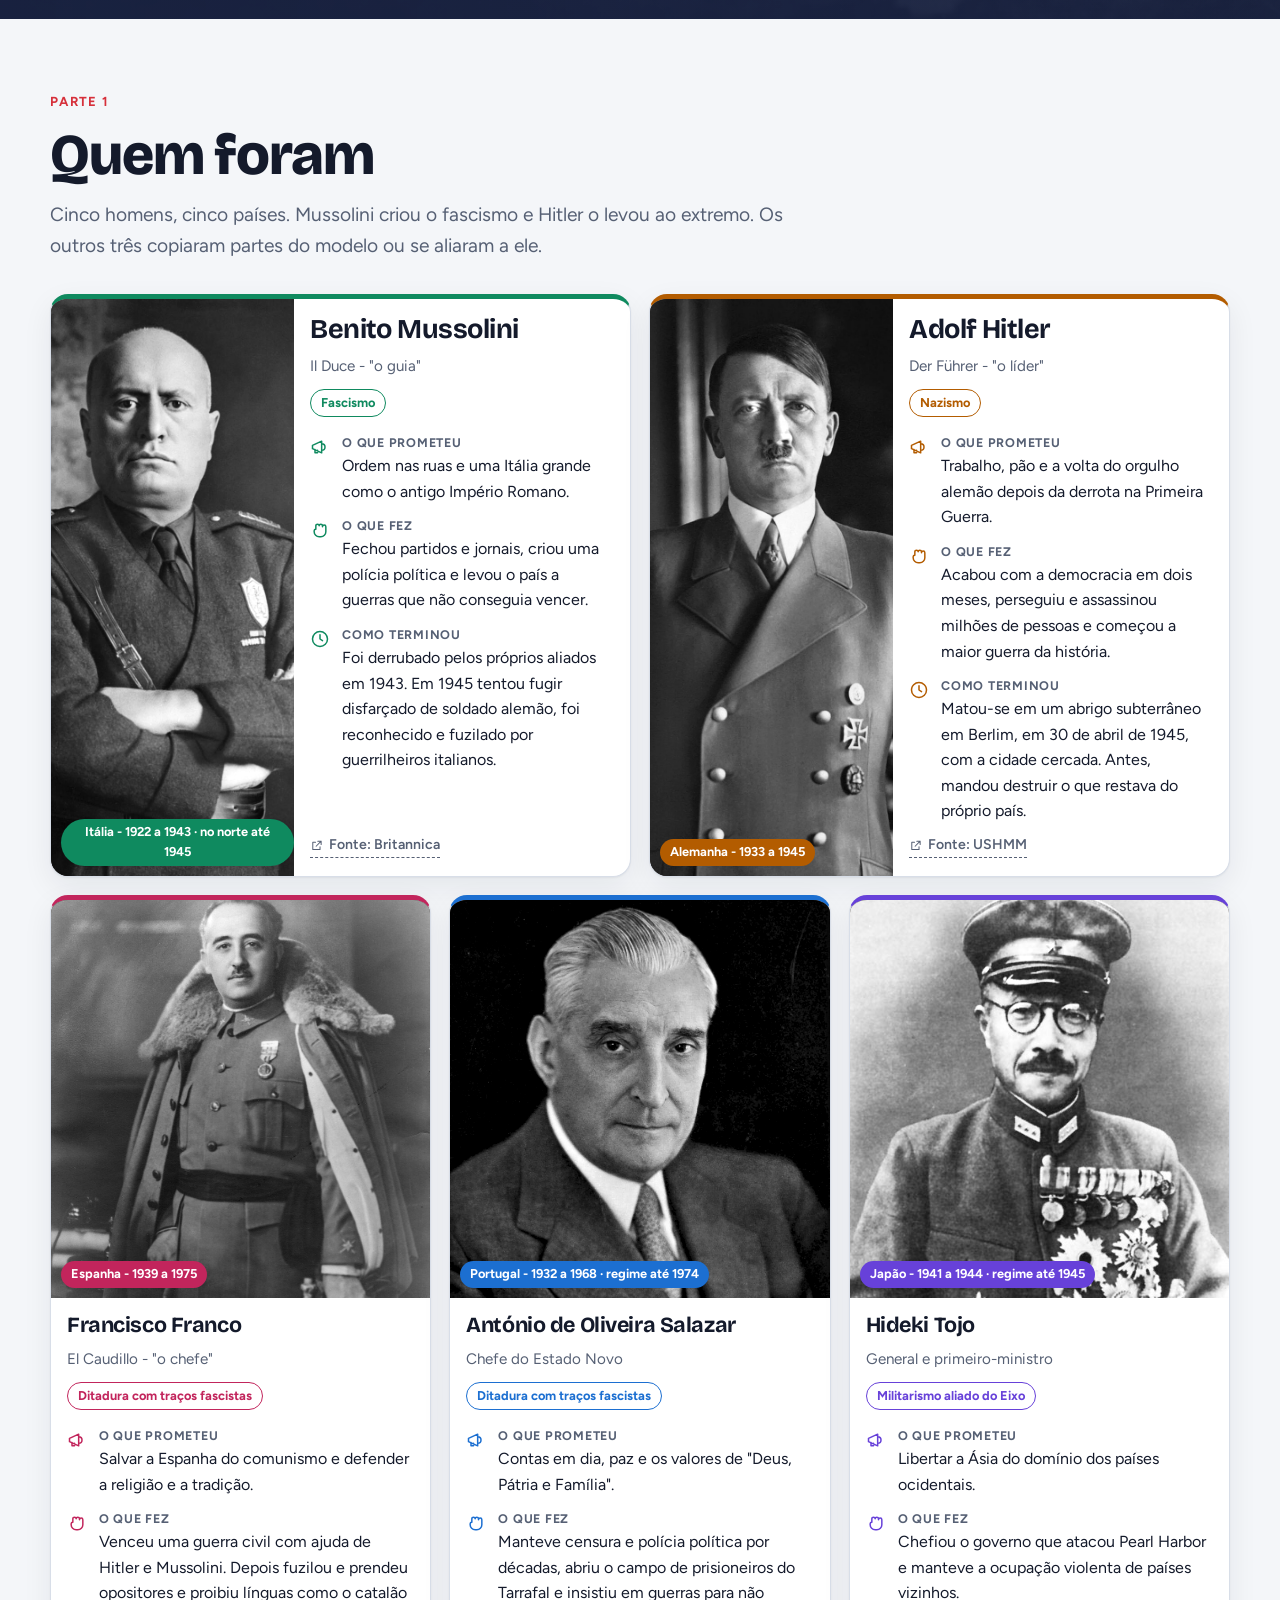
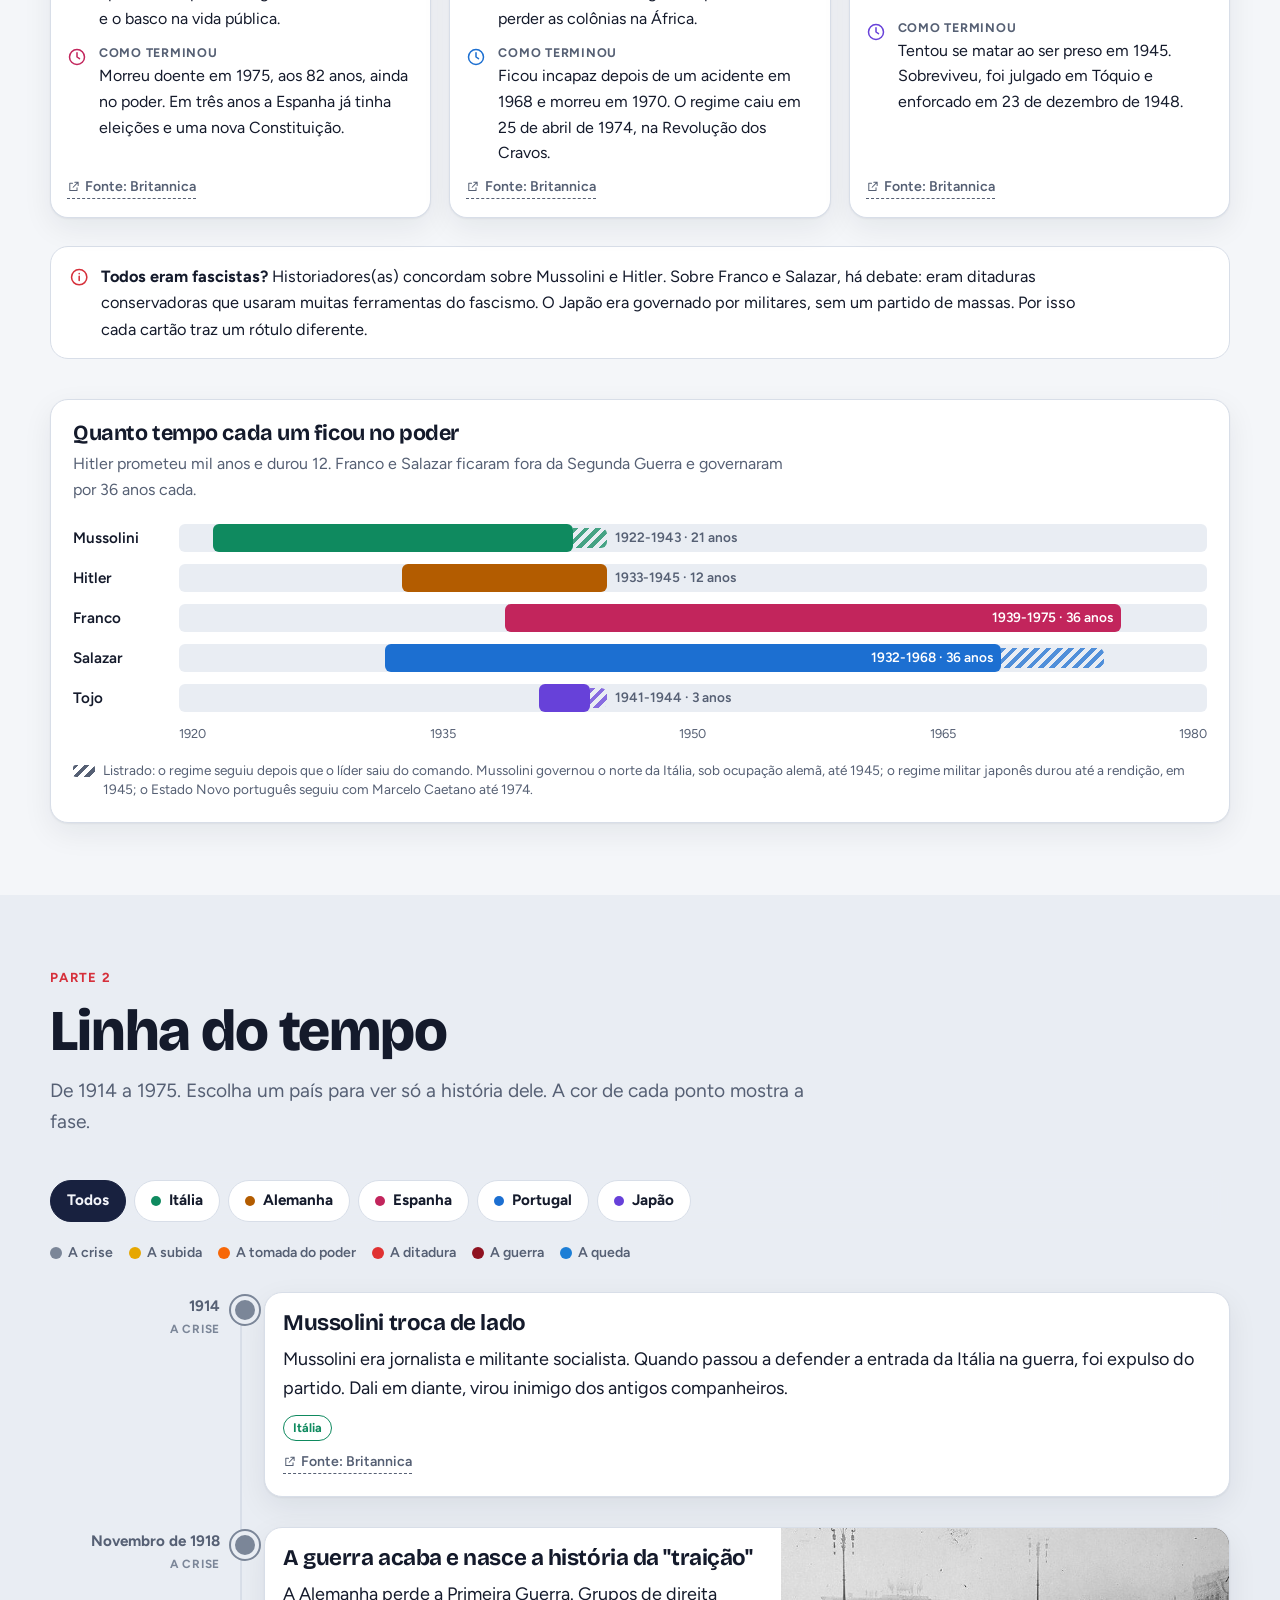
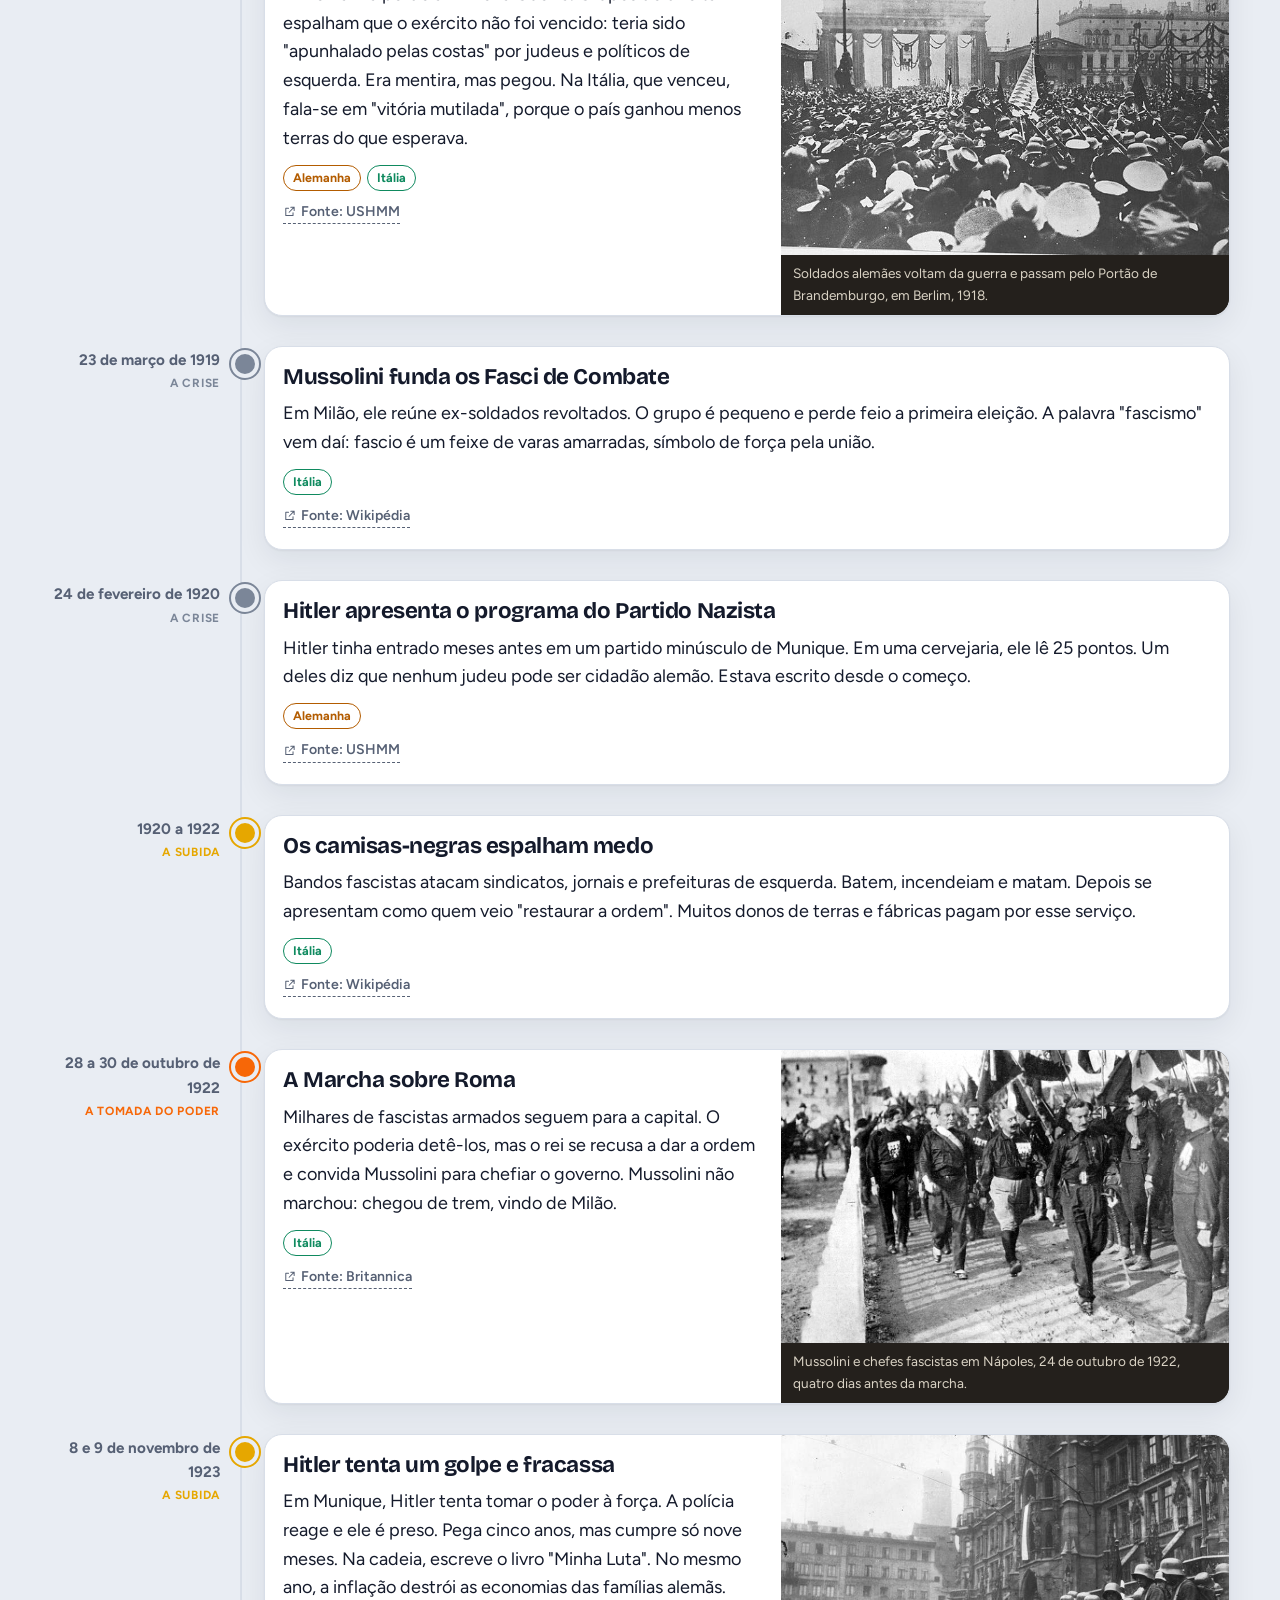
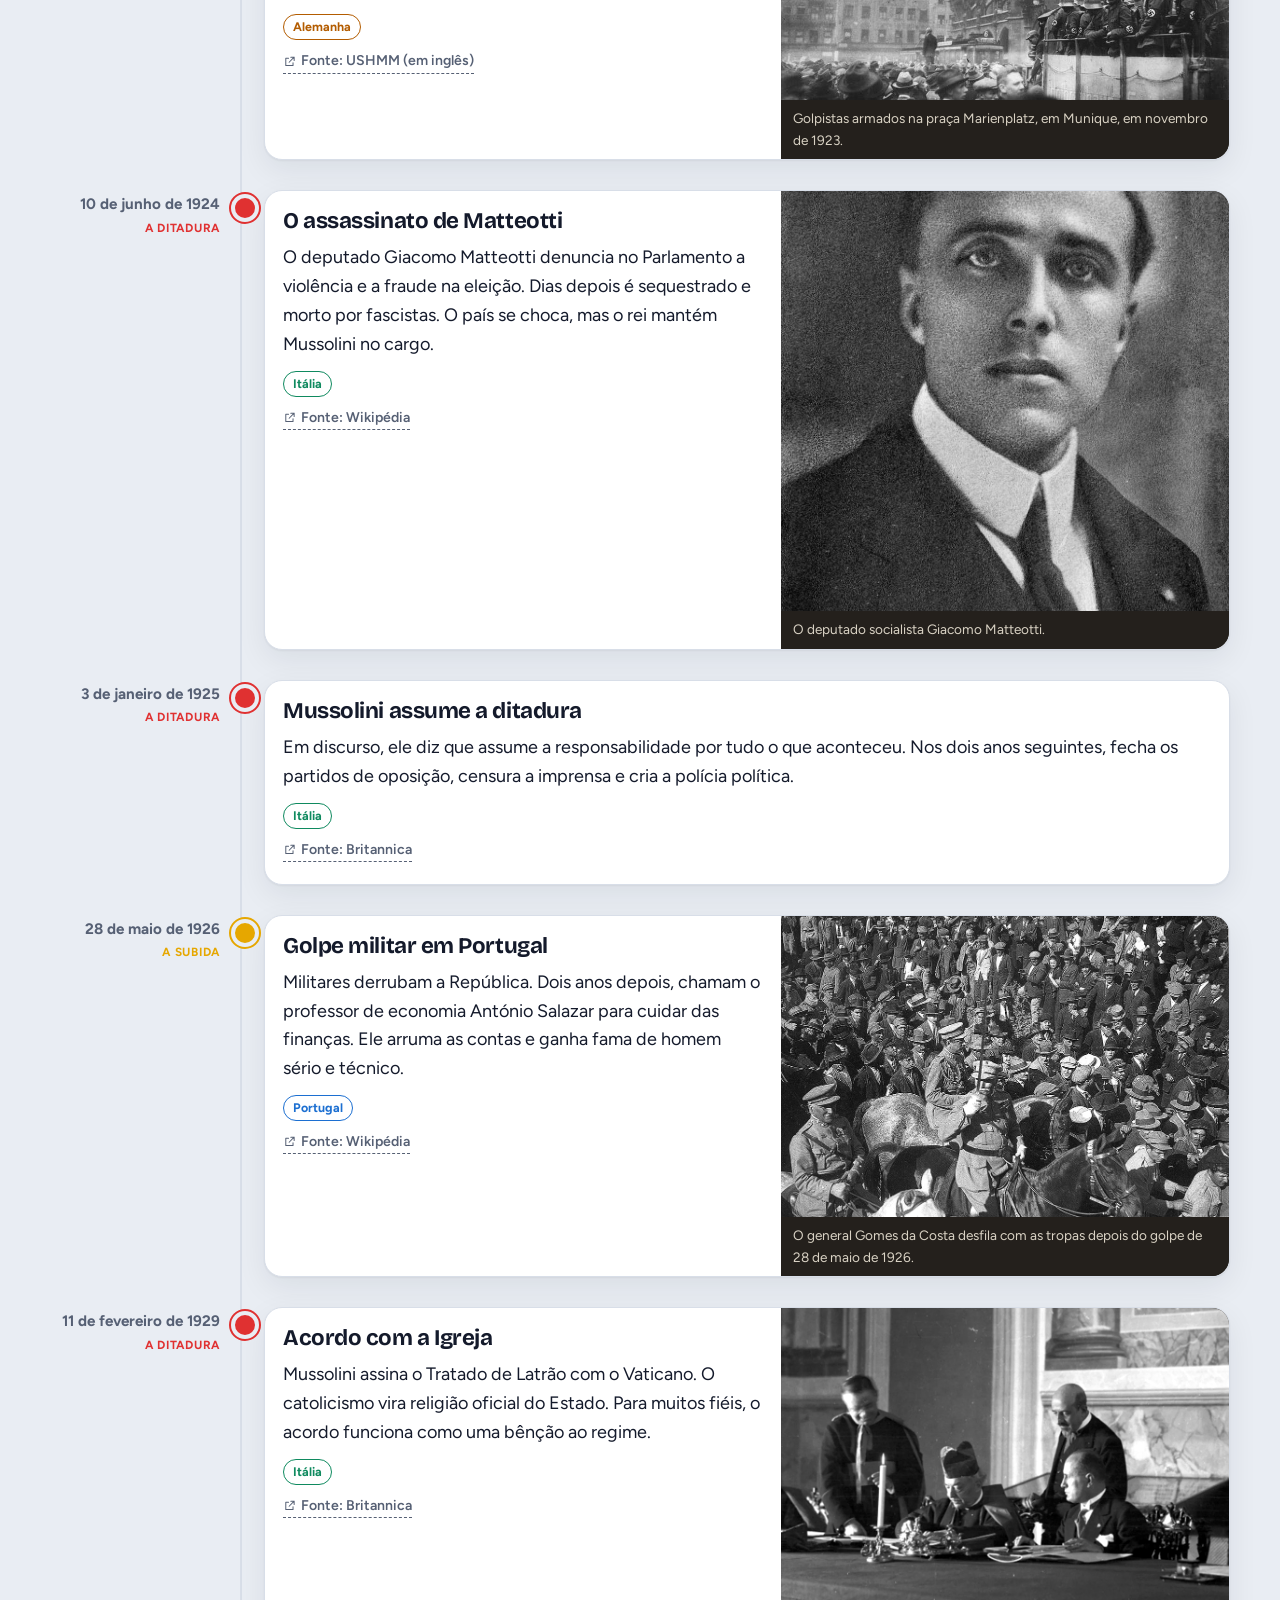
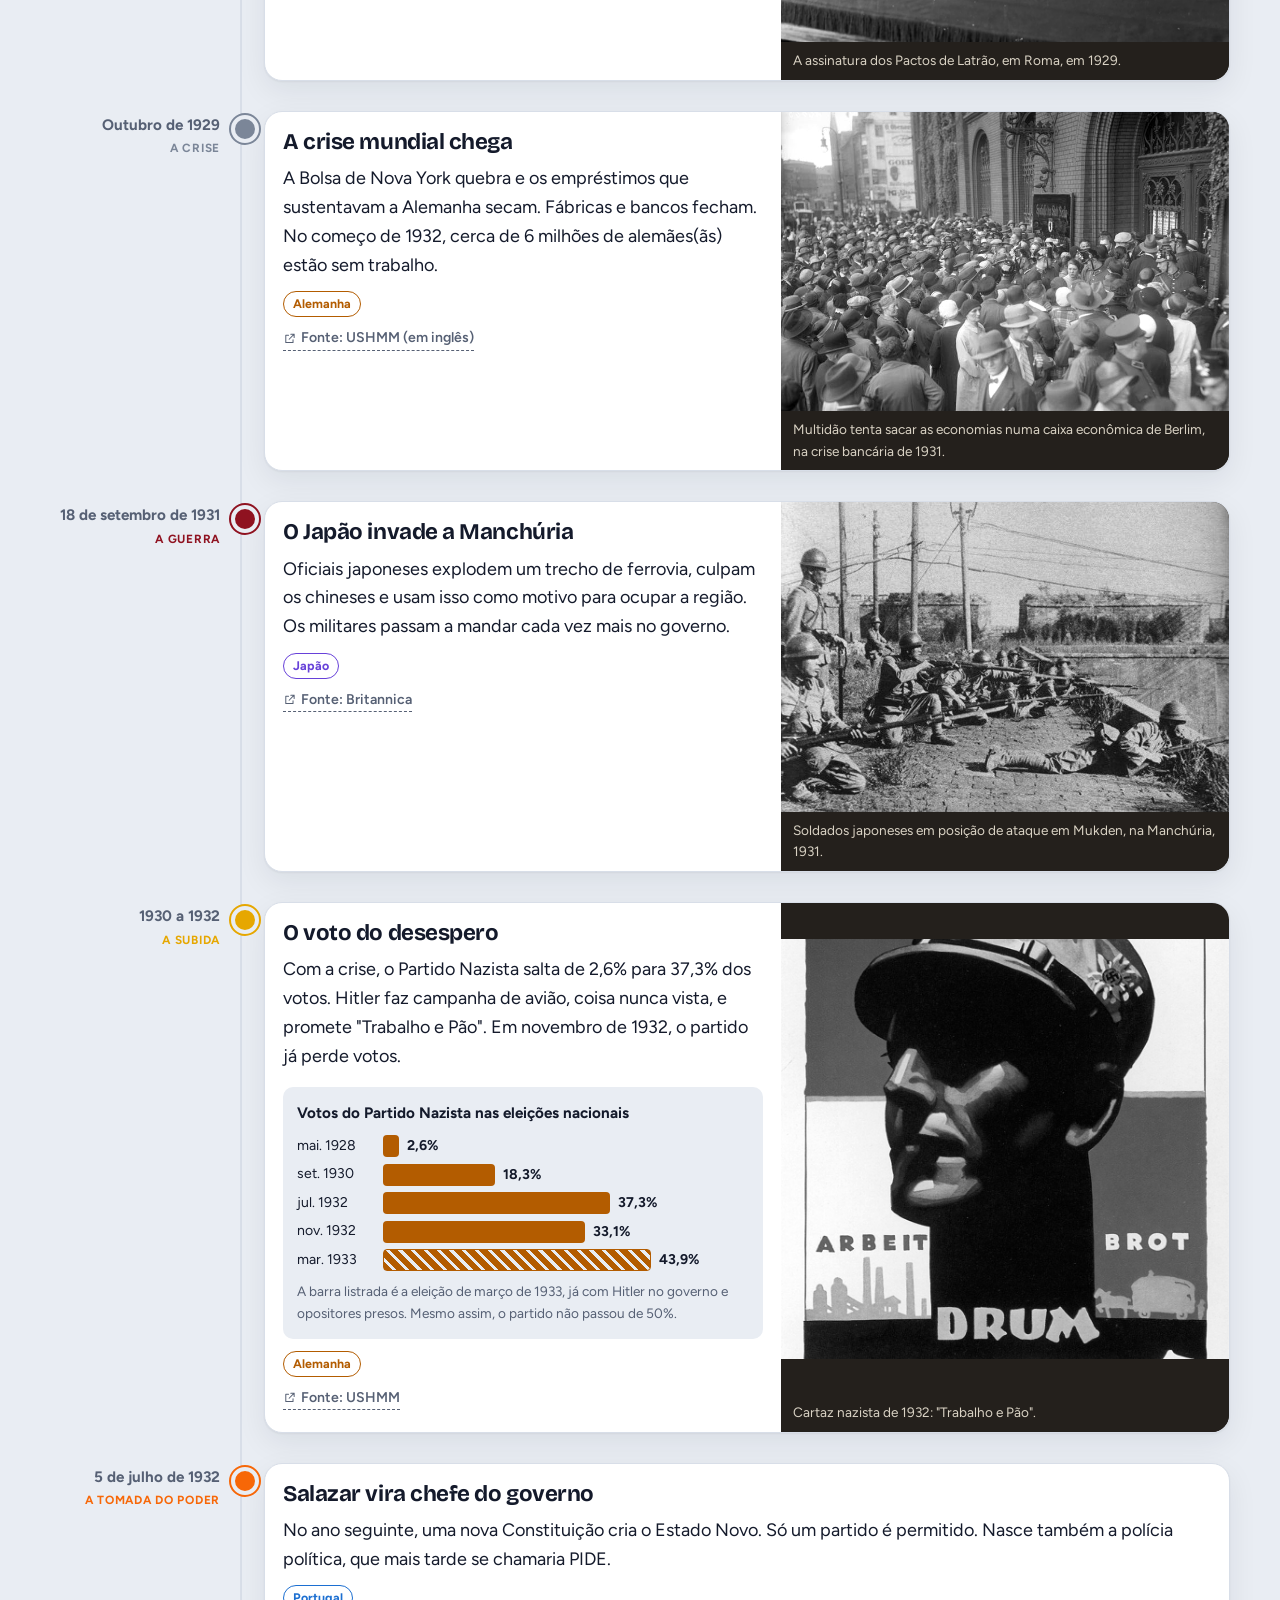
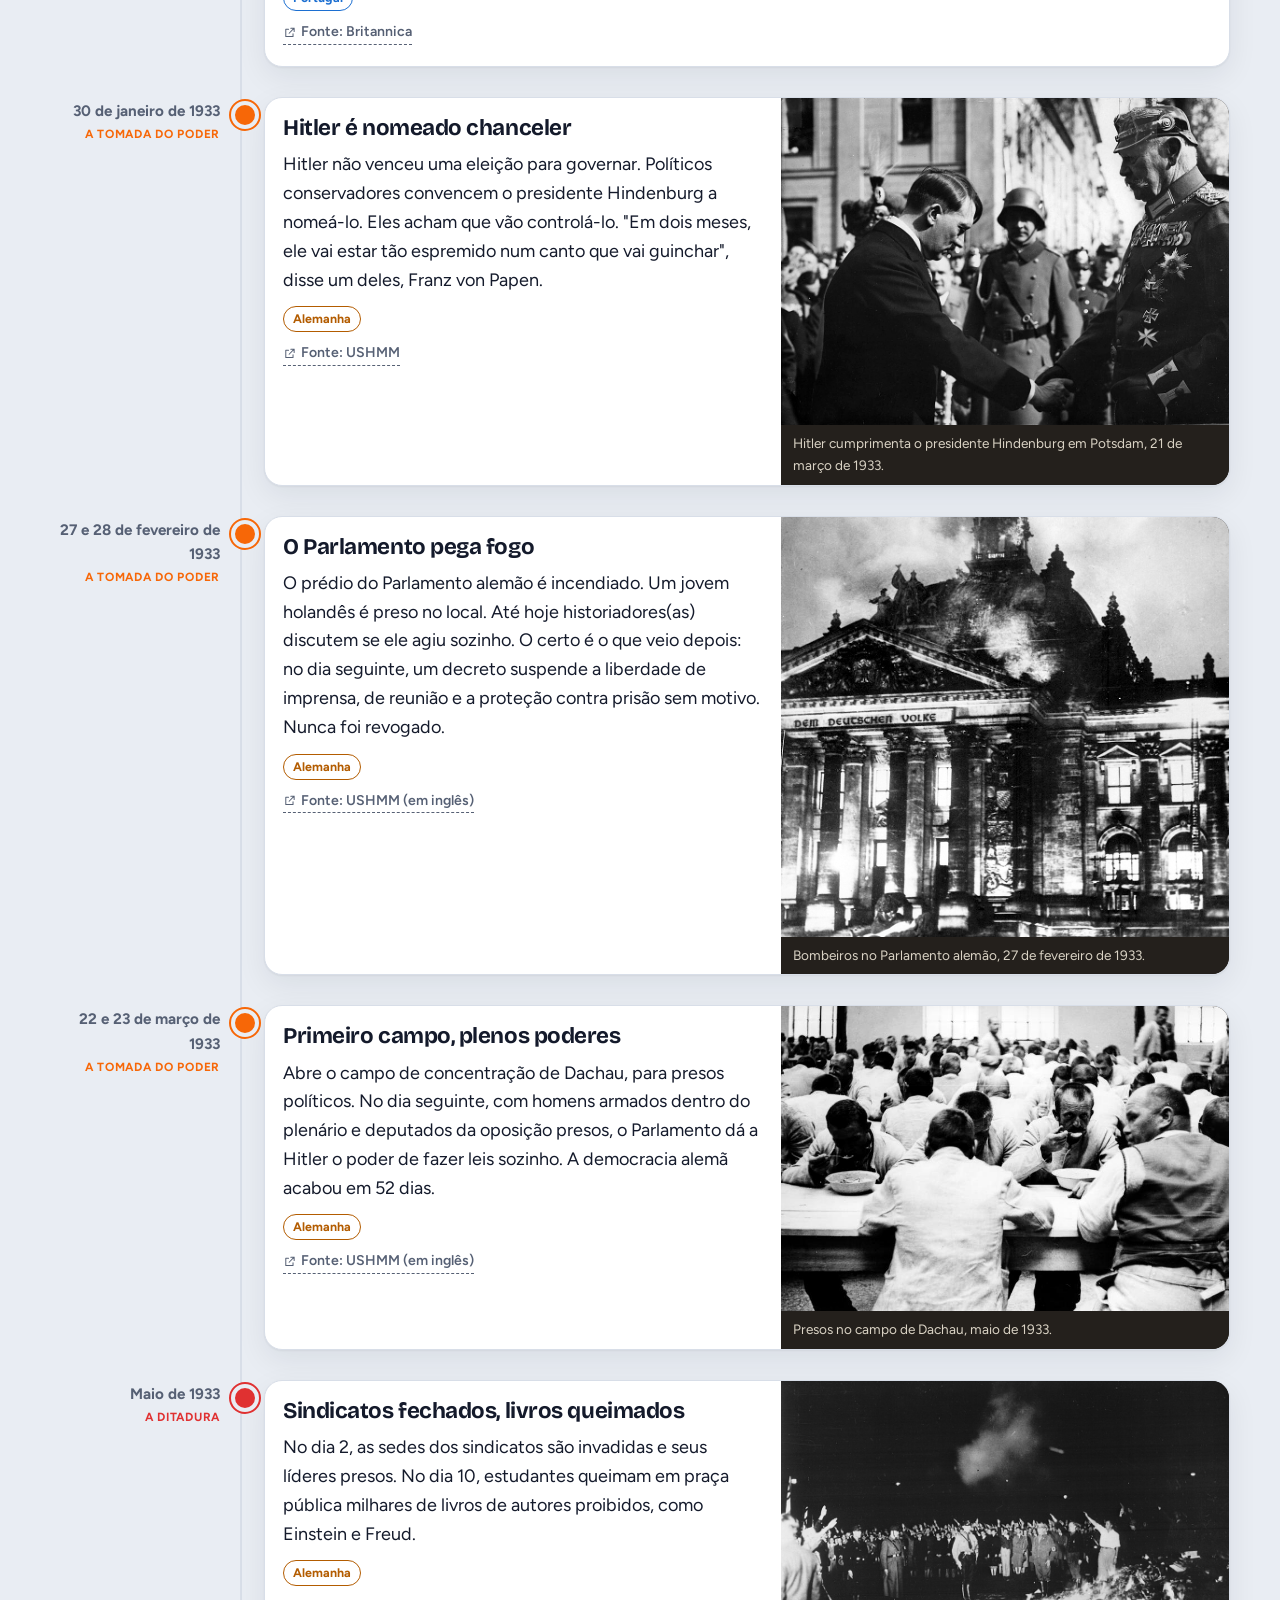
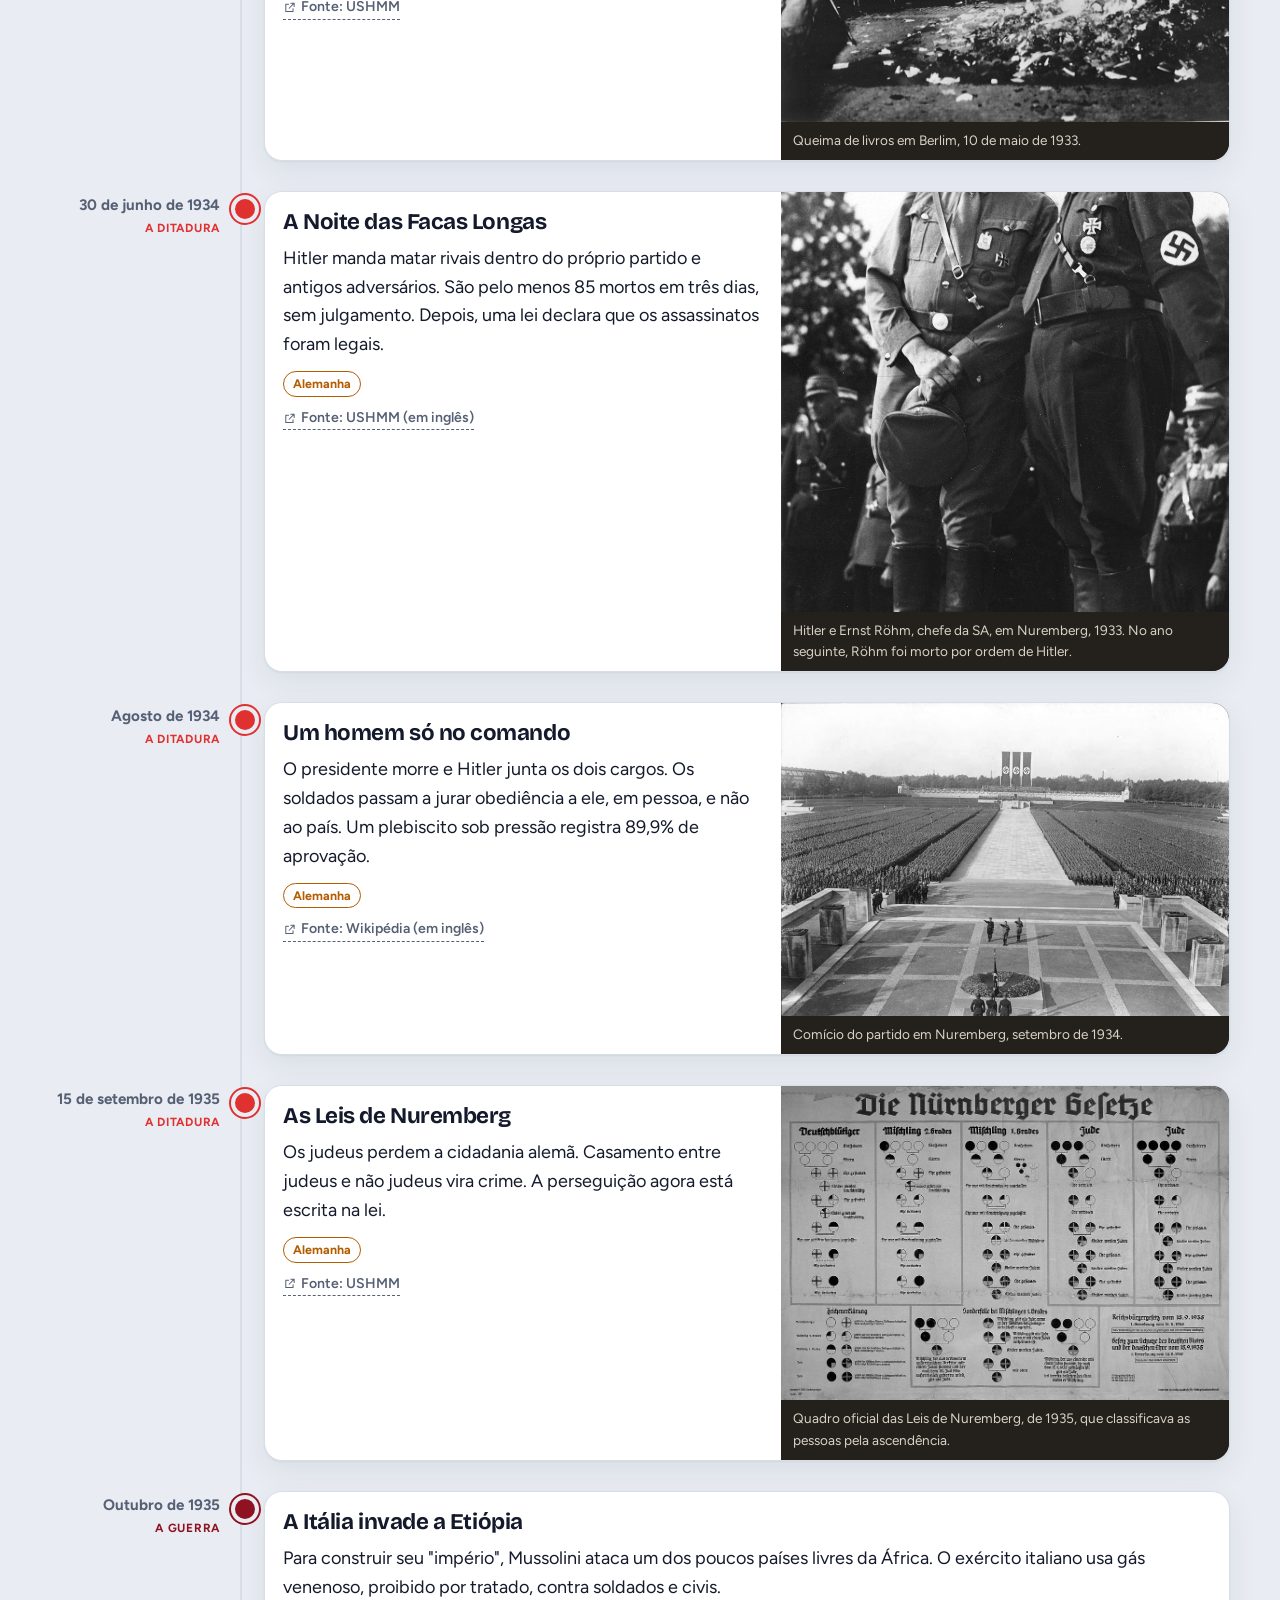
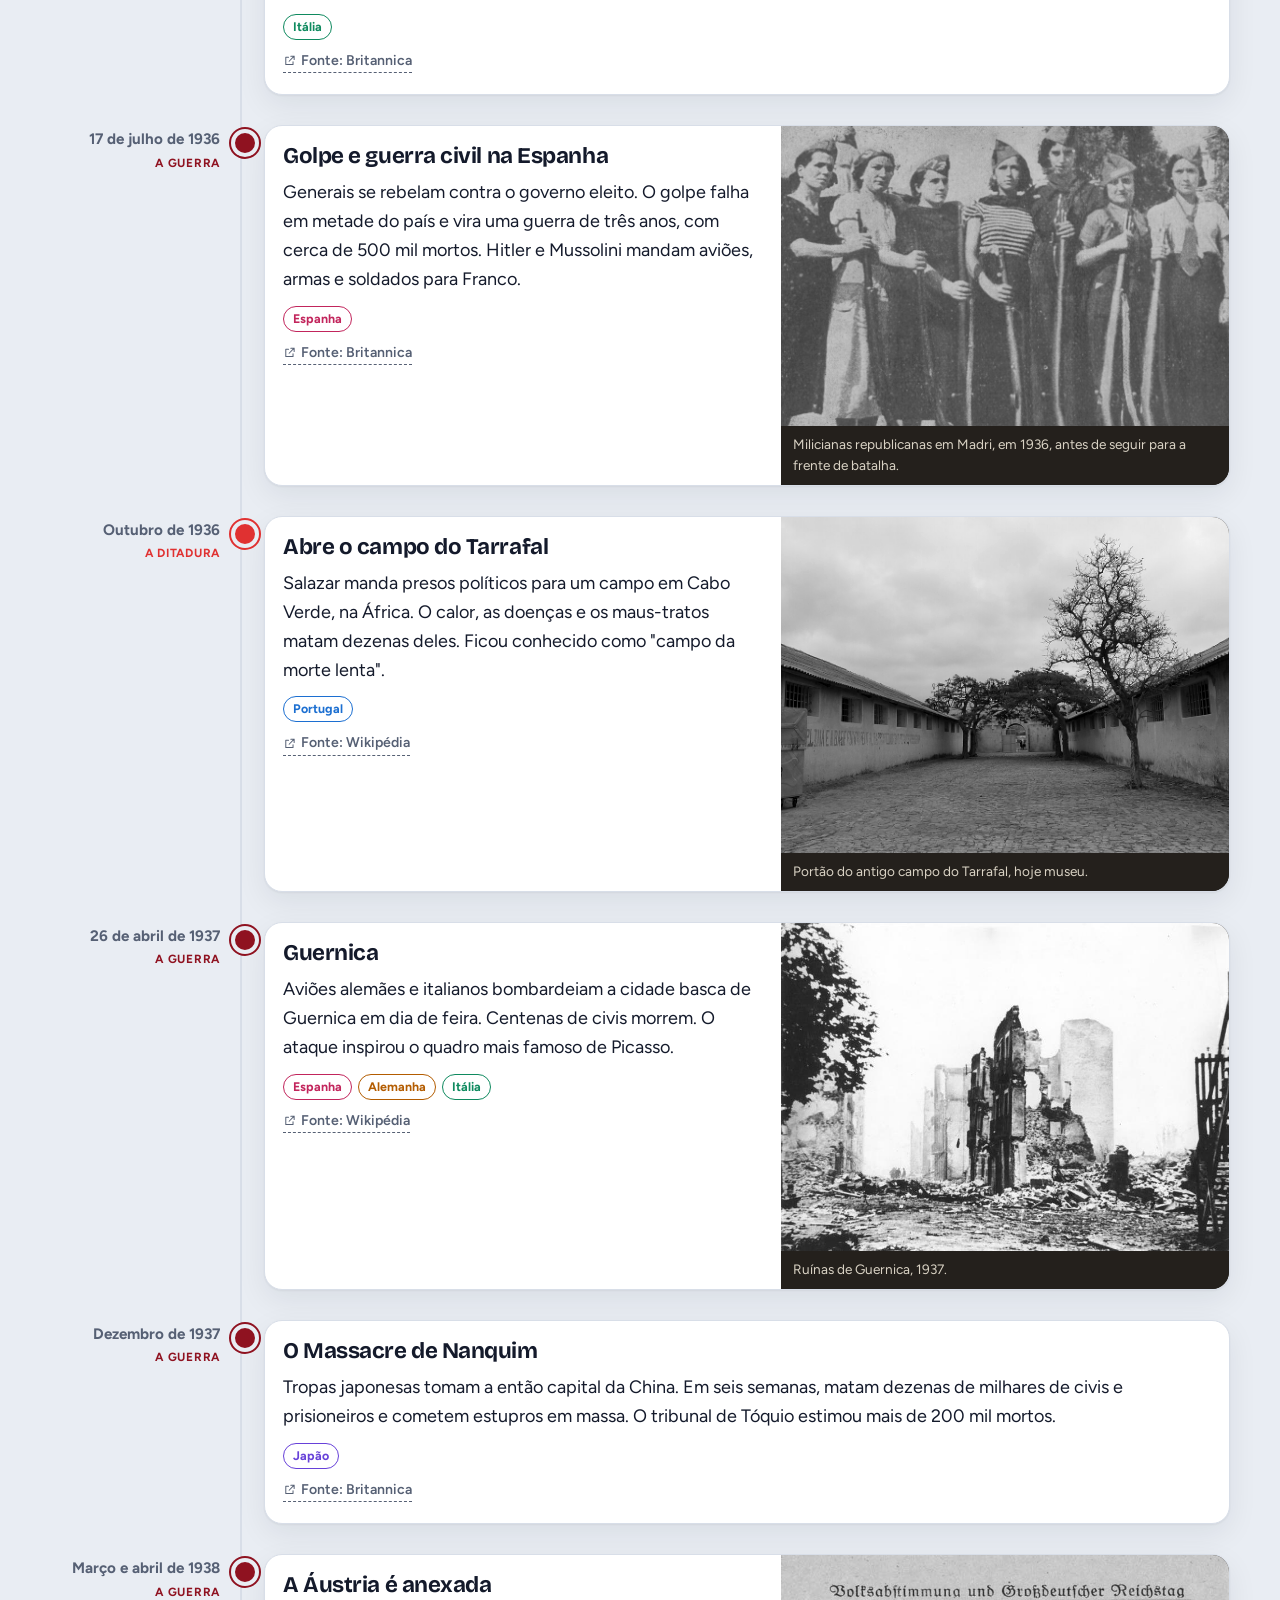
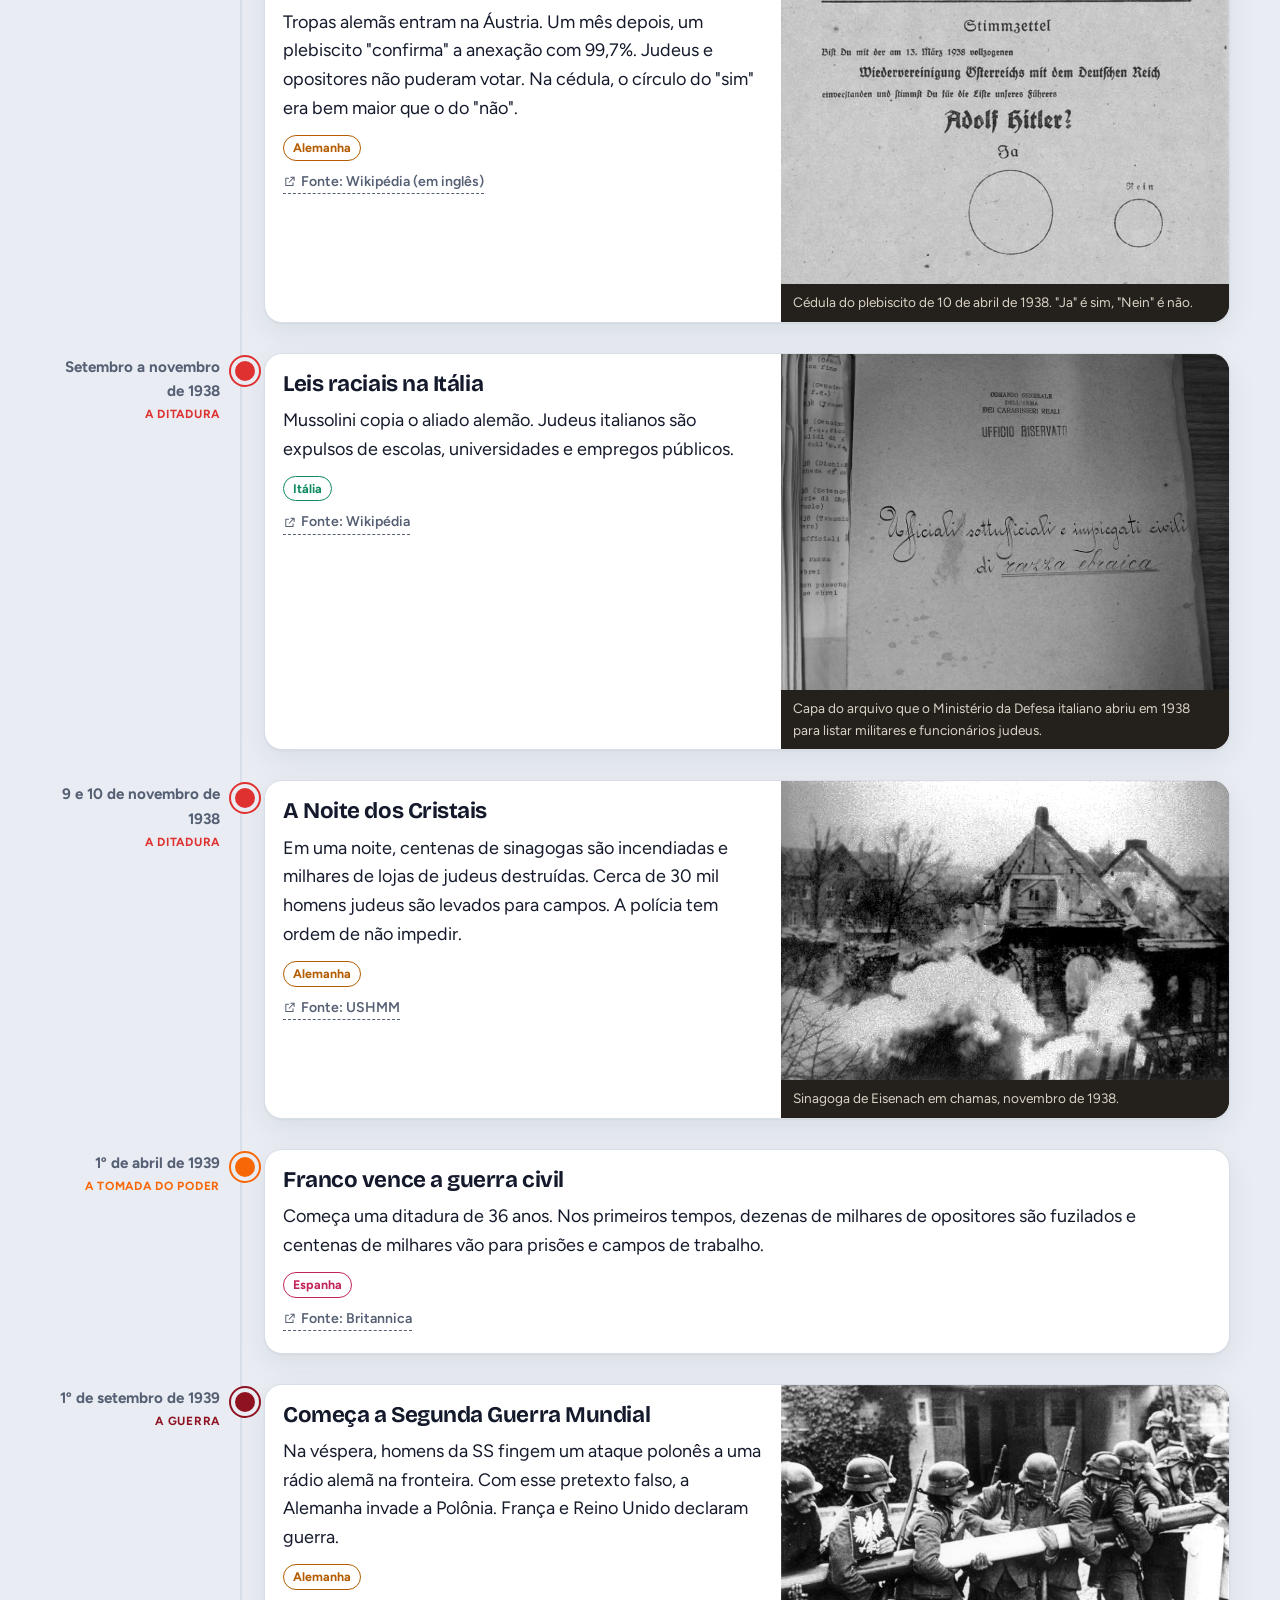
==== commit 8b402ac8: "Datas dos regimes: regua mostra o regime depois do lider (Salazar ate 1974, Mussolini e Tojo ate 194" ====
--- a/index.html
+++ b/index.html
@@ -23,7 +23,7 @@
 <link rel="preconnect" href="https://fonts.googleapis.com">
 <link rel="preconnect" href="https://fonts.gstatic.com" crossorigin>
 <link href="https://fonts.googleapis.com/css2?family=Bricolage+Grotesque:opsz,wght@12..96,500;12..96,700;12..96,800&family=Figtree:wght@400;500;600;700&display=swap" rel="stylesheet">
-<link rel="stylesheet" href="css/estilo.css?v=20261015v">
+<link rel="stylesheet" href="css/estilo.css?v=20261017d">
 </head>
 <body>
 <a class="pular" href="#conteudo">Pular para o conteúdo</a>
@@ -250,10 +250,10 @@
   <p id="luz-leg"></p>
 </dialog>
 
-<script src="js/creditos.js?v=20261015v"></script>
-<script src="js/dados.js?v=20261015v"></script>
-<script src="js/balanco.js?v=20261015v"></script>
-<script src="js/app.js?v=20261015v"></script>
-<script src="js/menu.js?v=20261015v"></script>
+<script src="js/creditos.js?v=20261017d"></script>
+<script src="js/dados.js?v=20261017d"></script>
+<script src="js/balanco.js?v=20261017d"></script>
+<script src="js/app.js?v=20261017d"></script>
+<script src="js/menu.js?v=20261017d"></script>
 </body>
 </html>
--- a/css/estilo.css
+++ b/css/estilo.css
@@ -794,3 +794,11 @@
 .mas-lista { list-style: none; margin: 4px 0 0; padding: 0; display: grid; gap: 6px; }
 .mas-lista li { position: relative; padding-left: 14px; }
 .mas-lista li::before { content: ''; position: absolute; left: 1px; top: .62em; width: 5px; height: 5px; border-radius: 50%; background: currentColor; opacity: .6; }
+
+/* Regua: trecho listrado = o regime continuou depois que o lider saiu do comando */
+.regua-r { position: absolute; top: 4px; bottom: 4px; left: var(--l); width: var(--w); border-radius: 0 6px 6px 0; background: repeating-linear-gradient(135deg, var(--cor) 0 4px, transparent 4px 8px); opacity: .75; }
+.regua-leg { order: 99; margin: 4px 0 0; font-size: .85rem; line-height: 1.45; color: var(--muted); display: flex; gap: 8px; align-items: flex-start; }
+.regua-leg-r { flex: none; width: 22px; height: 12px; margin-top: 4px; border-radius: 3px; background: repeating-linear-gradient(135deg, var(--muted) 0 4px, transparent 4px 8px); }
+.regua-b:not(.dentro) span { left: calc(100% + var(--ext, 0%) + 8px); }
+.regua-b span .r-anos { position: static; color: inherit; font-size: inherit; }
+@media (max-width: 420px) { .regua-b span .r-anos { display: none; } }
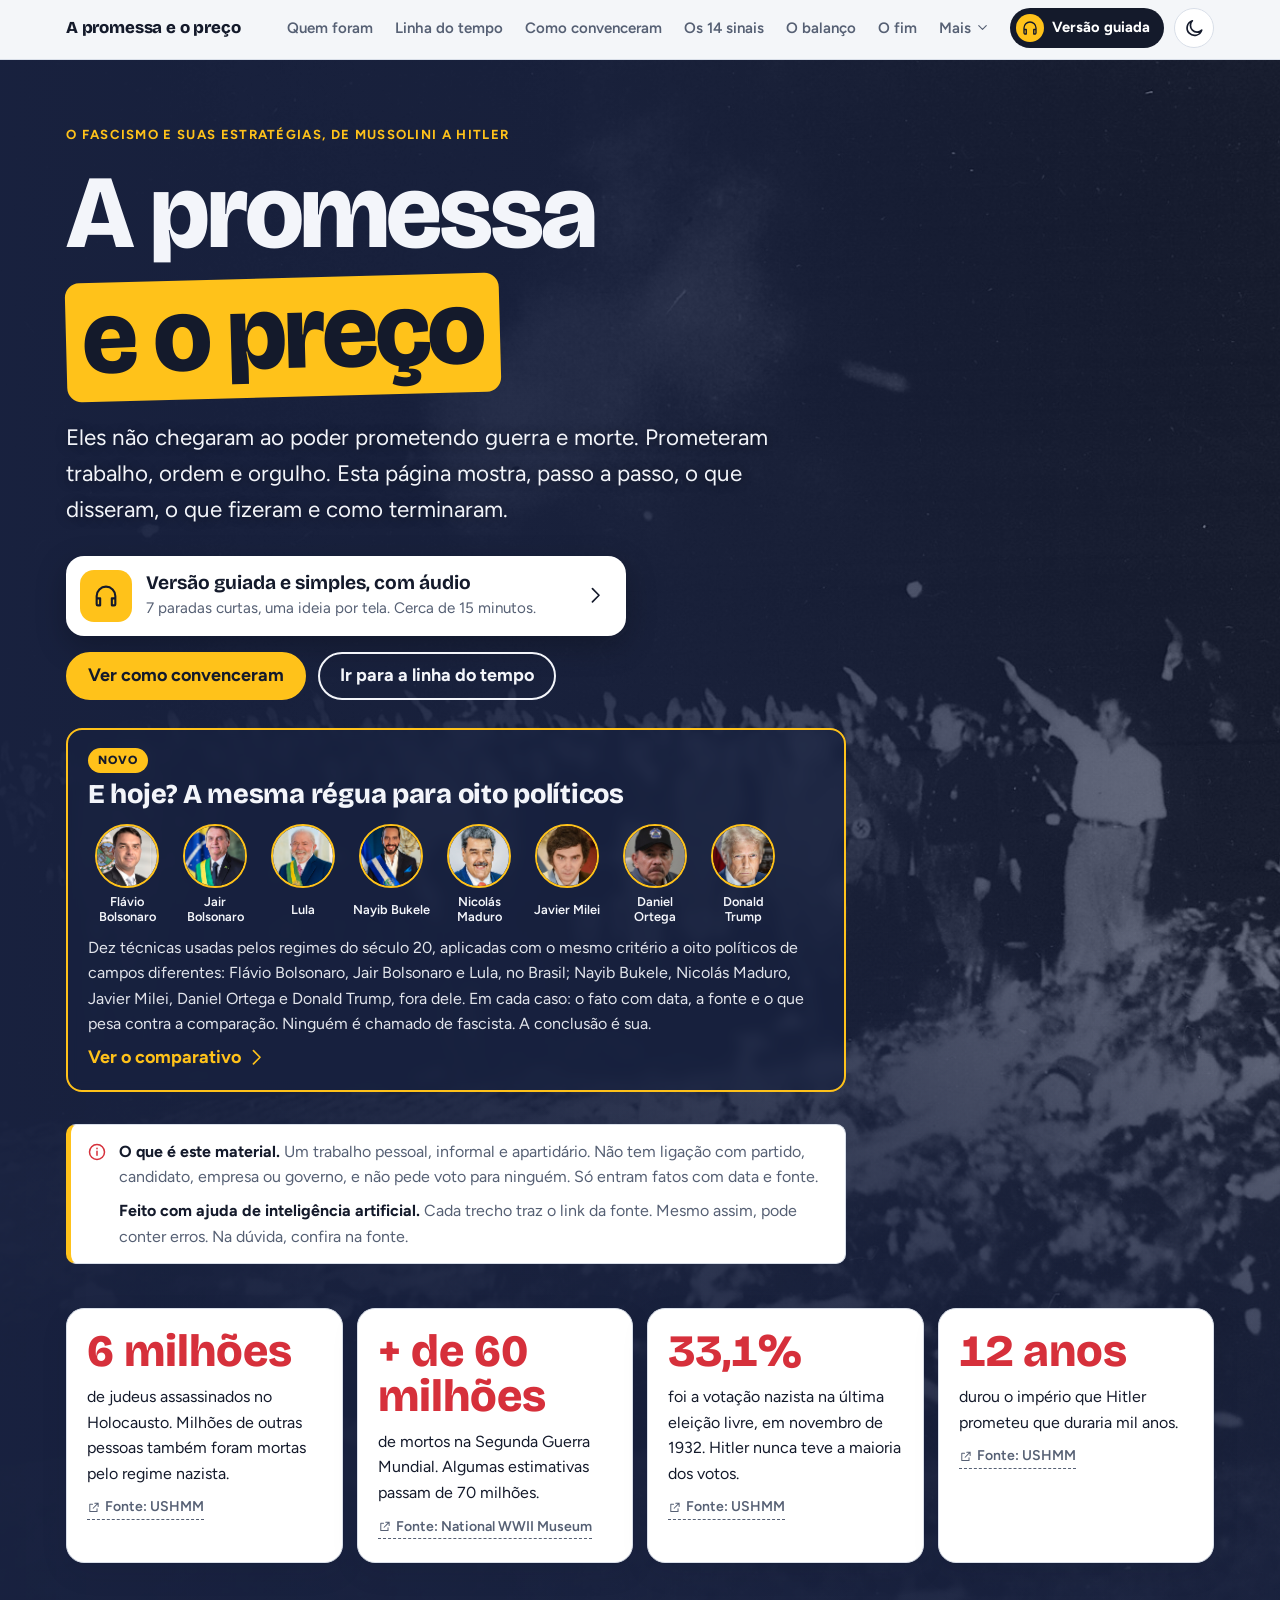
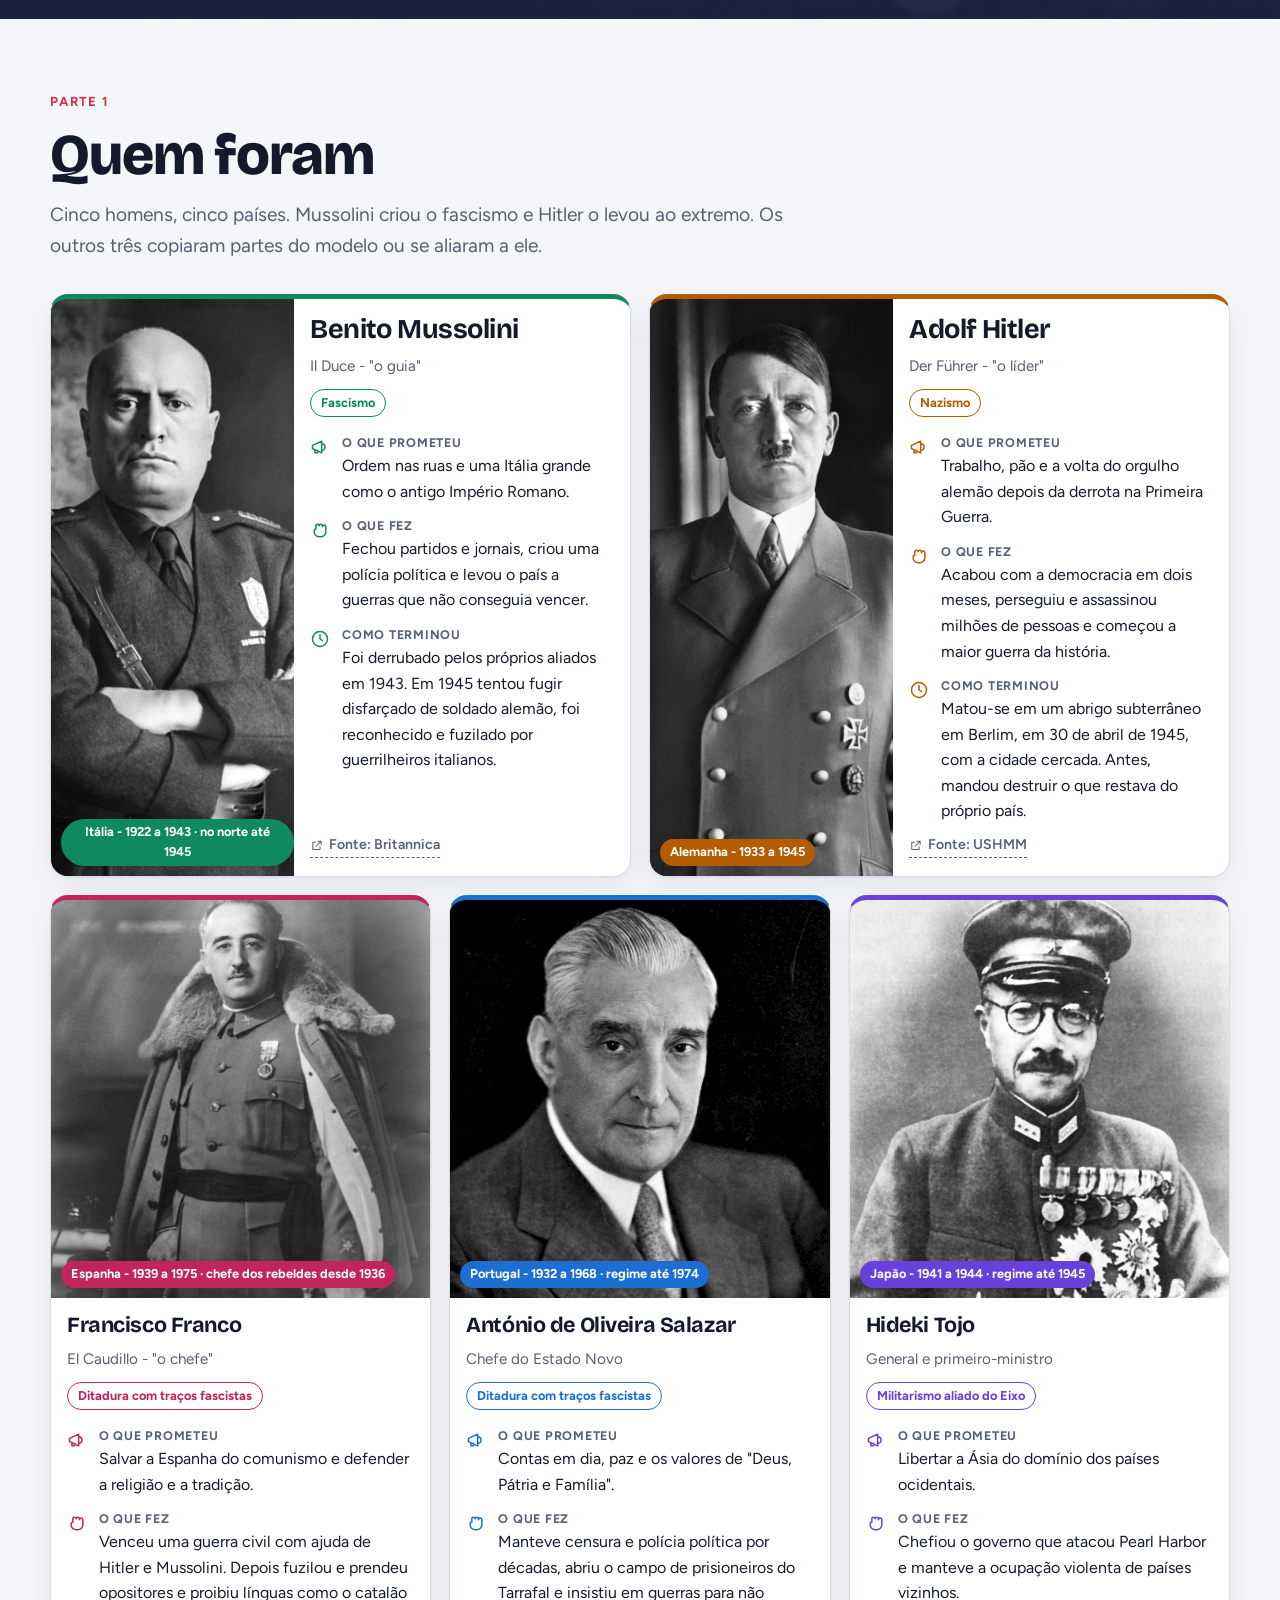
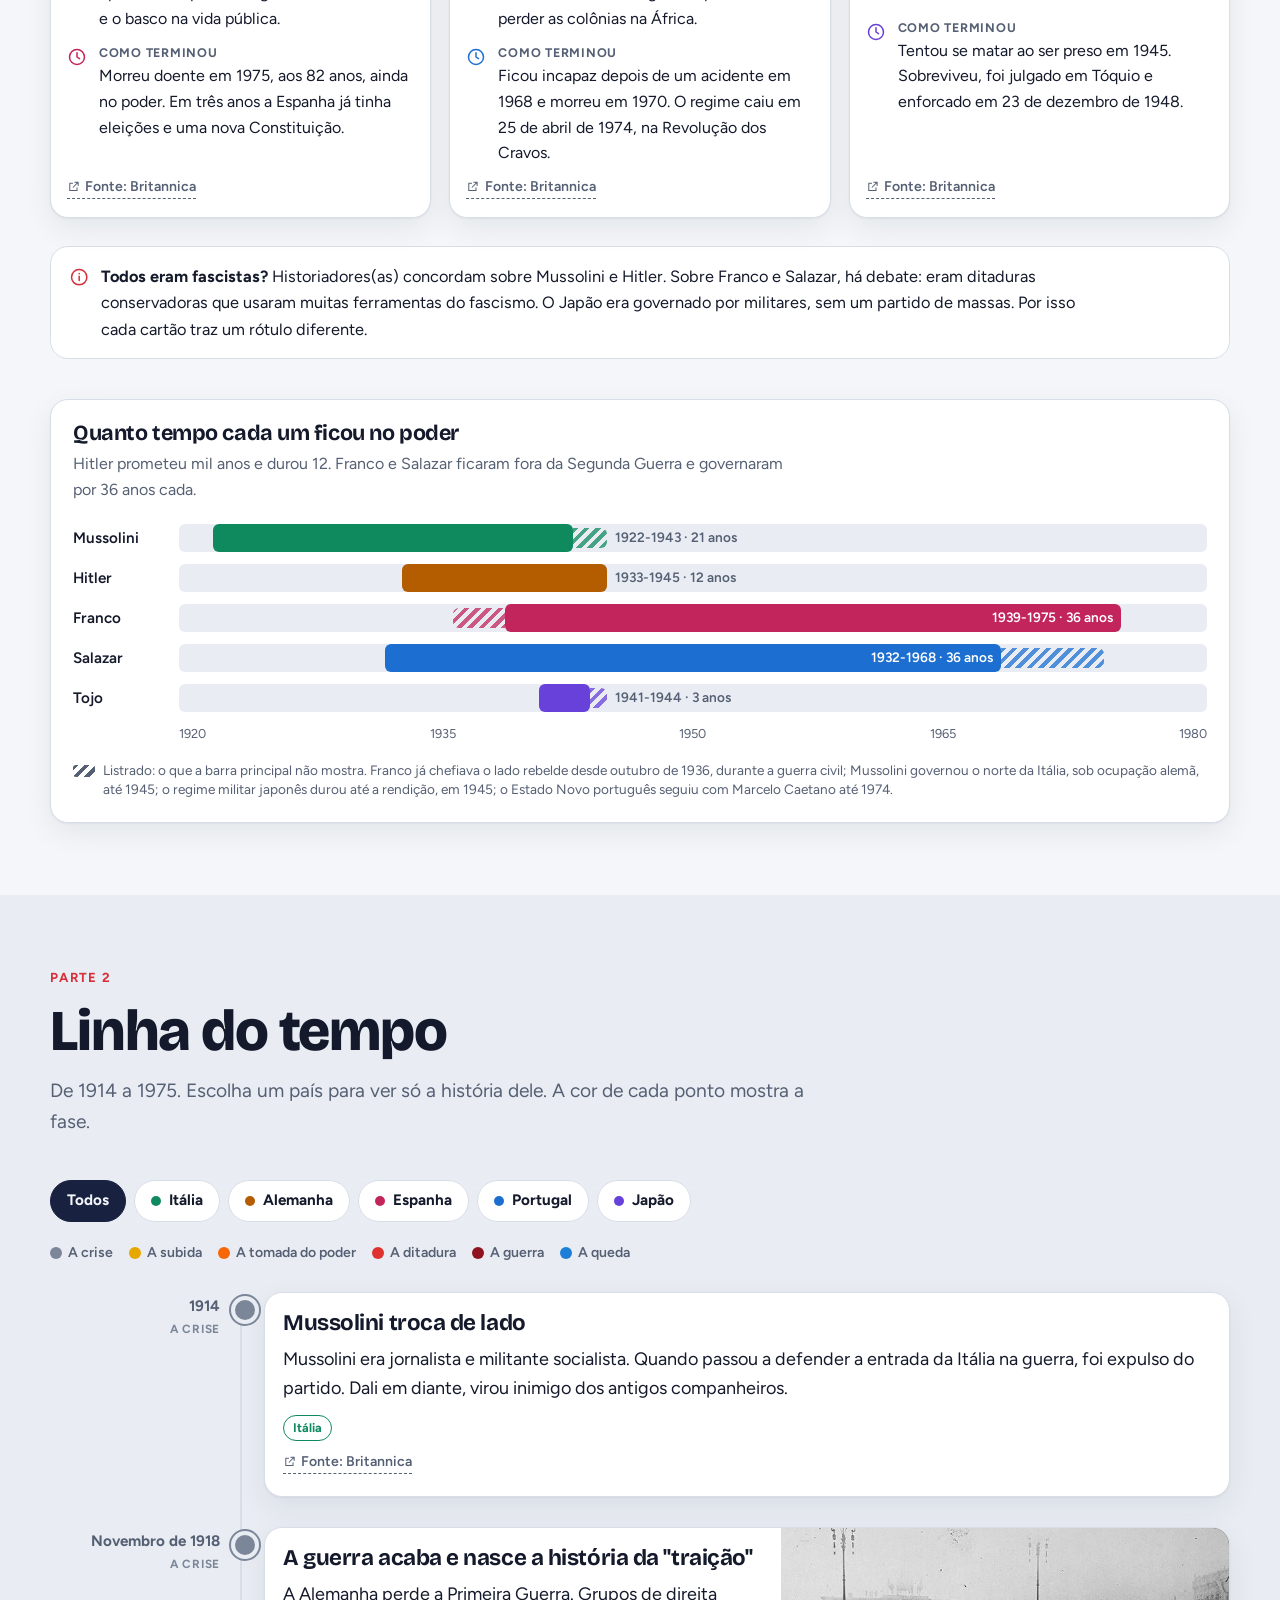
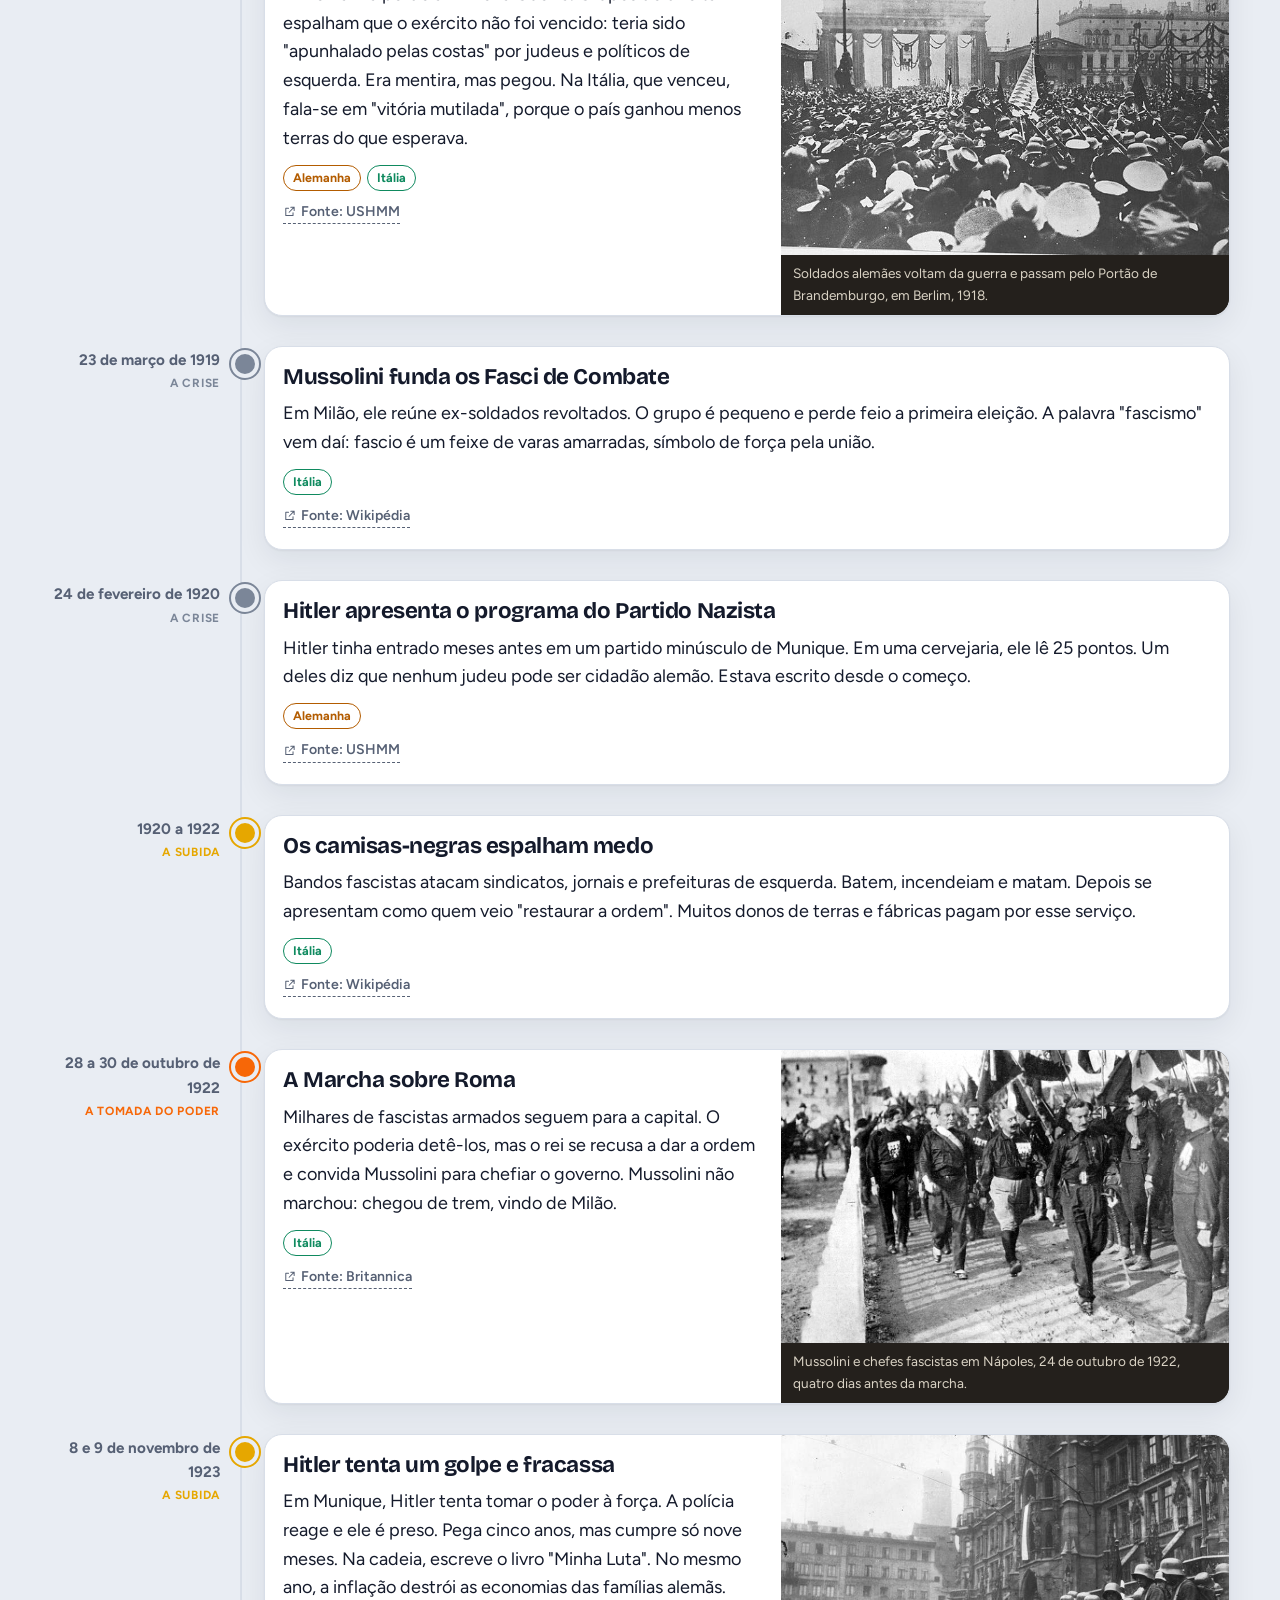
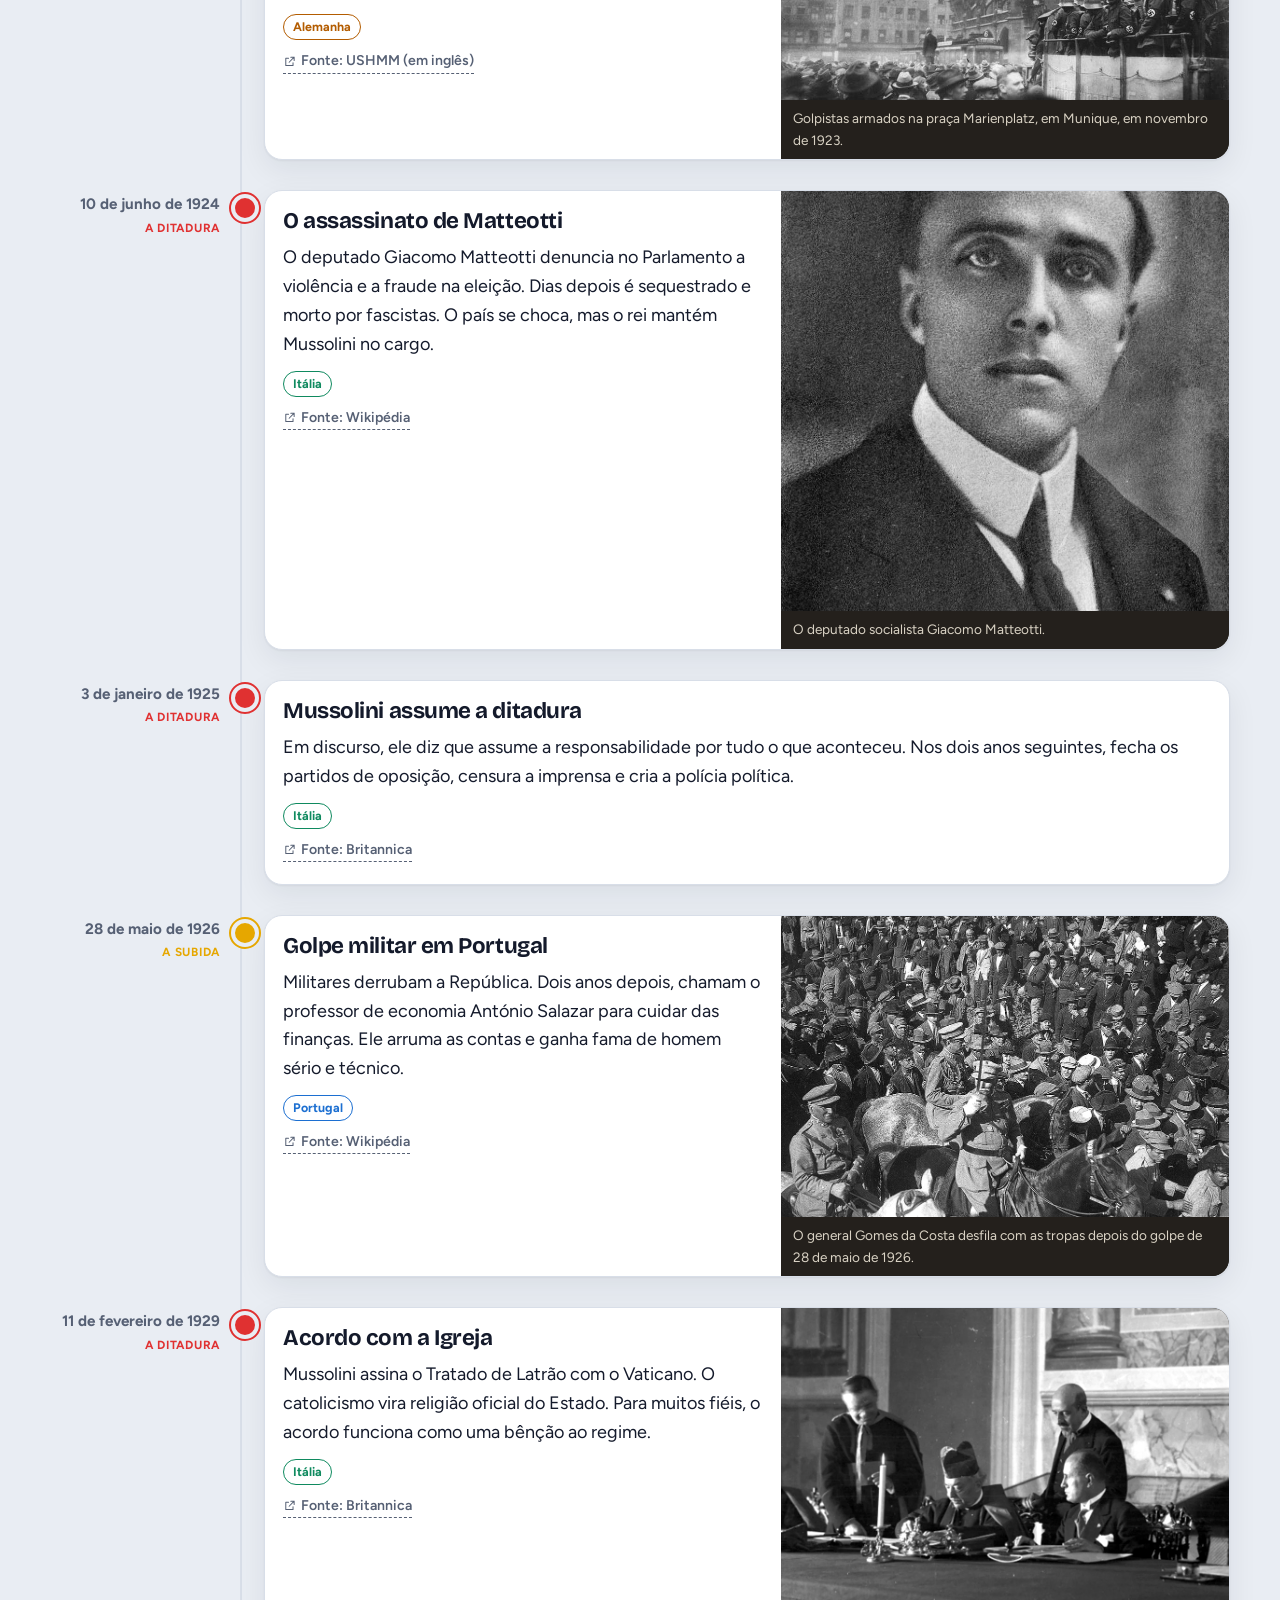
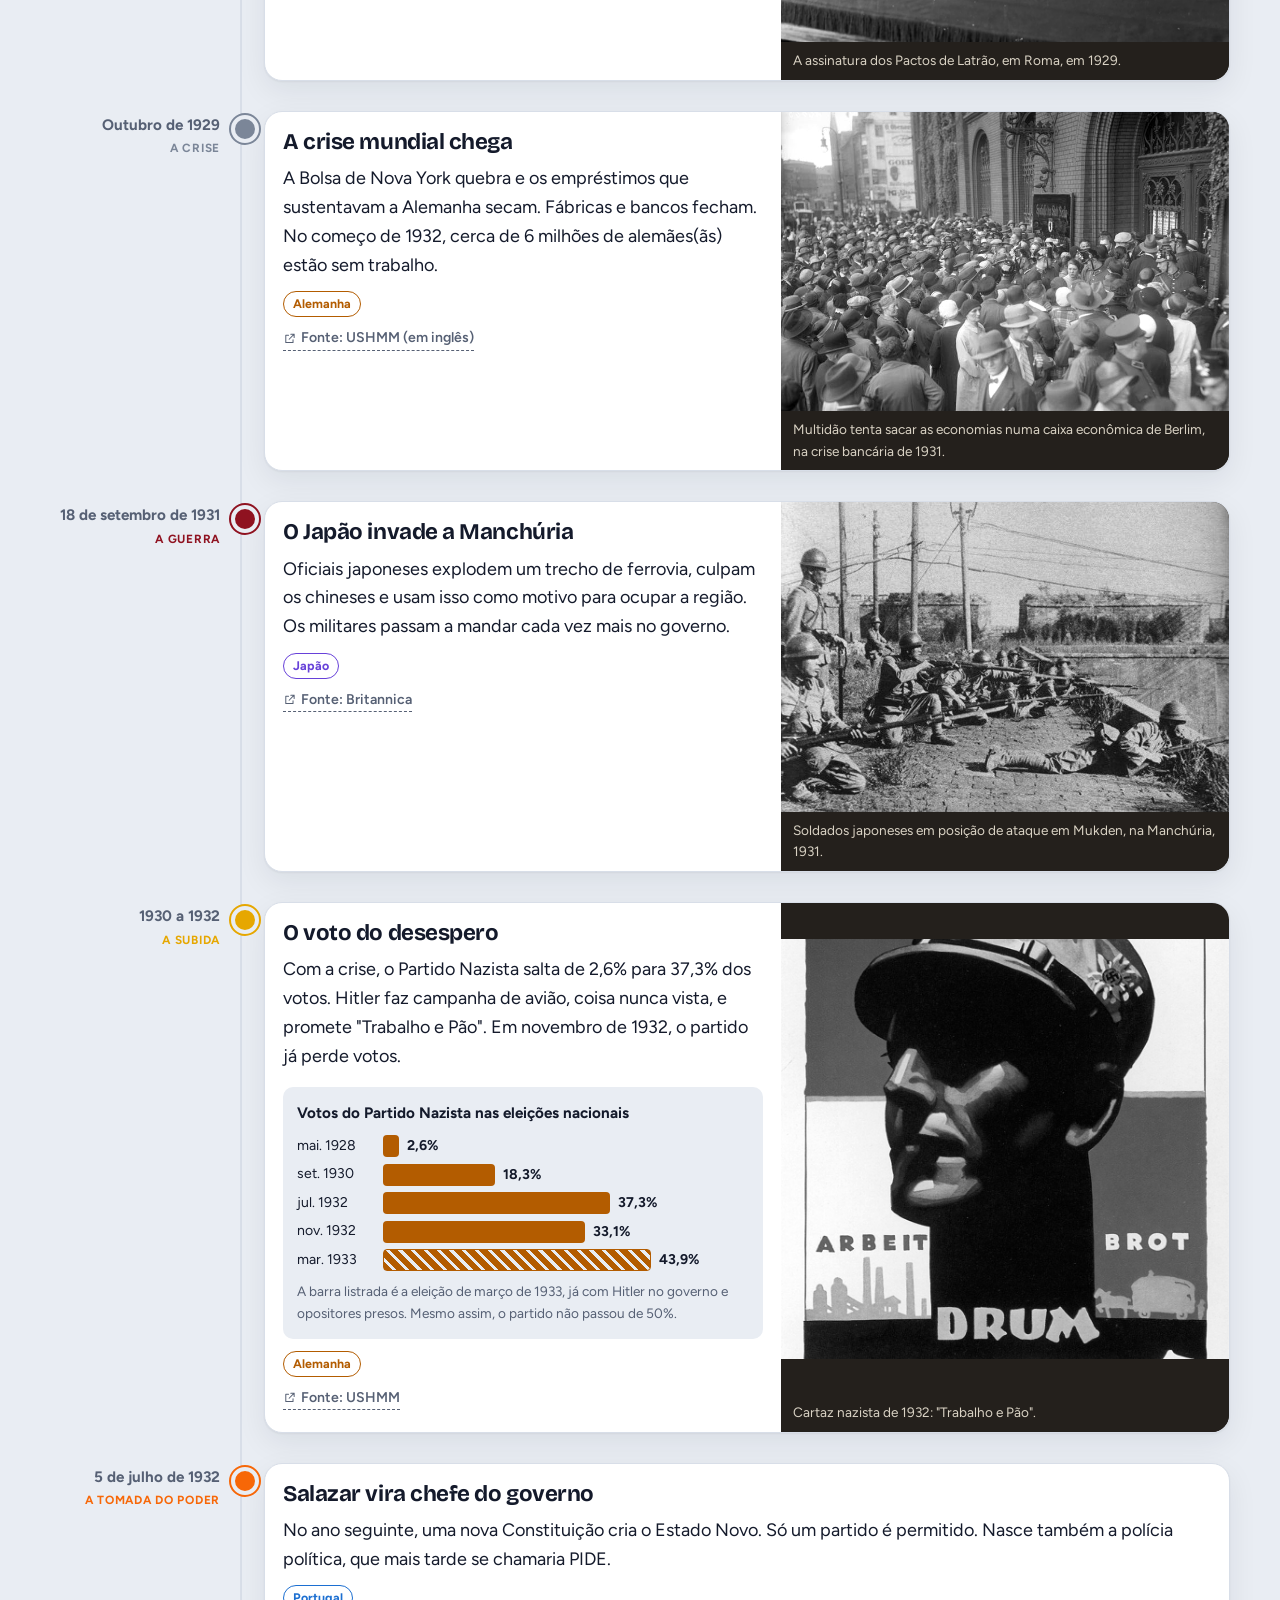
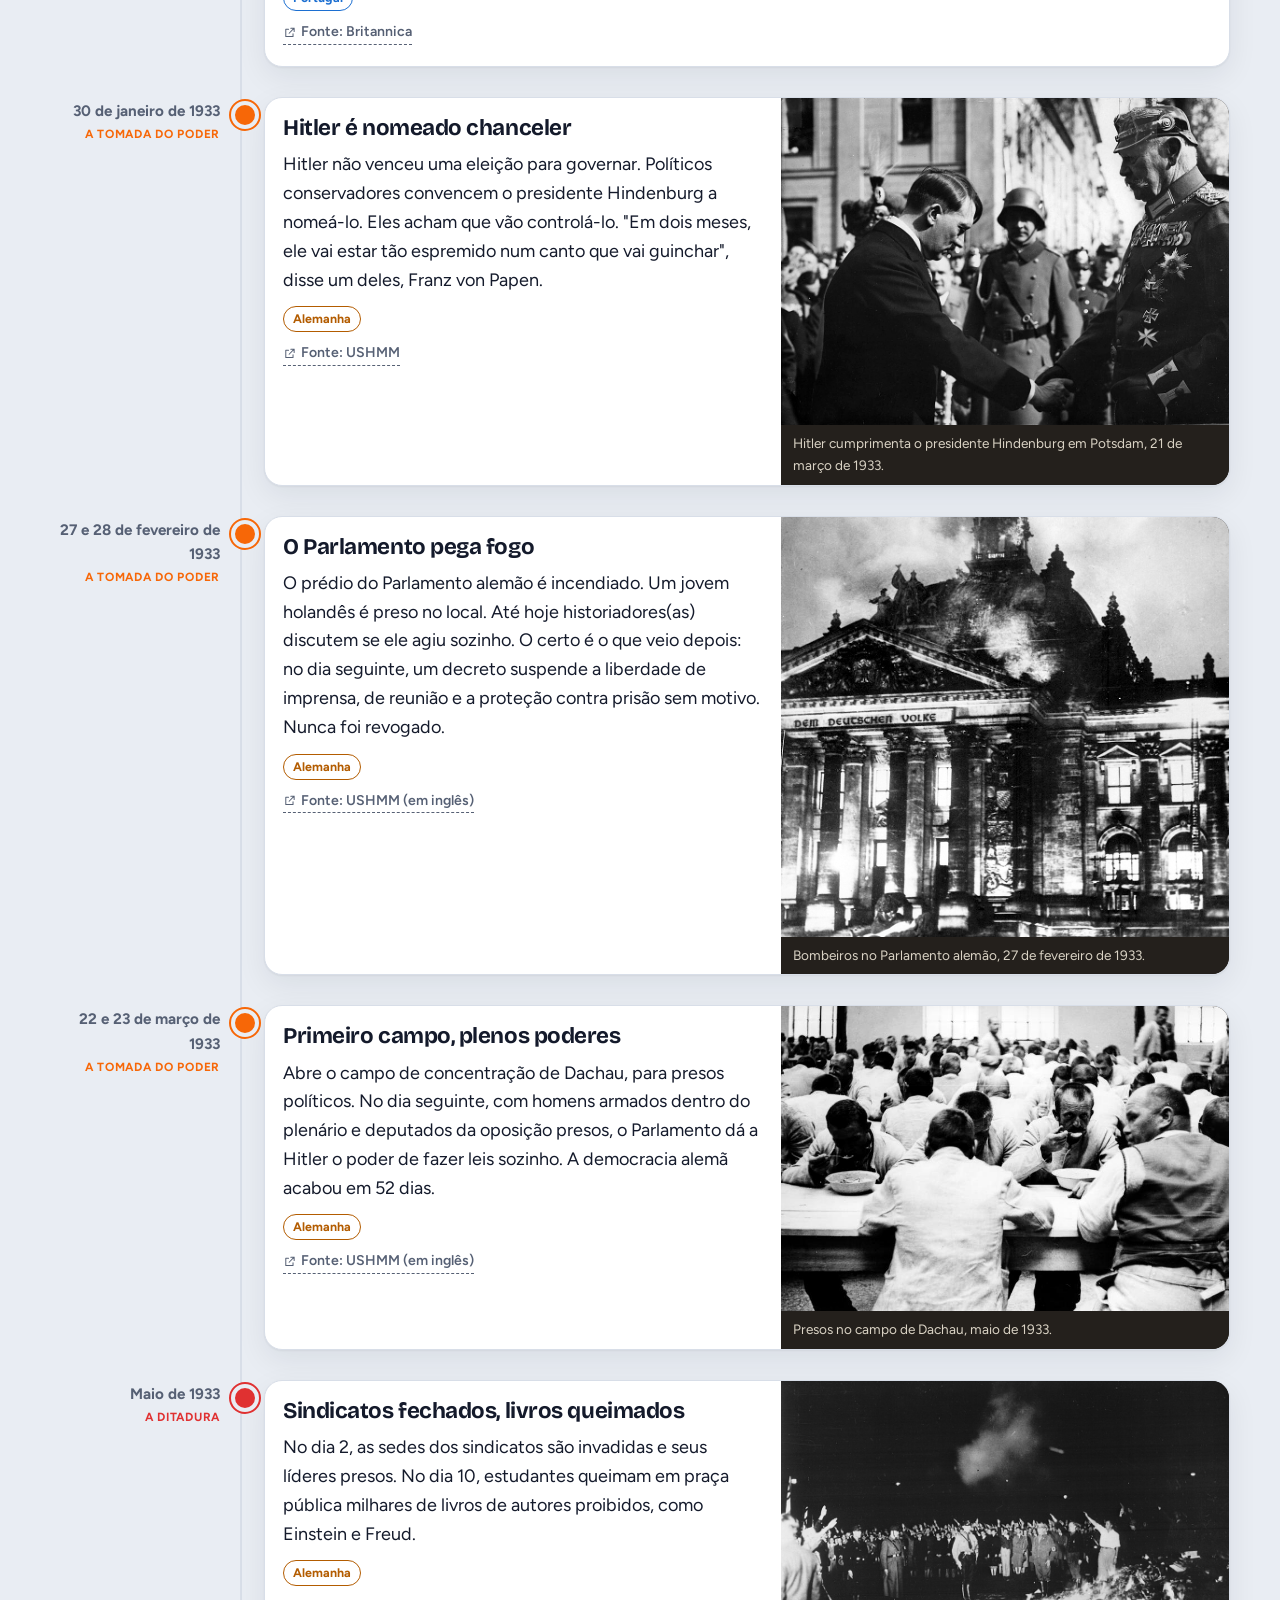
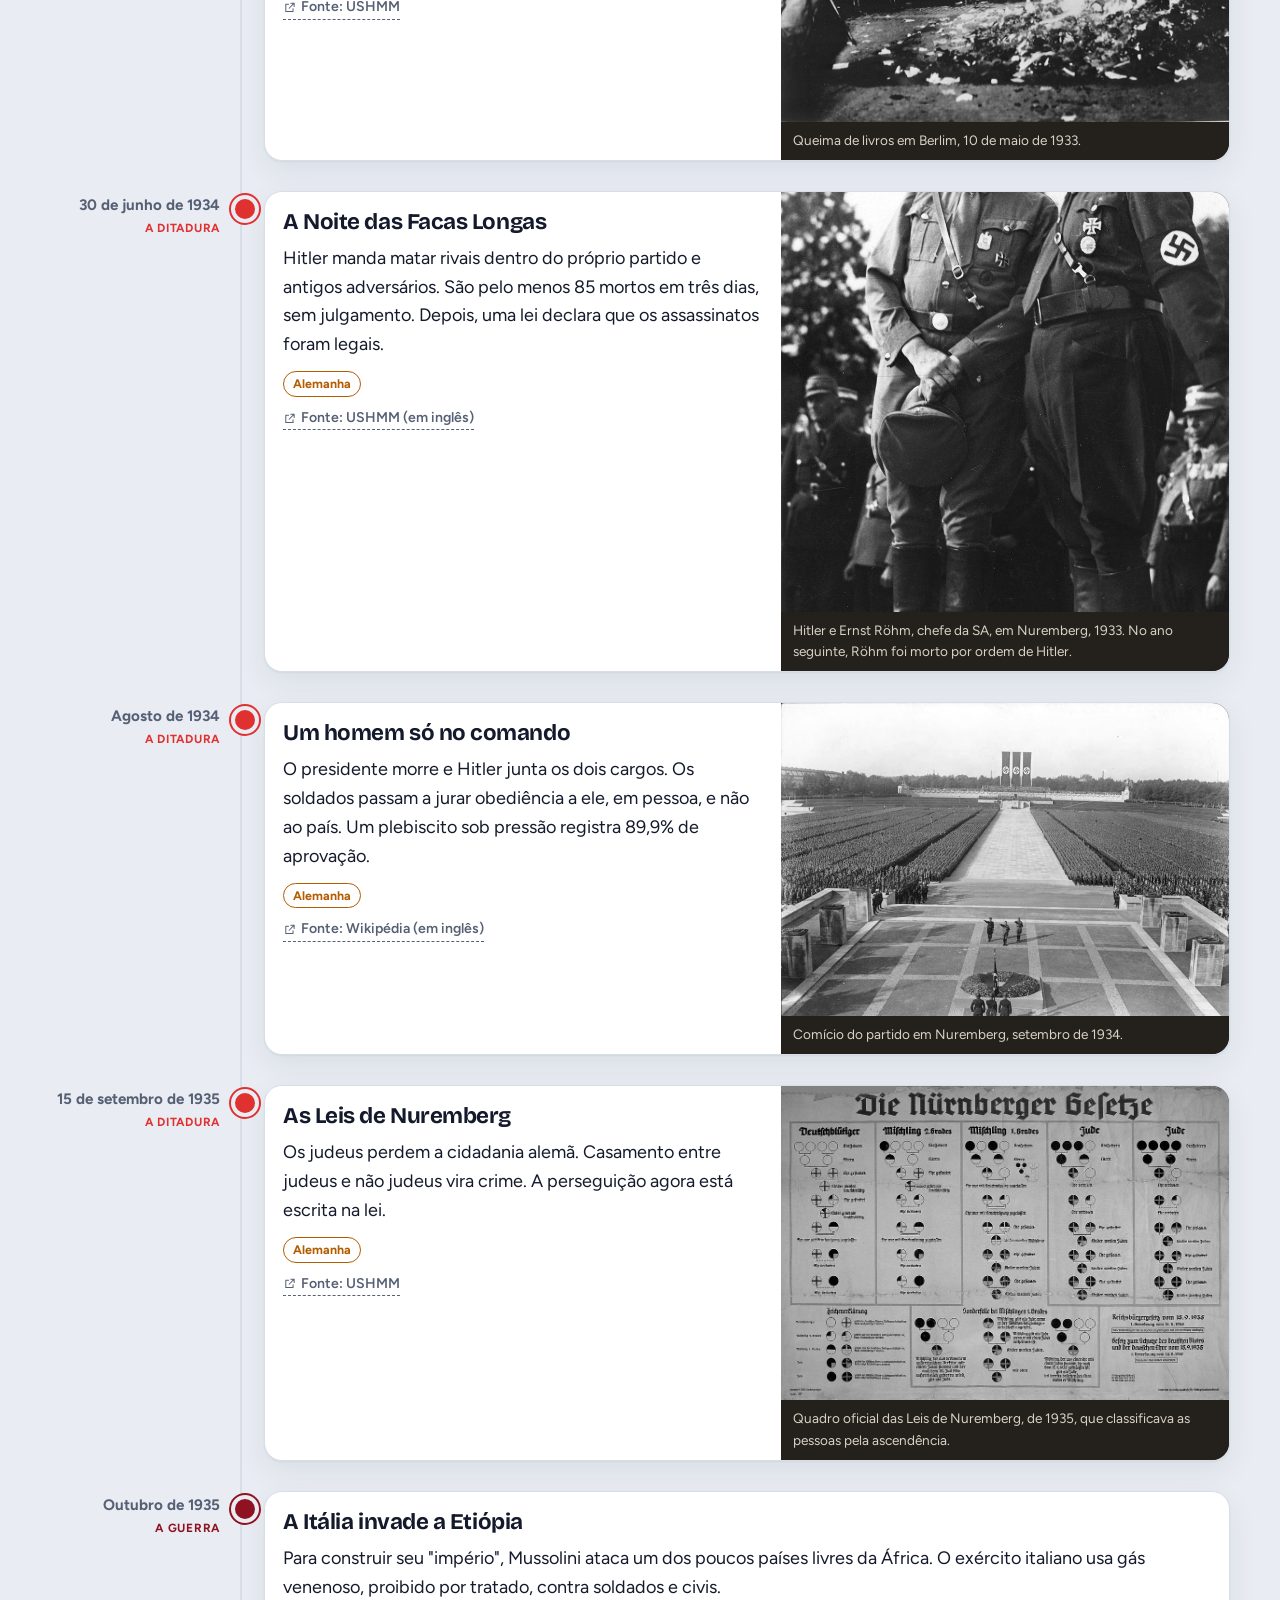
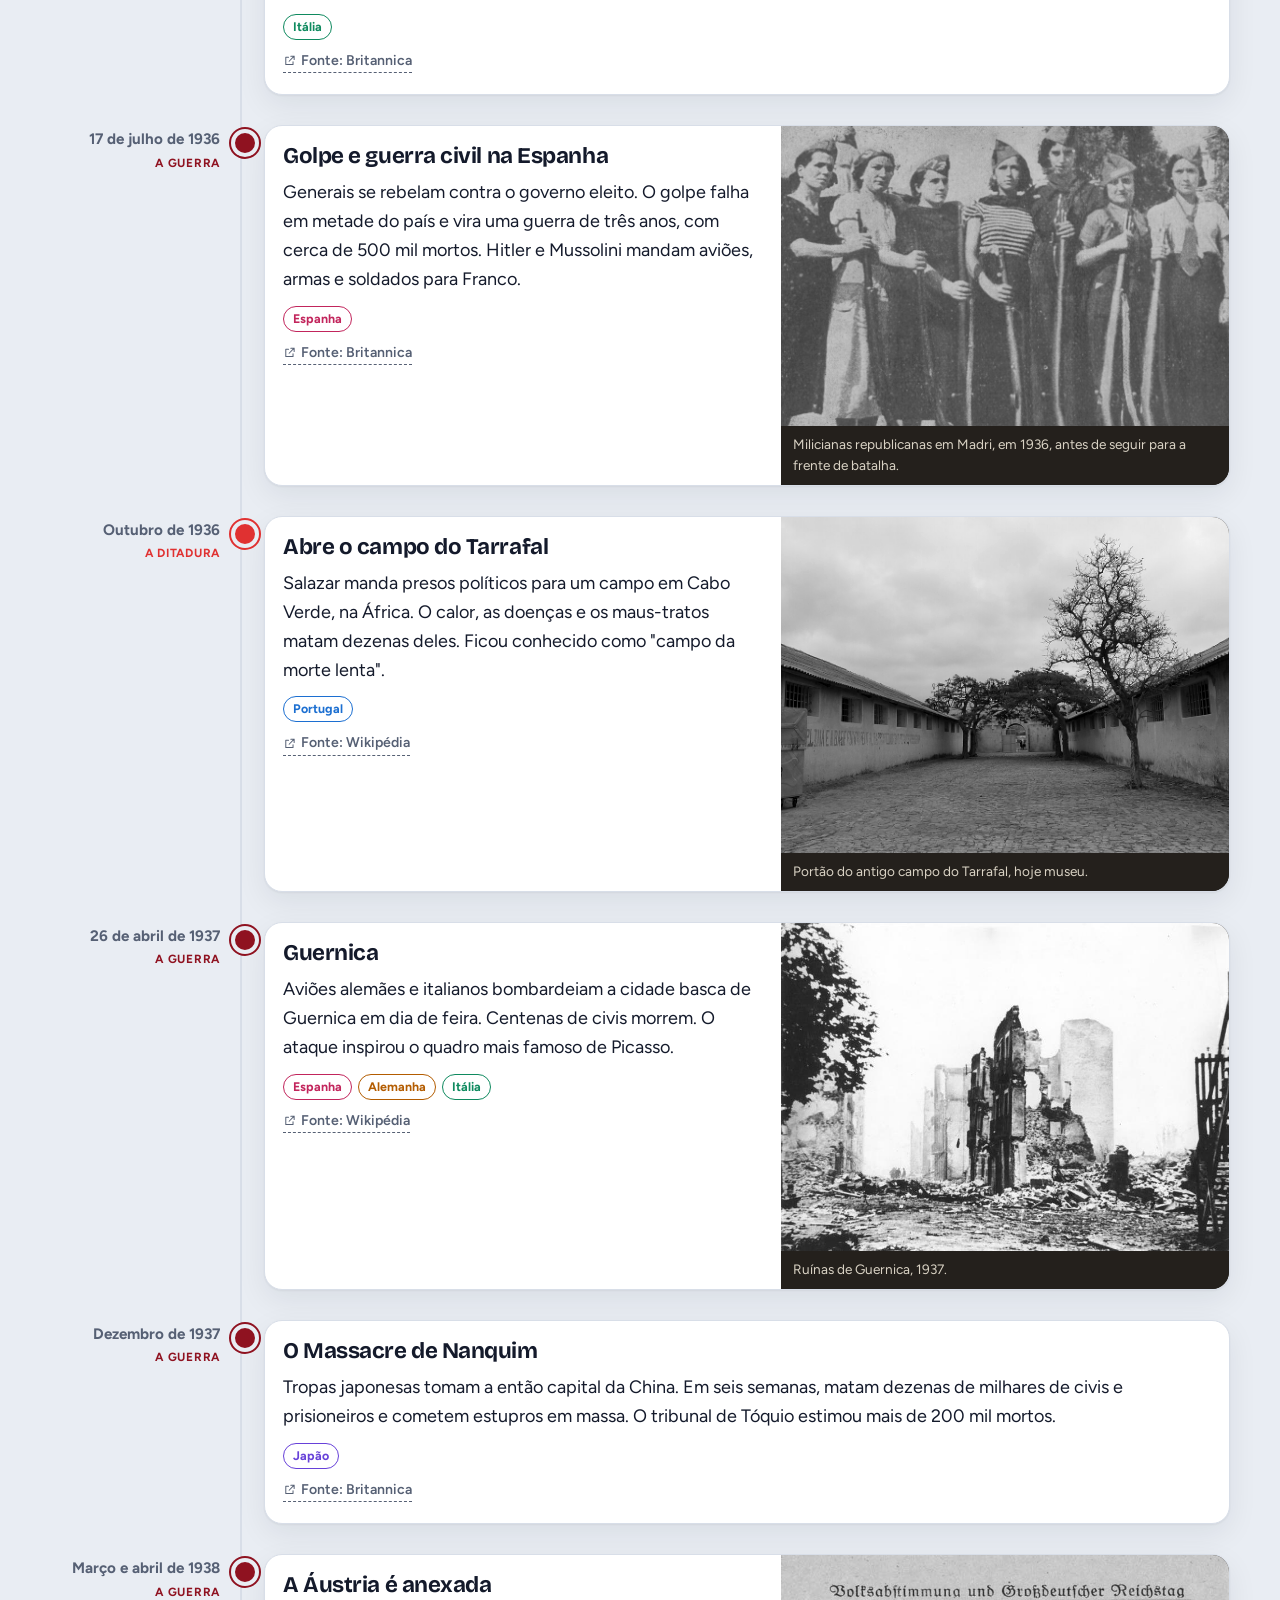
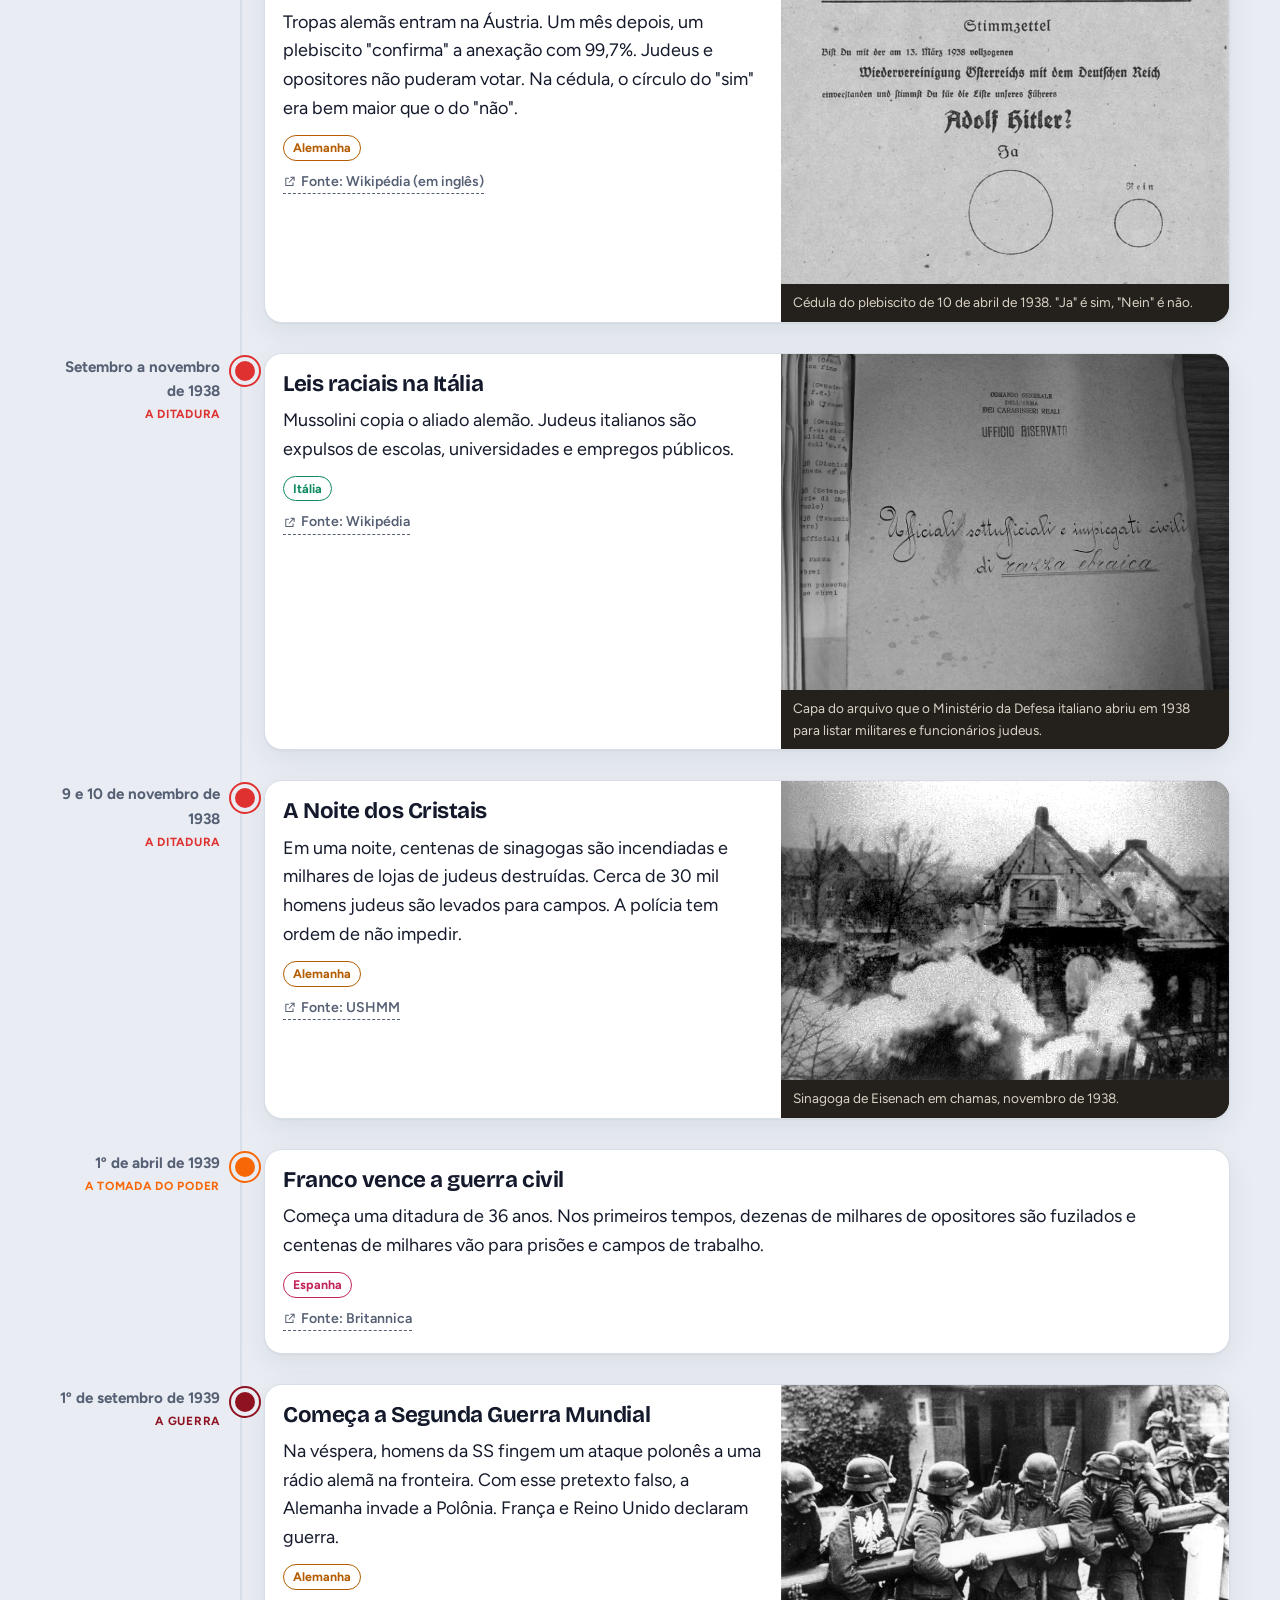
==== commit b65f19ce: "Regua: Franco chefe dos rebeldes desde 1936 Co-Authored-By: Claude Opus 5.5 <noreply@anthropic.com>" ====
--- a/index.html
+++ b/index.html
@@ -23,7 +23,7 @@
 <link rel="preconnect" href="https://fonts.googleapis.com">
 <link rel="preconnect" href="https://fonts.gstatic.com" crossorigin>
 <link href="https://fonts.googleapis.com/css2?family=Bricolage+Grotesque:opsz,wght@12..96,500;12..96,700;12..96,800&family=Figtree:wght@400;500;600;700&display=swap" rel="stylesheet">
-<link rel="stylesheet" href="css/estilo.css?v=20261017d">
+<link rel="stylesheet" href="css/estilo.css?v=20261017e">
 </head>
 <body>
 <a class="pular" href="#conteudo">Pular para o conteúdo</a>
@@ -250,10 +250,10 @@
   <p id="luz-leg"></p>
 </dialog>
 
-<script src="js/creditos.js?v=20261017d"></script>
-<script src="js/dados.js?v=20261017d"></script>
-<script src="js/balanco.js?v=20261017d"></script>
-<script src="js/app.js?v=20261017d"></script>
-<script src="js/menu.js?v=20261017d"></script>
+<script src="js/creditos.js?v=20261017e"></script>
+<script src="js/dados.js?v=20261017e"></script>
+<script src="js/balanco.js?v=20261017e"></script>
+<script src="js/app.js?v=20261017e"></script>
+<script src="js/menu.js?v=20261017e"></script>
 </body>
 </html>
--- a/css/estilo.css
+++ b/css/estilo.css
@@ -802,3 +802,4 @@
 .regua-b:not(.dentro) span { left: calc(100% + var(--ext, 0%) + 8px); }
 .regua-b span .r-anos { position: static; color: inherit; font-size: inherit; }
 @media (max-width: 420px) { .regua-b span .r-anos { display: none; } }
+.regua-r.antes { border-radius: 6px 0 0 6px; }
